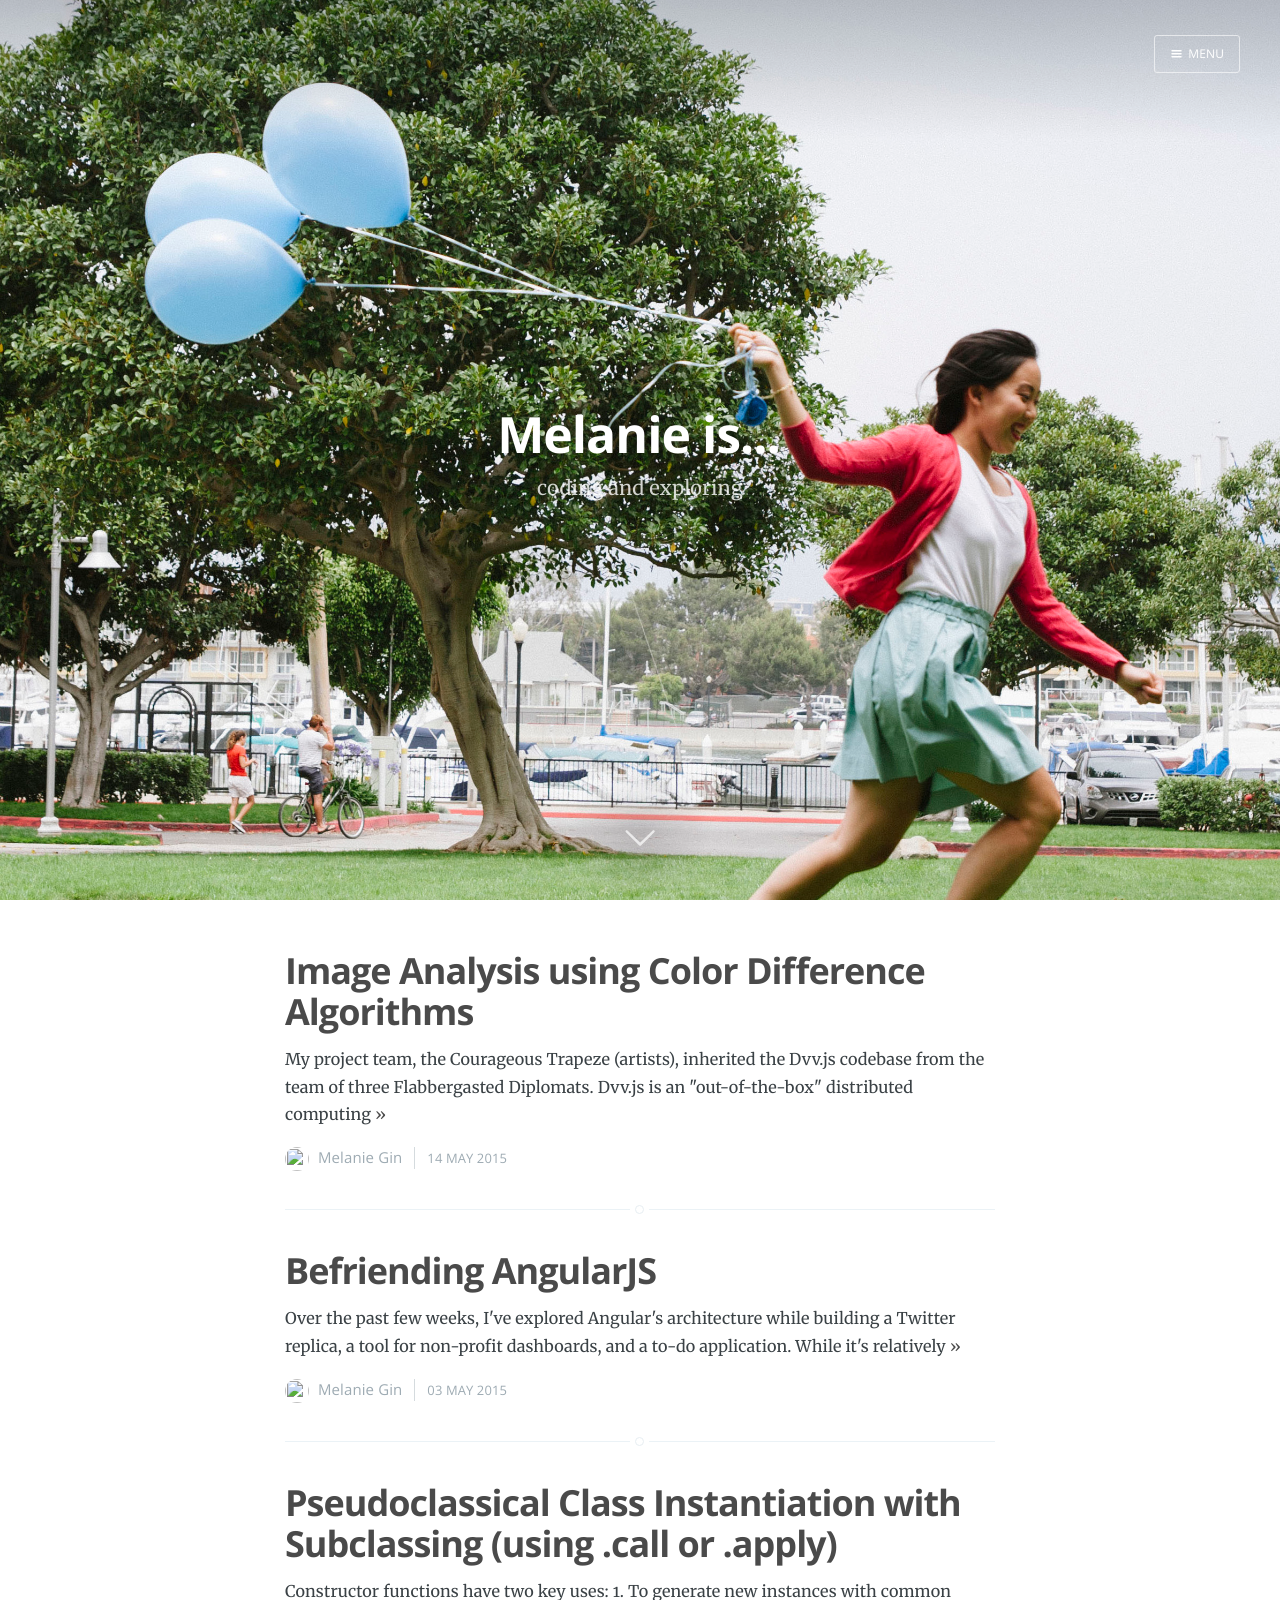
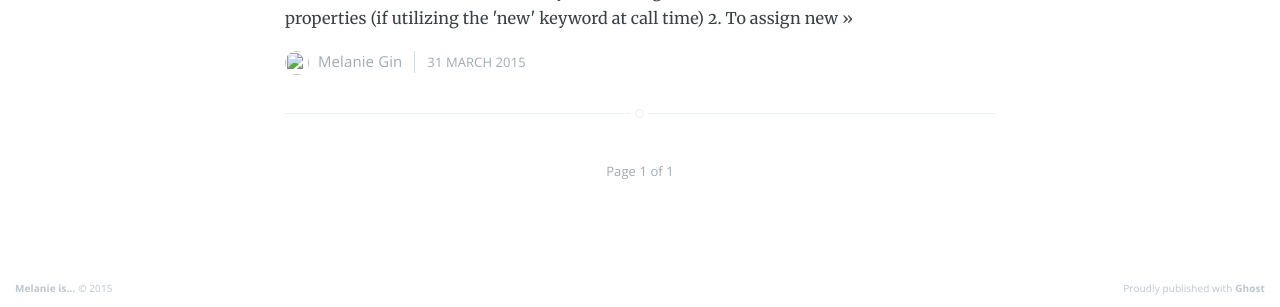
==== index.html @ 4deace0c "Blog update at 2015-06-15 00:15:31" ====
<head>
    <meta charset="utf-8">
    <meta http-equiv="X-UA-Compatible" content="IE=edge">

    <title>Melanie is...</title>
    <meta name="description" content="coding and exploring">

    <meta name="HandheldFriendly" content="True">
    <meta name="viewport" content="width=device-width, initial-scale=1.0">

    <link rel="shortcut icon" href="favicon.ico">

    <link rel="stylesheet" type="text/css" href="assets/css/screen.css?v=aef6b527f6">
    <link rel="stylesheet" type="text/css" href="http://fonts.googleapis.com/css?family=Merriweather:300,700,700italic,300italic%7COpen+Sans:700,400">

    <link rel="canonical" href="http://onelovelyname.github.io/">
    
    <meta property="og:site_name" content="Melanie is...">
    <meta property="og:type" content="website">
    <meta property="og:title" content="Melanie is...">
    <meta property="og:description" content="coding and exploring">
    <meta property="og:url" content="http://onelovelyname.github.io/">
    <meta property="og:image" content="http://onelovelyname.github.io/content/images/2015/06/Melanie-24b-2.jpg">
    
    <meta name="twitter:card" content="summary_large_image">
    <meta name="twitter:title" content="Melanie is...">
    <meta name="twitter:description" content="coding and exploring">
    <meta name="twitter:url" content="http://onelovelyname.github.io/">
    <meta name="twitter:image:src" content="http://onelovelyname.github.io/content/images/2015/06/Melanie-24b-2.jpg">
    
    <script type="application/ld+json">
{
    "@context": "http://schema.org",
    "@type": "Website",
    "publisher": "Melanie is...",
    "url": "http://onelovelyname.github.io/",
    "image": "http://onelovelyname.github.io/content/images/2015/06/Melanie-24b-2.jpg",
    "description": "coding and exploring"
}
    </script>

    <meta name="generator" content="Ghost 0.6">
    <link rel="alternate" type="application/rss+xml" title="Melanie is..." href="http://onelovelyname.github.io/rss/">
</head>
<body class="home-template nav-closed">

    <div class="nav">
    <h3 class="nav-title">Menu</h3>
    <a href="index.html#" class="nav-close">
        <span class="hidden">Close</span>
    </a>
    <ul>
            <li class="nav-home nav-current" role="presentation"><a href="http://onelovelyname.github.io/">Home</a></li>
    </ul>
    <a class="subscribe-button icon-feed" href="http://onelovelyname.github.io/rss/">Subscribe</a>
</div>
<span class="nav-cover"></span>


    <div class="site-wrapper">

        
<header class="main-header " style="background-image: url(content/images/2015/06/Melanie-24b-2.jpg)">
    <nav class="main-nav overlay clearfix">
        
            <a class="menu-button icon-menu" href="index.html#"><span class="word">Menu</span></a>
    </nav>
    <div class="vertical">
        <div class="main-header-content inner">
            <h1 class="page-title">Melanie is...</h1>
            <h2 class="page-description">coding and exploring</h2>
        </div>
    </div>
    <a class="scroll-down icon-arrow-left" href="index.html#content" data-offset="-45"><span class="hidden">Scroll Down</span></a>
</header>

<main id="content" class="content" role="main">

    <div class="extra-pagination inner">
    <nav class="pagination" role="navigation">
    <span class="page-number">Page 1 of 1</span>
</nav>
</div>

<article class="post">
    <header class="post-header">
        <h2 class="post-title"><a href="image-analysis-using-color-difference-algorithms/">Image Analysis using Color Difference Algorithms</a></h2>
    </header>
    <section class="post-excerpt">
        <p>My project team, the Courageous Trapeze (artists), inherited the Dvv.js codebase from the team of three Flabbergasted Diplomats. Dvv.js is an "out-of-the-box" distributed computing <a class="read-more" href="image-analysis-using-color-difference-algorithms/">»</a></p>
    </section>
    <footer class="post-meta">
        <img class="author-thumb" src="http://www.gravatar.com/avatar/c5a2af137be70dcd7b7b6ba5c1eca181?s=250&amp;d=mm&amp;r=x" alt="Melanie Gin" nopin="nopin">
        <a href="author/melanie/">Melanie Gin</a>
        
        <time class="post-date" datetime="2015-05-14">14 May 2015</time>
    </footer>
</article>
<article class="post">
    <header class="post-header">
        <h2 class="post-title"><a href="befriending-angularjs/">Befriending AngularJS</a></h2>
    </header>
    <section class="post-excerpt">
        <p>Over the past few weeks, I've explored Angular's architecture while building a Twitter replica, a tool for non-profit dashboards, and a to-do application. While it's relatively <a class="read-more" href="befriending-angularjs/">»</a></p>
    </section>
    <footer class="post-meta">
        <img class="author-thumb" src="http://www.gravatar.com/avatar/c5a2af137be70dcd7b7b6ba5c1eca181?s=250&amp;d=mm&amp;r=x" alt="Melanie Gin" nopin="nopin">
        <a href="author/melanie/">Melanie Gin</a>
        
        <time class="post-date" datetime="2015-05-03">03 May 2015</time>
    </footer>
</article>
<article class="post">
    <header class="post-header">
        <h2 class="post-title"><a href="pseudoclassical-class-instantiation-with-subclassing-using-call-or-apply/">Pseudoclassical Class Instantiation with Subclassing (using .call or .apply)</a></h2>
    </header>
    <section class="post-excerpt">
        <p>Constructor functions have two key uses:  1. To generate new instances with common properties (if utilizing the 'new' keyword at call time)  2. To assign new <a class="read-more" href="pseudoclassical-class-instantiation-with-subclassing-using-call-or-apply/">»</a></p>
    </section>
    <footer class="post-meta">
        <img class="author-thumb" src="http://www.gravatar.com/avatar/c5a2af137be70dcd7b7b6ba5c1eca181?s=250&amp;d=mm&amp;r=x" alt="Melanie Gin" nopin="nopin">
        <a href="author/melanie/">Melanie Gin</a>
        
        <time class="post-date" datetime="2015-03-31">31 March 2015</time>
    </footer>
</article>

<nav class="pagination" role="navigation">
    <span class="page-number">Page 1 of 1</span>
</nav>

</main>


        <footer class="site-footer clearfix">
            <section class="copyright"><a href="http://onelovelyname.github.io">Melanie is...</a> © 2015</section>
            <section class="poweredby">Proudly published with <a href="https://ghost.org">Ghost</a></section>
        </footer>

    </div>

    <script src="public/jquery.js?v=aef6b527f6"></script>

    <script type="text/javascript" src="assets/js/jquery.fitvids.js?v=aef6b527f6"></script>
    <script type="text/javascript" src="assets/js/index.js?v=aef6b527f6"></script>

</body>
---- assets/css/screen.css ----
/* ==========================================================================
   Table of Contents
   ========================================================================== */

/*

    0.  Normalize
    1.  Icons
    2.  General
    3.  Utilities
    4.  General
    5.  Single Post
    6.  Tag Archive
    7.  Read Next
    8.  Third Party Elements
    9.  Pagination
    10.  Footer
    11. Media Queries (Tablet)
    12. Media Queries (Mobile)
    13. Animations

*/

/* ==========================================================================
   0. Normalize.css v2.1.3 | MIT License | git.io/normalize | (minified)
   ========================================================================== */

article, aside, details,
figcaption, figure,
footer, header, hgroup,
main, nav, section,
summary { display: block; }
audio, canvas, video { display: inline-block; }
audio:not([controls]) { display: none; height: 0; }
[hidden], template { display: none; }
html {
   font-family: sans-serif;
   -ms-text-size-adjust: 100%;
   -webkit-text-size-adjust: 100%;
}
body { margin: 0; }
a { background: transparent; }
a:focus { outline: thin dotted; }
a:active, a:hover { outline: 0; }
h1 { font-size: 2em; margin: 0.67em 0; }
abbr[title] { border-bottom: 1px dotted; }
b, strong { font-weight: 700; }
dfn { font-style: italic; }
hr {
   -moz-box-sizing: content-box;
   box-sizing: content-box;
   height: 0;
}
mark { background: #FF0; color: #000; }
code, kbd, pre,
samp { font-family: monospace, serif; font-size: 1em; }
pre { white-space: pre-wrap; }
q { quotes: "\201C" "\201D" "\2018" "\2019"; }
small { font-size: 80%; }
sub, sup {
   font-size: 75%;
   line-height: 0;
   position: relative;
   vertical-align: baseline;
}
sup { top: -0.5em; }
sub { bottom: -0.25em; }
img { border: 0; }
svg:not(:root) { overflow: hidden; }
figure { margin: 0; }
fieldset {
   border: 1px solid #c0c0c0;
   margin: 0 2px;
   padding: 0.35em 0.625em 0.75em;
}
legend { border: 0; padding: 0; }
button, input, select,
textarea { font-family: inherit; font-size: 100%; margin: 0; }
button, input { line-height: normal; }
button, select { text-transform: none; }
button, html input[type="button"],
input[type="reset"], input[type="submit"] {
   -webkit-appearance: button;
   cursor: pointer;
}
button[disabled], html input[disabled] { cursor: default; }
input[type="checkbox"],
input[type="radio"] { box-sizing: border-box; padding: 0; }
input[type="search"] {
   -webkit-appearance: textfield;
   -moz-box-sizing: content-box;
   -webkit-box-sizing: content-box;
   box-sizing: content-box;
}
input[type="search"]::-webkit-search-cancel-button,
input[type="search"]::-webkit-search-decoration { -webkit-appearance: none; }
button::-moz-focus-inner,
input::-moz-focus-inner { border: 0; padding: 0; }
textarea { overflow: auto; vertical-align: top; }
table { border-collapse: collapse; border-spacing: 0; }


/* ==========================================================================
   1. Icons - Sets up the icon font and respective classes
   ========================================================================== */

/* Import the font file with the icons in it */
@font-face {
    font-family: "casper-icons";
    src:url("../fonts/casper-icons.eot?v=1");
    src:url("../fonts/casper-icons.eot?v=1") format("embedded-opentype"),
        url("../fonts/casper-icons.woff?v=1") format("woff"),
        url("../fonts/casper-icons.ttf?v=1") format("truetype"),
        url("../fonts/casper-icons.svg?v=1") format("svg");
    font-weight: normal;
    font-style: normal;
}

/* Apply these base styles to all icons */
[class^="icon-"]:before, [class*=" icon-"]:before {
    font-family: "casper-icons", "Open Sans", sans-serif;
    speak: none;
    font-style: normal;
    font-weight: normal;
    font-variant: normal;
    text-transform: none;
    line-height: 1;
    text-decoration: none !important;
    -webkit-font-smoothing: antialiased;
    -moz-osx-font-smoothing: grayscale;
}

/* Each icon is created by inserting the correct character into the
   content of the :before pseudo element. Like a boss. */
.icon-ghost:before {
    content: "\f600";
}
.icon-feed:before {
    content: "\f601";
}
.icon-twitter:before {
    content: "\f602";
    font-size: 1.1em;
}
.icon-google-plus:before {
    content: "\f603";
}
.icon-facebook:before {
    content: "\f604";
}
.icon-arrow-left:before {
    content: "\f605";
}
.icon-stats:before {
    content: "\f606";
}
.icon-location:before {
    content: "\f607";
    margin-left: -3px; /* Tracking fix */
}
.icon-link:before {
    content: "\f608";
}
.icon-menu:before {
    content: "\f609";
}
/*
    IMPORTANT: When making any changes to the icon font, be sure to increment
    the version number by 1 in the @font-face rule. `?v=1` becomes `?v=2`
    This forces browsers to download the new font file.
*/


/* ==========================================================================
   2. General - Setting up some base styles
   ========================================================================== */

html {
    height: 100%;
    max-height: 100%;
    font-size: 62.5%;
    -webkit-tap-highlight-color: rgba(0, 0, 0, 0);
}

body {
    height: 100%;
    max-height: 100%;
    font-family: "Merriweather", serif;
    letter-spacing: 0.01rem;
    font-size: 1.8rem;
    line-height: 1.75em;
    color: #3A4145;
    -webkit-font-feature-settings: 'kern' 1;
    -moz-font-feature-settings: 'kern' 1;
    -o-font-feature-settings: 'kern' 1;
    text-rendering: geometricPrecision;
}

::-moz-selection {
    background: #D6EDFF;
}

::selection {
    background: #D6EDFF;
}

h1, h2, h3,
h4, h5, h6 {
    -webkit-font-feature-settings: 'dlig' 1, 'liga' 1, 'lnum' 1, 'kern' 1;
    -moz-font-feature-settings: 'dlig' 1, 'liga' 1, 'lnum' 1, 'kern' 1;
    -o-font-feature-settings: 'dlig' 1, 'liga' 1, 'lnum' 1, 'kern' 1;
    color: #2E2E2E;
    line-height: 1.15em;
    margin: 0 0 0.4em 0;
    font-family: "Open Sans", sans-serif;
    text-rendering: geometricPrecision;
}

h1 {
    font-size: 5rem;
    letter-spacing: -2px;
    text-indent: -3px;
}

h2 {
    font-size: 3.6rem;
    letter-spacing: -1px;
}

h3 {
    font-size: 3rem;
}

h4 {
    font-size: 2.5rem;
}

h5 {
    font-size: 2rem;
}

h6 {
    font-size: 2rem;
}

a {
    color: #4A4A4A;
    transition: color 0.3s ease;
}

a:hover {
    color: #111;
}

p, ul, ol, dl {
    -webkit-font-feature-settings: 'liga' 1, 'onum' 1, 'kern' 1;
    -moz-font-feature-settings: 'liga' 1, 'onum' 1, 'kern' 1;
    -o-font-feature-settings: 'liga' 1, 'onum' 1, 'kern' 1;
    margin: 0 0 1.75em 0;
    text-rendering: geometricPrecision;
}

ol, ul {
    padding-left: 3rem;
}

ol ol, ul ul,
ul ol, ol ul {
    margin: 0 0 0.4em 0;
    padding-left: 2em;
}

dl dt {
    float: left;
    width: 180px;
    overflow: hidden;
    clear: left;
    text-align: right;
    text-overflow: ellipsis;
    white-space: nowrap;
    font-weight: 700;
    margin-bottom: 1em;
}

dl dd {
    margin-left: 200px;
    margin-bottom: 1em
}

li {
    margin: 0.4em 0;
}

li li {
    margin: 0;
}

hr {
    display: block;
    height: 1px;
    border: 0;
    border-top: #EFEFEF 1px solid;
    margin: 3.2em 0;
    padding: 0;
}

blockquote {
    -moz-box-sizing: border-box;
    box-sizing: border-box;
    margin: 1.75em 0 1.75em -2.2em;
    padding: 0 0 0 1.75em;
    border-left: #4A4A4A 0.4em solid;
}

blockquote p {
    margin: 0.8em 0;
    font-style: italic;
}

blockquote small {
    display: inline-block;
    margin: 0.8em 0 0.8em 1.5em;
    font-size: 0.9em;
    color: #CCC;
}

blockquote small:before { content: "\2014 \00A0"; }

blockquote cite {
    font-weight: 700;
}

blockquote cite a { font-weight: normal; }

mark {
    background-color: #fdffb6;
}

code, tt {
    padding: 1px 3px;
    font-family: Inconsolata, monospace, sans-serif;
    font-size: 0.85em;
    white-space: pre-wrap;
    border: #E3EDF3 1px solid;
    background: #F7FAFB;
    border-radius: 2px;
}

pre {
    -moz-box-sizing: border-box;
    box-sizing: border-box;
    margin: 0 0 1.75em 0;
    border: #E3EDF3 1px solid;
    width: 100%;
    padding: 10px;
    font-family: Inconsolata, monospace, sans-serif;
    font-size: 0.9em;
    white-space: pre;
    overflow: auto;
    background: #F7FAFB;
    border-radius: 3px;
}

pre code, pre tt {
    font-size: inherit;
    white-space: pre-wrap;
    background: transparent;
    border: none;
    padding: 0;
}

kbd {
    display: inline-block;
    margin-bottom: 0.4em;
    padding: 1px 8px;
    border: #CCC 1px solid;
    color: #666;
    text-shadow: #FFF 0 1px 0;
    font-size: 0.9em;
    font-weight: 700;
    background: #F4F4F4;
    border-radius: 4px;
    box-shadow:
        0 1px 0 rgba(0, 0, 0, 0.2),
        0 1px 0 0 #fff inset;
}

table {
    -moz-box-sizing: border-box;
    box-sizing: border-box;
    margin: 1.75em 0;
    width: 100%;
    max-width: 100%;
    background-color: transparent;
}

table th,
table td {
    padding: 8px;
    line-height: 20px;
    text-align: left;
    vertical-align: top;
    border-top: #EFEFEF 1px solid;
}

table th { color: #000; }

table caption + thead tr:first-child th,
table caption + thead tr:first-child td,
table colgroup + thead tr:first-child th,
table colgroup + thead tr:first-child td,
table thead:first-child tr:first-child th,
table thead:first-child tr:first-child td {
    border-top: 0;
}

table tbody + tbody { border-top: #EFEFEF 2px solid; }

table table table { background-color: #FFF; }

table tbody > tr:nth-child(odd) > td,
table tbody > tr:nth-child(odd) > th {
    background-color: #F6F6F6;
}

table.plain tbody > tr:nth-child(odd) > td,
table.plain tbody > tr:nth-child(odd) > th {
   background: transparent;
}

iframe, .fluid-width-video-wrapper {
    display: block;
    margin: 1.75em 0;
}

/* When a video is inside the fitvids wrapper, drop the
margin on the iframe, cause it breaks stuff. */
.fluid-width-video-wrapper iframe {
    margin: 0;
}


/* ==========================================================================
   3. Utilities - These things get used a lot
   ========================================================================== */

/* Clears shit */
.clearfix:before,
.clearfix:after {
    content: " ";
    display: table;
}
.clearfix:after { clear: both; }
.clearfix { zoom: 1; }

/* Hides shit */
.hidden {
    text-indent: -9999px;
    visibility: hidden;
    display: none;
}

/* Creates a responsive wrapper that makes our content scale nicely */
.inner {
    position: relative;
    width: 80%;
    max-width: 710px;
    margin: 0 auto;
}

/* Centres vertically yo. (IE8+) */
.vertical {
    display: table-cell;
    vertical-align: middle;
}

/* Wraps the main content & footer */
.site-wrapper {
    position: relative;
    z-index: 10;
    min-height: 100%;
    background: #fff;
    -webkit-transition: -webkit-transform 0.5s ease;
            transition: transform 0.5s ease;
}

body.nav-opened .site-wrapper {
    overflow-x: hidden;
    -webkit-transform: translate3D(-240px, 0, 0);
        -ms-transform: translate3D(-240px, 0, 0);
            transform: translate3D(-240px, 0, 0);
    -webkit-transition: -webkit-transform 0.3s ease;
            transition: transform 0.3s ease;
}


/* ==========================================================================
   4. General - The main styles for the the theme
   ========================================================================== */

/* Big cover image on the home page */
.main-header {
    position: relative;
    display: table;
    width: 100%;
    height: 100vh;
    margin-bottom: 5rem;
    text-align: center;
    background: #222 no-repeat center center;
    background-size: cover;
    overflow: hidden;
}

.main-header .inner {
    width: 80%;
}

.main-nav {
    position: relative;
    padding: 35px 40px;
    margin: 0 0 30px 0;
}

.main-nav a {
    text-decoration: none;
    font-family: 'Open Sans', sans-serif;
}

/* Navigation */
body.nav-opened .nav-cover {
    position: fixed;
    top: 0;
    left: 0;
    right: 240px;
    bottom: 0;
    z-index: 200;
}

.nav {
    position: fixed;
    top: 0;
    right: 0;
    bottom: 0;
    z-index: 5;
    width: 240px;
    opacity: 0;
    background: #111;
    margin-bottom: 0;
    text-align: left;
    overflow-y: auto;
    -webkit-transition: -webkit-transform 0.5s ease,
                        opacity 0.3s ease 0.7s;
            transition: transform 0.5s ease,
                        opacity 0.3s ease 0.7s;
}

body.nav-closed .nav {
    -webkit-transform: translate3D(97px, 0, 0);
        -ms-transform: translate3D(97px, 0, 0);
            transform: translate3D(97px, 0, 0);
}

body.nav-opened .nav {
    opacity: 1;
    -webkit-transition: -webkit-transform 0.3s ease,
                        opacity 0s ease 0s;
            transition: transform 0.3s ease,
                        opacity 0s ease 0s;
    -webkit-transform: translate3D(0, 0, 0);
        -ms-transform: translate3D(0, 0, 0);
            transform: translate3D(0, 0, 0);
}

.nav-title {
    position: absolute;
    top: 45px;
    left: 30px;
    font-size: 16px;
    font-weight: 100;
    text-transform: uppercase;
    color: #fff;
}

.nav-close {
    position: absolute;
    top: 38px;
    right: 25px;
    width: 20px;
    height: 20px;
    padding: 0;
    font-size: 10px;
}

.nav-close:focus {
    outline: 0;
}

.nav-close:before,
.nav-close:after {
    content: '';
    position: absolute;
    top: 0;
    width: 20px;
    height: 1px;
    background: rgb(150,150,150);
    top: 15px;
    -webkit-transition: background 0.15s ease;
            transition: background 0.15s ease;
}

.nav-close:before {
    -webkit-transform: rotate(45deg);
        -ms-transform: rotate(45deg);
            transform: rotate(45deg);
}

.nav-close:after {
    -webkit-transform: rotate(-45deg);
        -ms-transform: rotate(-45deg);
            transform: rotate(-45deg);
}

.nav-close:hover:before,
.nav-close:hover:after {
    background: rgb(255,255,255);
}

.nav ul {
    padding: 90px 9% 5%;
    list-style: none;
    counter-reset: item;
}

.nav li:before {
    display: block;
    float: right;
    padding-right: 4%;
    padding-left: 5px;
    text-align: right;
    font-size: 1.2rem;
    vertical-align: bottom;
    color: #B8B8B8;
    content: counter(item, lower-roman);
    counter-increment: item;
}
.nav li {
    margin: 0;
}
.nav li a {
    text-decoration: none;
    line-height: 1.4;
    font-size: 1.4rem;
    display: block;
    padding: 0.6rem 4%;
    overflow: hidden;
    white-space: nowrap;
    text-overflow: ellipsis;
}
.nav li a:after {
    display: inline-block;
    content: " .......................................................";
    color: rgba(255,255,255,0.2);
    margin-left: 5px;
}
.nav .nav-current:before {
    color: #fff;
}
.nav .nav-current a:after {
    content: " ";
    border-bottom: rgba(255,255,255,0.5) 1px solid;
    width: 100%;
    height: 1px;
}

.nav a:link,
.nav a:visited {
    color: #B8B8B8;
}

.nav li.nav-current a,
.nav a:hover,
.nav a:active,
.nav a:focus {
    color: #fff;
}

.subscribe-button {
    -webkit-box-sizing: border-box;
    -moz-box-sizing: border-box;
    box-sizing: border-box;
    display: block;
    position: absolute;
    bottom: 30px;
    left: 30px;
    right: 30px;
    height: 38px;
    padding: 0 20px;
    color: #111 !important; /* Overides `.nav a:link, .nav a:visited` colour */
    text-align: center;
    font-size: 12px;
    font-family: "Open Sans", sans-serif;
    text-transform: uppercase;
    text-decoration: none;
    line-height: 35px;
    border-radius: 3px;
    background: #fff;
    transition: all ease 0.3s;
}
.subscribe-button:before {
    font-size: 9px;
    margin-right: 6px;
}


/* Create a bouncing scroll-down arrow on homepage with cover image */
.scroll-down {
    display: block;
    position: absolute;
    z-index: 100;
    bottom: 45px;
    left: 50%;
    margin-left: -16px;
    width: 34px;
    height: 34px;
    font-size: 34px;
    text-align: center;
    text-decoration: none;
    color: rgba(255,255,255,0.7);
    -webkit-transform: rotate(-90deg);
    -ms-transform: rotate(-90deg);
    transform: rotate(-90deg);
    -webkit-animation: bounce 4s 2s infinite;
    animation: bounce 4s 2s infinite;
}

/* Stop it bouncing and increase contrast when hovered */
.scroll-down:hover {
    color: #fff;
    -webkit-animation: none;
    animation: none;
}

/* Put a semi-opaque radial gradient behind the icon to make it more visible
   on photos which happen to have a light background. */
.home-template .main-header:after {
    display: block;
    content: " ";
    width: 150px;
    height: 130px;
    border-radius: 100%;
    position: absolute;
    bottom: 0;
    left: 50%;
    margin-left: -75px;
    background: radial-gradient(ellipse at center,  rgba(0,0,0,0.15) 0%,rgba(0,0,0,0) 70%,rgba(0,0,0,0) 100%);
}

/* Hide when there's no cover image or on page2+ */
.no-cover .scroll-down,
.no-cover.main-header:after,
.archive-template .scroll-down,
.archive-template .main-header:after {
    display: none
}

/* Appears in the top left corner of your home page */
.blog-logo {
    display: block;
    float: left;
    background: none !important; /* Makes sure there is never a background */
    border: none !important; /* Makes sure there is never a border */
}

.blog-logo img {
    -webkit-box-sizing: border-box;
    -moz-box-sizing: border-box;
    box-sizing: border-box;
    display: block;
    height: 38px;
    padding: 1px 0 5px 0;
    width: auto;
}

.menu-button {
    -webkit-box-sizing: border-box;
    -moz-box-sizing: border-box;
    box-sizing: border-box;
    display: inline-block;
    float: right;
    height: 38px;
    padding: 0 15px;
    border-style: solid;
    border-width: 1px;
    opacity: 1;
    text-align: center;
    font-size: 12px;
    text-transform: uppercase;
    line-height: 35px;
    white-space: nowrap;
    border-radius: 3px;
    transition: all 0.5s ease;
}
.menu-button:before {
    font-size: 12px;
    font-weight: bold;
    margin-right: 6px;
    position: relative;
    top: 1px;
}
.menu-button:hover {
    background: #fff;
}
.menu-button:focus {
    outline: 0;
}

/* When the navigation is closed */
.nav-closed .menu-button {
    color: #fff;
    border-color: rgba(255, 255, 255, 0.6);
}
.nav-closed .menu-button:hover {
    color: #222;
}

/* When the navigation is closed and there is no cover image */
.nav-closed .no-cover .menu-button {
    border-color: #BFC8CD;
    color: #9EABB3;
}
.nav-closed .no-cover .menu-button:hover {
    border-color: #555;
    color: #555;
}

/* When the navigation is opened */
.nav-opened .menu-button {
    padding: 0 12px;
    background: #111;
    border-color: #111;
    color: #fff;
    -webkit-transform: translate3D(94px, 0, 0);
        -ms-transform: translate3D(94px, 0, 0);
            transform: translate3D(94px, 0, 0);
    transition: all 0.3s ease;
}

.nav-opened .menu-button .word {
    opacity: 0;
    transition: all 0.3s ease;
}

/* Special styles when overlaid on an image*/
.main-nav.overlay {
    position: absolute;
    top: 0;
    left: 0;
    right: 0;
    height: 70px;
    border: none;
    background: linear-gradient(to bottom, rgba(0,0,0,0.2) 0%,rgba(0,0,0,0) 100%);
}
.no-cover .main-nav.overlay {
    background: none;
}

/* The details of your blog. Defined in ghost/settings/ */
.page-title {
    margin: 10px 0 10px 0;
    font-size: 5rem;
    letter-spacing: -1px;
    font-weight: 700;
    font-family: "Open Sans", sans-serif;
    color: #fff;
}

.page-description {
    margin: 0;
    font-size: 2rem;
    line-height: 1.5em;
    font-weight: 400;
    font-family: "Merriweather", serif;
    letter-spacing: 0.01rem;
    color: rgba(255,255,255,0.8);
}

.no-cover.main-header {
    min-height: 160px;
    max-height: 40vh;
    background: #f5f8fa;
}

.no-cover .page-title {
    color: rgba(0,0,0,0.8);
}

.no-cover .page-description {
    color: rgba(0,0,0,0.5);
}

/* Add subtle load-in animation for content on the home page */
.home-template .page-title {
    -webkit-animation: fade-in-down 0.6s;
    animation: fade-in-down 0.6s;
    -webkit-animation-delay: 0.2s;
    animation-delay: 0.2s;
}
.home-template .page-description {
    -webkit-animation: fade-in-down 0.9s;
    animation: fade-in-down 0.9s;
    -webkit-animation-delay: 0.1s;
    animation-delay: 0.1s;
}

/* Every post, on every page, gets this style on its <article> tag */
.post {
    position: relative;
    width: 80%;
    max-width: 710px;
    margin: 4rem auto;
    padding-bottom: 4rem;
    border-bottom: #EBF2F6 1px solid;
    word-wrap: break-word;
}

/* Add a little circle in the middle of the border-bottom on our .post
   just for the lolz and stylepoints. */
.post:after {
    display: block;
    content: "";
    width: 7px;
    height: 7px;
    border: #E7EEF2 1px solid;
    position: absolute;
    bottom: -5px;
    left: 50%;
    margin-left: -5px;
    background: #FFF;
    border-radius: 100%;
    box-shadow: #FFF 0 0 0 5px;
}

body:not(.post-template) .post-title {
    font-size: 3.6rem;
}

.post-title a {
    text-decoration: none;
}

.post-excerpt p {
    margin: 0;
    font-size: 0.9em;
    line-height: 1.7em;
}

.read-more {
    text-decoration: none;
}

.post-meta {
    display: block;
    margin: 1.75rem 0 0 0;
    font-family: "Open Sans", sans-serif;
    font-size: 1.5rem;
    line-height: 2.2rem;
    color: #9EABB3;
}

.author-thumb {
    width: 24px;
    height: 24px;
    float: left;
    margin-right: 9px;
    border-radius: 100%;
}

.post-meta a {
    color: #9EABB3;
    text-decoration: none;
}

.post-meta a:hover {
    text-decoration: underline;
}

.user-meta {
    position: relative;
    padding: 0.3rem 40px 0 100px;
    min-height: 77px;
}

.post-date {
    display: inline-block;
    margin-left: 8px;
    padding-left: 12px;
    border-left: #d5dbde 1px solid;
    text-transform: uppercase;
    font-size: 1.3rem;
    white-space: nowrap;
}

.user-image {
    position: absolute;
    top: 0;
    left: 0;
}

.user-name {
    display: block;
    font-weight: 700;
}

.user-bio {
    display: block;
    max-width: 440px;
    font-size: 1.4rem;
    line-height: 1.5em;
}

.publish-meta {
    position: absolute;
    top: 0;
    right: 0;
    padding: 4.3rem 0 4rem 0;
    text-align: right;
}

.publish-heading {
    display: block;
    font-weight: 700;
}

.publish-date {
    display: block;
    font-size: 1.4rem;
    line-height: 1.5em;
}


/* ==========================================================================
   5. Single Post - When you click on an individual post
   ========================================================================== */

.post-template .post-header {
   margin-bottom: 3.4rem;
}

.post-template .post-title {
    margin-bottom: 0;
}

.post-template .post-meta {
    margin: 0;
}

.post-template .post-date {
    padding: 0;
    margin: 0;
    border: none;
}

/* Stop elements, such as img wider than the post content, from
   creating horizontal scroll - slight hack due to imperfections
   with browser width % calculations and rounding */
.post-template .content {
    overflow: hidden;
}

/* Tweak the .post wrapper style */
.post-template .post {
    margin-top: 0;
    border-bottom: none;
    padding-bottom: 0;
}

/* Kill that stylish little circle that was on the border, too */
.post-template .post:after {
    display: none;
}

/* Keep images centered, and allow images wider than the main
   text column to break out. */
.post-content img {
    display: block;
    max-width: 126%;
    height: auto;
    padding: 0.6em 0;
    /* Centers an image by (1) pushing its left edge to the
       center of its container and (2) shifting the entire image
       in the opposite direction by half its own width.
       Works for images that are larger than their containers. */
    position: relative;
    left: 50%;
    -webkit-transform: translateX(-50%); /* for Safari and iOS */
    -ms-transform: translateX(-50%); /* for IE9 */
    transform: translateX(-50%);
}

.footnotes {
    font-style: italic;
    font-size: 1.3rem;
    line-height: 1.6em;
}

.footnotes li {
    margin: 0.6rem 0;
}

.footnotes p {
    margin: 0;
}

.footnotes p a:last-child {
    text-decoration: none;
}


/* The author credit area after the post */
.post-footer {
    position: relative;
    margin: 6rem 0 0 0;
    padding: 6rem 0 0 0;
    border-top: #EBF2F6 1px solid;
}

.post-footer h4 {
    font-size: 1.8rem;
    margin: 0;
}

.post-footer p {
    margin: 1rem 0;
    font-size: 1.4rem;
    line-height: 1.75em;
}

/* list of author links - location / url */
.author-meta {
    padding: 0;
    margin: 0;
    list-style: none;
    font-size: 1.4rem;
    line-height: 1;
    font-style: italic;
    color: #9EABB3;
}

.author-meta a {
    color: #9EABB3;
}
.author-meta a:hover {
    color: #111;
}

/* Create some space to the right for the share links */
.post-footer .author {
    margin-right: 180px;
}

.post-footer h4 a {
    color: #2e2e2e;
    text-decoration: none;
}

.post-footer h4 a:hover {
    text-decoration: underline;
}

/* Drop the share links in the space to the right.
   Doing it like this means it's easier for the author bio
   to be flexible at smaller screen sizes while the share
   links remain at a fixed width the whole time */
.post-footer .share {
    position: absolute;
    top: 6rem;
    right: 0;
    width: 140px;
}

.post-footer .share a {
    font-size: 1.8rem;
    display: inline-block;
    margin: 1rem 1.6rem 1.6rem 0;
    color: #BBC7CC;
    text-decoration: none;
}

.post-footer .share .icon-twitter:hover {
    color: #55acee;
}
.post-footer .share .icon-facebook:hover {
    color: #3b5998;
}
.post-footer .share .icon-google-plus:hover {
    color: #dd4b39;
}


/* ==========================================================================
   6. Author profile
   ========================================================================== */

.post-head.main-header {
    height: 65vh;
    min-height: 180px;
}

.no-cover.post-head.main-header {
    height: 85px;
    min-height: 0;
    margin-bottom: 0;
    background: transparent;
}

.tag-head.main-header {
    height: 40vh;
    min-height: 180px;
}

.author-head.main-header {
    height: 40vh;
    min-height: 180px;
}

.no-cover.author-head.main-header {
    height: 10vh;
    min-height: 100px;
    background: transparent;
}

.author-profile {
    padding: 0 15px 5rem 15px;
    border-bottom: #EBF2F6 1px solid;
    text-align: center;
}

/* Add a little circle in the middle of the border-bottom */
.author-profile:after {
    display: block;
    content: "";
    width: 7px;
    height: 7px;
    border: #E7EEF2 1px solid;
    position: absolute;
    bottom: -5px;
    left: 50%;
    margin-left: -5px;
    background: #FFF;
    border-radius: 100%;
    box-shadow: #FFF 0 0 0 5px;
}

.author-image {
    -webkit-box-sizing: border-box;
    -moz-box-sizing: border-box;
    box-sizing: border-box;
    display: block;
    position: absolute;
    top: -40px;
    left: 50%;
    margin-left: -40px;
    width: 80px;
    height: 80px;
    border-radius: 100%;
    overflow: hidden;
    padding: 6px;
    background: #fff;
    z-index: 2;
    box-shadow: #E7EEF2 0 0 0 1px;
}

.author-image .img {
    position: relative;
    display: block;
    width: 100%;
    height: 100%;
    background-size: cover;
    background-position: center center;
    border-radius: 100%;
}

.author-profile .author-image {
    position: relative;
    left: auto;
    top: auto;
    width: 120px;
    height: 120px;
    padding: 3px;
    margin: -100px auto 0 auto;
    box-shadow: none;
}

.author-title {
    margin: 1.5rem 0 1rem;
}

.author-bio {
    font-size: 1.8rem;
    line-height: 1.5em;
    font-weight: 200;
    color: #50585D;
    letter-spacing: 0;
    text-indent: 0;
}

.author-meta {
    margin: 1.6rem 0;
}
/* Location, website, and link */
.author-profile .author-meta {
    margin: 2rem 0;
    font-family: "Merriweather", serif;
    letter-spacing: 0.01rem;
    font-size: 1.7rem;
}
.author-meta span {
    display: inline-block;
    margin: 0 2rem 1rem 0;
    word-wrap: break-word;
}
.author-meta a {
    text-decoration: none;
}

/* Turn off meta for page2+ to make room for extra
   pagination prev/next links */
.archive-template .author-profile .author-meta {
    display: none;
}


/* ==========================================================================
   7. Read More - Next/Prev Post Links
   ========================================================================== */

.read-next {
    display: -webkit-box;
    display: -webkit-flex;
    display: -ms-flexbox;
    display: flex;
    -webkit-box-align: stretch;
    -webkit-align-items: stretch;
    -ms-flex-align: stretch;
    align-items: stretch;
    margin-top: 10rem;
}

.read-next-story {
    display: -webkit-box;
    display: -webkit-flex;
    display: -ms-flexbox;
    display: flex;
    -webkit-box-flex: 1;
    -webkit-flex-grow: 1;
    -ms-flex-positive: 1;
    flex-grow: 1;
    min-width: 50%;
    text-decoration: none;
    position: relative;
    text-align: center;
    color: #fff;
    background: #222 no-repeat center center;
    background-size: cover;
    overflow: hidden;
}
.read-next-story:hover:before {
    background: rgba(0,0,0,0.8);
    transition: all 0.2s ease;
}
.read-next-story:hover .post:before {
    color: #222;
    background: #fff;
    transition: all 0.2s ease;
}

.read-next-story:before {
    content: "";
    display: block;
    position: absolute;
    top: 0;
    right: 0;
    bottom: 0;
    left: 0;
    background: rgba(0,0,0,0.7);
    transition: all 0.5s ease;
}

.read-next-story .post {
    padding-top: 6rem;
    padding-bottom: 6rem;
}

.read-next-story .post:before {
    content: "Read This Next";
    padding: 4px 10px 5px;
    text-transform: uppercase;
    font-size: 1.1rem;
    font-family: "Open Sans", sans-serif;
    color: rgba(255,255,255,0.8);
    border: rgba(255,255,255,0.5) 1px solid;
    border-radius: 4px;
    transition: all 0.5s ease;
}
.read-next-story.prev .post:before {
    content: "You Might Enjoy";
}

.read-next-story h2 {
    margin-top: 1rem;
    color: #fff;
}

.read-next-story p {
    margin: 0;
    color: rgba(255,255,255,0.8);
}

/* Special styles for posts with no cover images */
.read-next-story.no-cover {
    background: #f5f8fa;
}

.read-next-story.no-cover:before {
    display: none;
}

.read-next-story.no-cover .post:before {
    color: rgba(0,0,0,0.5);
    border-color: rgba(0,0,0,0.2);
}

.read-next-story.no-cover h2 {
    color: rgba(0,0,0,0.8);
}

.read-next-story.no-cover p {
    color: rgba(0,0,0,0.5);
}

/* if there are two posts without covers, put a border between them */
.read-next-story.no-cover + .read-next-story.no-cover {
    border-left: rgba(0,0,100,0.04) 1px solid;
}

/* Correctly position site-footer when next to the .read-next container */
.read-next + .site-footer {
    position: absolute;
    bottom: 0;
    left: 0;
    right: 0;
    margin: 0;
}

/* ==========================================================================
   8. Third Party Elements - Embeds from other services
   ========================================================================== */

/* Github */
.gist table {
    margin: 0;
    font-size: 1.4rem;
}
.gist td {
    line-height: 1.4;
}
.gist .line-number {
    min-width: 25px;
}

/* Pastebin */
.content .embedPastebin {
    margin-bottom: 1.75em;
}


/* ==========================================================================
   9. Pagination - Tools to let you flick between pages
   ========================================================================== */

/* The main wrapper for our pagination links */
.pagination {
    position: relative;
    width: 80%;
    max-width: 710px;
    margin: 4rem auto;
    font-family: "Open Sans", sans-serif;
    font-size: 1.3rem;
    color: #9EABB3;
    text-align: center;
}

.pagination a {
    color: #9EABB3;
    transition: all 0.2s ease;
}

/* Push the previous/next links out to the left/right */
.older-posts,
.newer-posts {
    position: absolute;
    display: inline-block;
    padding: 0 15px;
    border: #bfc8cd 1px solid;
    text-decoration: none;
    border-radius: 4px;
    transition: border 0.3s ease;
}

.older-posts {
    right: 0;
}

.page-number {
    display: inline-block;
    padding: 2px 0;
    min-width: 100px;
}

.newer-posts {
    left: 0;
}

.older-posts:hover,
.newer-posts:hover {
    color: #889093;
    border-color: #98a0a4;
}

.extra-pagination {
    display: none;
    border-bottom: #EBF2F6 1px solid;
}
.extra-pagination:after {
    display: block;
    content: "";
    width: 7px;
    height: 7px;
    border: #E7EEF2 1px solid;
    position: absolute;
    bottom: -5px;
    left: 50%;
    margin-left: -5px;
    background: #FFF;
    border-radius: 100%;
    box-shadow: #FFF 0 0 0 5px;
}
.extra-pagination .pagination {
    width: auto;
}

/* On page2+ make all the headers smaller */
.archive-template .main-header {
    max-height: 30vh;
}

/* On page2+ show extra pagination controls at the top of post list */
.archive-template .extra-pagination {
    display: block;
}


/* ==========================================================================
   10. Footer - The bottom of every page
   ========================================================================== */

.site-footer {
    position: relative;
    margin: 8rem 0 0 0;
    padding: 1rem 15px;
    font-family: "Open Sans", sans-serif;
    font-size: 1rem;
    line-height: 1.75em;
    color: #BBC7CC;
}

.site-footer a {
    color: #BBC7CC;
    text-decoration: none;
    font-weight: bold;
}

.site-footer a:hover {
    border-bottom: #bbc7cc 1px solid;
}

.poweredby {
    display: block;
    width: 45%;
    float: right;
    text-align: right;
}

.copyright {
    display: block;
    width: 45%;
    float: left;
}


/* ==========================================================================
   11. Media Queries - Smaller than 900px
   ========================================================================== */

@media only screen and (max-width: 900px) {

    blockquote {
        margin-left: 0;
    }

    .main-header {
        -webkit-box-sizing: border-box;
        -moz-box-sizing: border-box;
        box-sizing: border-box;
        height: auto;
        min-height: 240px;
        height: 60vh;
        padding: 15% 0;
    }

    .scroll-down,
    .home-template .main-header:after { display: none; }

    .archive-template .main-header {
        min-height: 180px;
        padding: 10% 0;
    }

    .blog-logo img {
        padding: 4px 0;
    }

    .page-title {
        font-size: 4rem;
        letter-spacing: -1px;
    }

    .page-description {
        font-size: 1.8rem;
        line-height: 1.5em;
    }

    .post {
        font-size: 0.95em
    }

    body:not(.post-template) .post-title {
        font-size: 3.2rem;
    }

    hr {
        margin: 2.4em 0;
    }

    ol, ul {
        padding-left: 2em;
    }

    h1 {
        font-size: 4.5rem;
        text-indent: -2px;
    }

    h2 {
        font-size: 3.6rem;
    }

    h3 {
        font-size: 3.1rem;
    }

    h4 {
        font-size: 2.5rem;
    }

    h5 {
        font-size: 2.2rem;
    }

    h6 {
        font-size: 1.8rem;
    }

    .author-profile {
        padding-bottom: 4rem;
    }

    .author-profile .author-bio {
        font-size: 1.6rem;
    }

    .author-meta span {
        display: block;
        margin: 1.5rem 0;
    }
    .author-profile .author-meta span {
        font-size: 1.6rem;
    }

    .post-head.main-header {
        height:45vh;
    }

    .tag-head.main-header,
    .author-head.main-header {
        height: 30vh;
    }

    .no-cover.post-head.main-header {
        height: 55px;
        padding: 0;
    }

    .no-cover.author-head.main-header {
        padding: 0;
    }

    .read-next {
        -webkit-box-orient: vertical;
        -webkit-box-direction: normal;
        -webkit-flex-direction: column;
        -ms-flex-direction: column;
        flex-direction: column;
        margin-top: 4rem;
    }

    .read-next p {
        display: none;
    }

    .read-next-story.no-cover + .read-next-story.no-cover {
        border-top: rgba(0,0,100,0.06) 1px solid;
        border-left: none;
    }

}


/* ==========================================================================
   12. Media Queries - Smaller than 500px
   ========================================================================== */

@media only screen and (max-width: 500px) {

    .main-header {
        margin-bottom: 15px;
        height: 40vh;
    }

    .no-cover.main-header {
        height: 30vh;
    }

    .archive-template .main-header {
        max-height: 20vh;
        min-height: 160px;
        padding: 10% 0;
    }

    .main-nav {
        padding: 5px;
        margin-bottom: 2rem;
    }

    .blog-logo {
        padding: 5px;
    }

    .blog-logo img {
        height: 30px;
    }

    .menu-button {
        padding: 0 5px;
        border-radius: 0;
        border-width: 0;
        color: #2e2e2e;
        background: transparent;
    }
    .menu-button:hover {
        color: #2e2e2e;
        border-color: transparent;
        background: none;
    }
    body.nav-opened .menu-button {
        background: none;
        border: transparent;
    }

    .main-nav.overlay a:hover {
        color: #fff;
        border-color: transparent;
        background: transparent;
    }

    .no-cover .main-nav.overlay {
        background: none;
    }
    .no-cover .main-nav.overlay .menu-button {
        border: none;
    }

    .main-nav.overlay .menu-button {
        border-color: transparent;
    }

    .nav-title {
        top: 25px;

    }

    .nav-close {
        position: absolute;
        top: 18px;
    }

    .nav ul {
        padding: 60px 9% 5%;
    }

    .inner,
    .pagination {
        width: auto;
        margin: 2rem auto;
    }

    .post {
        width: auto;
        margin-top: 2rem;
        margin-bottom: 2rem;
        margin-left: 16px;
        margin-right: 16px;
        padding-bottom: 2rem;
        line-height: 1.65em;
    }

    .post-date {
        display: none;
    }

    .post-template .post-header {
        margin-bottom: 2rem;
    }

    .post-template .post-date {
        display: inline-block;
    }

    hr {
        margin: 1.75em 0;
    }

    p, ul, ol, dl {
        font-size: 0.95em;
        margin: 0 0 2.5rem 0;
    }

    .page-title {
        font-size: 3rem;
    }

    .post-excerpt p {
        font-size: 0.85em;
    }

    .page-description {
        font-size: 1.6rem;
    }

    h1, h2, h3,
    h4, h5, h6 {
        margin: 0 0 0.3em 0;
    }

    h1 {
        font-size: 2.8rem;
        letter-spacing: -1px;
    }

    h2 {
        font-size: 2.4rem;
        letter-spacing: 0;
    }

    h3 {
        font-size: 2.1rem;
    }

    h4 {
        font-size: 1.9rem;
    }

    h5 {
        font-size: 1.8rem;
    }

    h6 {
        font-size: 1.8rem;
    }

    body:not(.post-template) .post-title {
        font-size: 2.5rem;
    }

    .post-template .site-footer {
        margin-top: 0;
    }

    .post-content img {
        padding: 0;
        width: calc(100% + 32px); /* expand with to image + margins */
        min-width: 0;
        max-width: 112%; /* fallback when calc doesn't work */
    }

    .post-meta {
        font-size: 1.3rem;
        margin-top: 1rem;
    }

    .post-footer {
        padding: 5rem 0 3rem 0;
        text-align: center;
    }

    .post-footer .author {
        margin: 0 0 2rem 0;
        padding: 0 0 1.6rem 0;
        border-bottom: #EBF2F6 1px dashed;
    }

    .post-footer .share {
        position: static;
        width: auto;
    }

    .post-footer .share a {
        margin: 1.4rem 0.8rem 0 0.8rem;
    }

    .author-meta li {
        float: none;
        margin: 0;
        line-height: 1.75em;
    }

    .author-meta li:before {
        display: none;
    }

    .older-posts,
    .newer-posts {
        position: static;
        margin: 10px 0;
    }

    .page-number {
        display: block;
    }

    .site-footer {
        margin-top: 3rem;
    }

    .author-profile {
        padding-bottom: 2rem;
    }

    .post-head.main-header {
        height: 30vh;
    }

    .tag-head.main-header,
    .author-head.main-header {
        height: 20vh;
    }

    .author-profile .author-image {
        margin-top: -70px;
    }

    .author-profile .author-meta span {
        font-size: 1.4rem;
    }

    .archive-template .main-header .page-description {
        display: none;
    }

    .read-next {
        margin-top: 2rem;
        margin-bottom: -37px;
    }

    .read-next .post {
        width: 100%;
    }

}


/* ==========================================================================
   13. Animations
   ========================================================================== */

/* Used to fade in title/desc on the home page */
@-webkit-keyframes fade-in-down {
    0% {
        opacity: 0;
        -webkit-transform: translateY(-10px);
        transform: translateY(-10px);
    }
    100% {
        opacity: 1;
        -webkit-transform: translateY(0);
        transform: translateY(0);
    }
}
@keyframes fade-in-down {
    0% {
        opacity: 0;
        -webkit-transform: translateY(-10px);
        transform: translateY(-10px);
    }
    100% {
        opacity: 1;
        -webkit-transform: translateY(0);
        transform: translateY(0);
    }
}

/* Used to bounce .scroll-down on home page */
@-webkit-keyframes bounce {
    0%, 10%, 25%, 40%, 50% {
        -webkit-transform: translateY(0) rotate(-90deg);
                transform: translateY(0) rotate(-90deg);
    }
    20% {
        -webkit-transform: translateY(-10px) rotate(-90deg);
                transform: translateY(-10px) rotate(-90deg);
    }
    30% {
        -webkit-transform: translateY(-5px) rotate(-90deg);
                transform: translateY(-5px) rotate(-90deg);
    }
}
@keyframes bounce {
    0%, 20%, 50%, 80%, 100% {
        -webkit-transform: translateY(0) rotate(-90deg);
                transform: translateY(0) rotate(-90deg);
    }
    40% {
        -webkit-transform: translateY(-10px) rotate(-90deg);
                transform: translateY(-10px) rotate(-90deg);
    }
    60% {
        -webkit-transform: translateY(-5px) rotate(-90deg);
                transform: translateY(-5px) rotate(-90deg);
    }
}


/* ==========================================================================
   End of file. Animations should be the last thing here. Do not add stuff
   below this point, or it will probably fuck everything up.
   ========================================================================== */
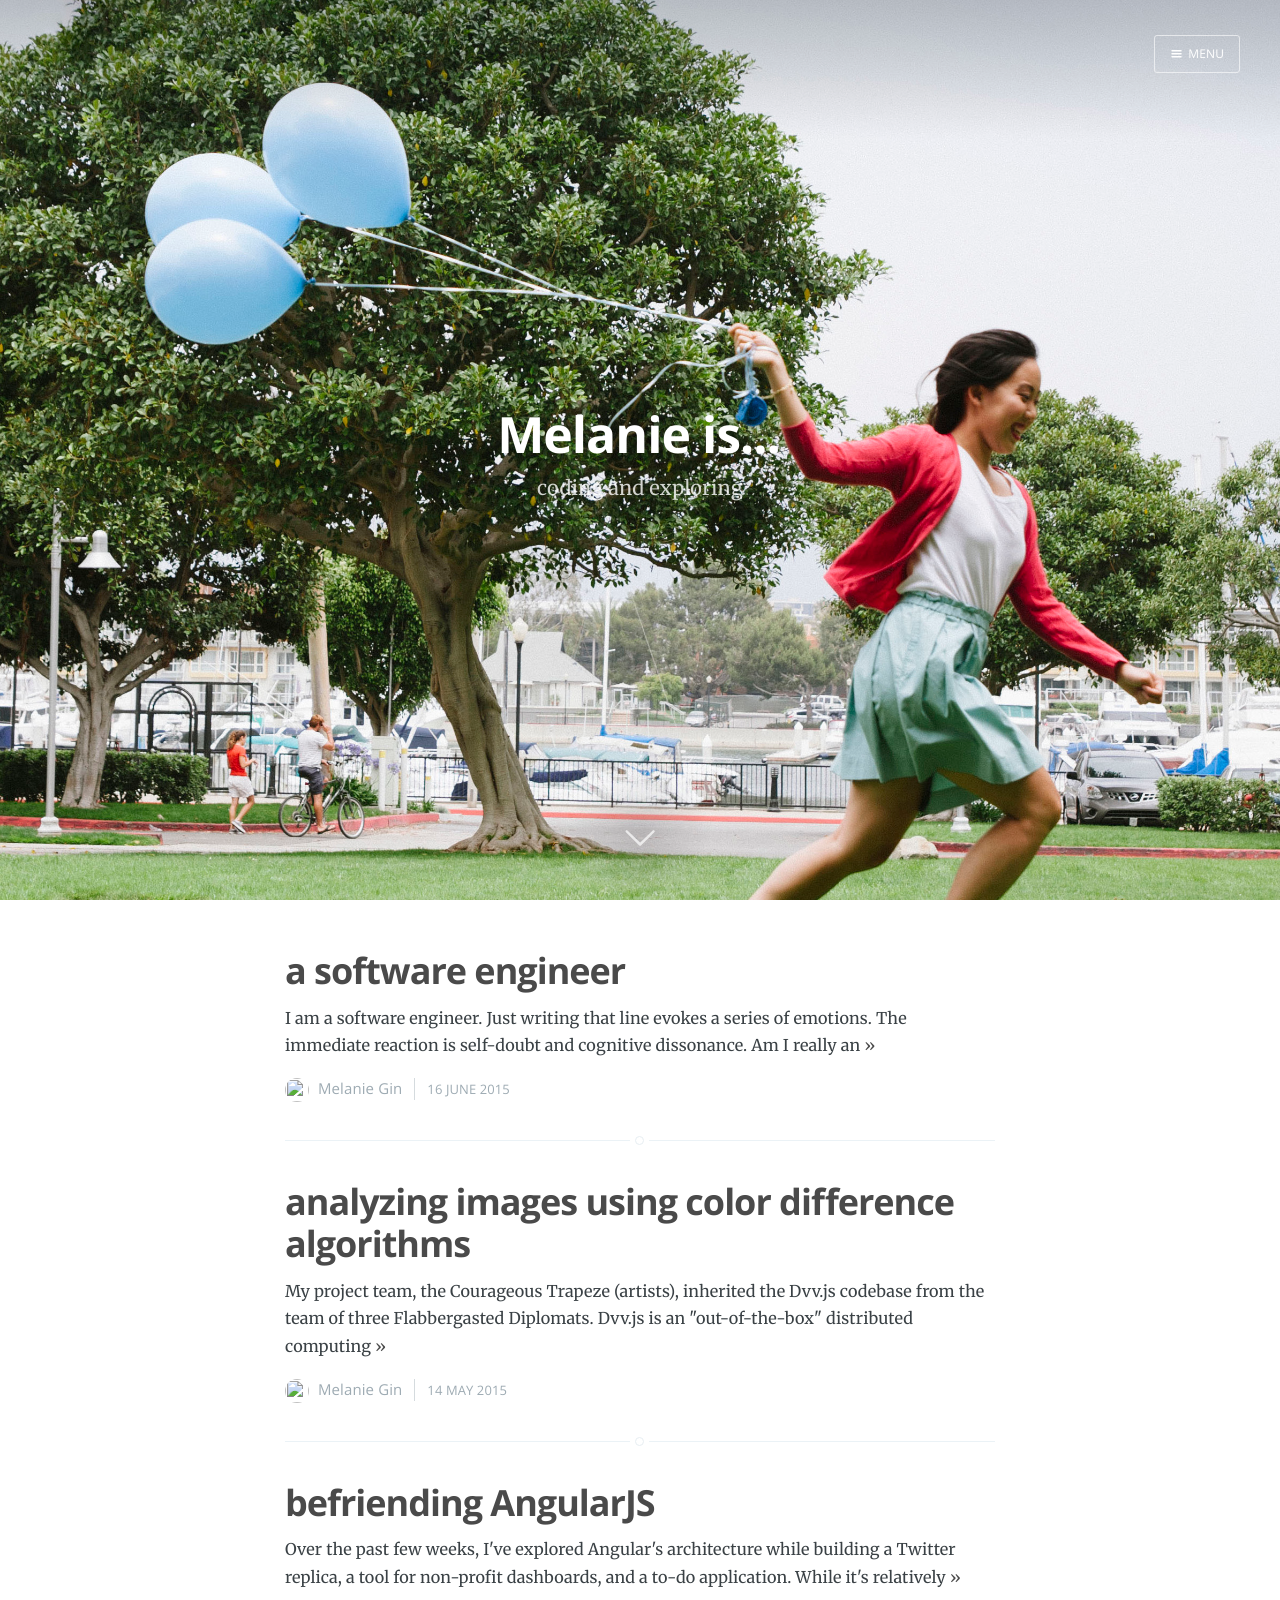
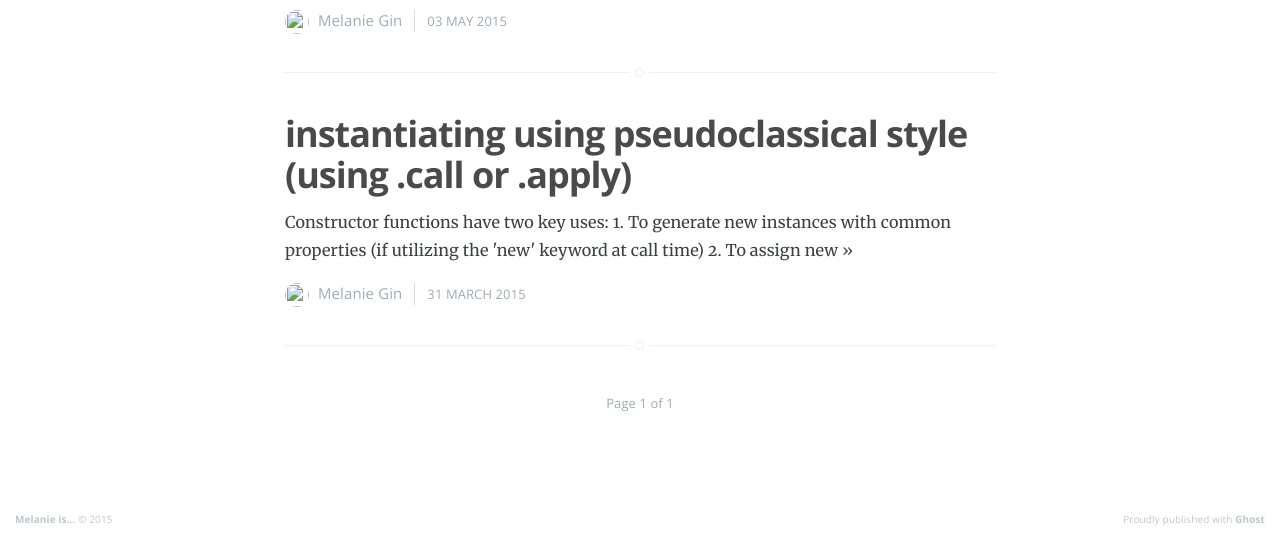
==== commit 14033300: "Blog update at 2015-06-17 07:02:56" ====
--- a/index.html
+++ b/index.html
@@ -11,7 +11,7 @@
 
     <link rel="shortcut icon" href="favicon.ico">
 
-    <link rel="stylesheet" type="text/css" href="assets/css/screen.css?v=aef6b527f6">
+    <link rel="stylesheet" type="text/css" href="assets/css/screen.css?v=daad687868">
     <link rel="stylesheet" type="text/css" href="http://fonts.googleapis.com/css?family=Merriweather:300,700,700italic,300italic%7COpen+Sans:700,400">
 
     <link rel="canonical" href="http://onelovelyname.github.io/">
@@ -85,10 +85,24 @@
 
 <article class="post">
     <header class="post-header">
-        <h2 class="post-title"><a href="image-analysis-using-color-difference-algorithms/">Image Analysis using Color Difference Algorithms</a></h2>
+        <h2 class="post-title"><a href="a-software-engineer/">a software engineer</a></h2>
     </header>
     <section class="post-excerpt">
-        <p>My project team, the Courageous Trapeze (artists), inherited the Dvv.js codebase from the team of three Flabbergasted Diplomats. Dvv.js is an "out-of-the-box" distributed computing <a class="read-more" href="image-analysis-using-color-difference-algorithms/">»</a></p>
+        <p>I am a software engineer. Just writing that line evokes a series of emotions. The immediate reaction is self-doubt and cognitive dissonance. Am I really an <a class="read-more" href="a-software-engineer/">»</a></p>
+    </section>
+    <footer class="post-meta">
+        <img class="author-thumb" src="http://www.gravatar.com/avatar/c5a2af137be70dcd7b7b6ba5c1eca181?s=250&amp;d=mm&amp;r=x" alt="Melanie Gin" nopin="nopin">
+        <a href="author/melanie/">Melanie Gin</a>
+        
+        <time class="post-date" datetime="2015-06-16">16 June 2015</time>
+    </footer>
+</article>
+<article class="post">
+    <header class="post-header">
+        <h2 class="post-title"><a href="analyzing-images/">analyzing images using color difference algorithms</a></h2>
+    </header>
+    <section class="post-excerpt">
+        <p>My project team, the Courageous Trapeze (artists), inherited the Dvv.js codebase from the team of three Flabbergasted Diplomats. Dvv.js is an "out-of-the-box" distributed computing <a class="read-more" href="analyzing-images/">»</a></p>
     </section>
     <footer class="post-meta">
         <img class="author-thumb" src="http://www.gravatar.com/avatar/c5a2af137be70dcd7b7b6ba5c1eca181?s=250&amp;d=mm&amp;r=x" alt="Melanie Gin" nopin="nopin">
@@ -99,7 +113,7 @@
 </article>
 <article class="post">
     <header class="post-header">
-        <h2 class="post-title"><a href="befriending-angularjs/">Befriending AngularJS</a></h2>
+        <h2 class="post-title"><a href="befriending-angularjs/">befriending AngularJS</a></h2>
     </header>
     <section class="post-excerpt">
         <p>Over the past few weeks, I've explored Angular's architecture while building a Twitter replica, a tool for non-profit dashboards, and a to-do application. While it's relatively <a class="read-more" href="befriending-angularjs/">»</a></p>
@@ -113,7 +127,7 @@
 </article>
 <article class="post">
     <header class="post-header">
-        <h2 class="post-title"><a href="pseudoclassical-class-instantiation-with-subclassing-using-call-or-apply/">Pseudoclassical Class Instantiation with Subclassing (using .call or .apply)</a></h2>
+        <h2 class="post-title"><a href="pseudoclassical-class-instantiation-with-subclassing-using-call-or-apply/">instantiating using pseudoclassical style (using .call or .apply)</a></h2>
     </header>
     <section class="post-excerpt">
         <p>Constructor functions have two key uses:  1. To generate new instances with common properties (if utilizing the 'new' keyword at call time)  2. To assign new <a class="read-more" href="pseudoclassical-class-instantiation-with-subclassing-using-call-or-apply/">»</a></p>
@@ -140,9 +154,9 @@
 
     </div>
 
-    <script src="public/jquery.js?v=aef6b527f6"></script>
+    <script src="public/jquery.js?v=daad687868"></script>
 
-    <script type="text/javascript" src="assets/js/jquery.fitvids.js?v=aef6b527f6"></script>
-    <script type="text/javascript" src="assets/js/index.js?v=aef6b527f6"></script>
+    <script type="text/javascript" src="assets/js/jquery.fitvids.js?v=daad687868"></script>
+    <script type="text/javascript" src="assets/js/index.js?v=daad687868"></script>
 
 </body>
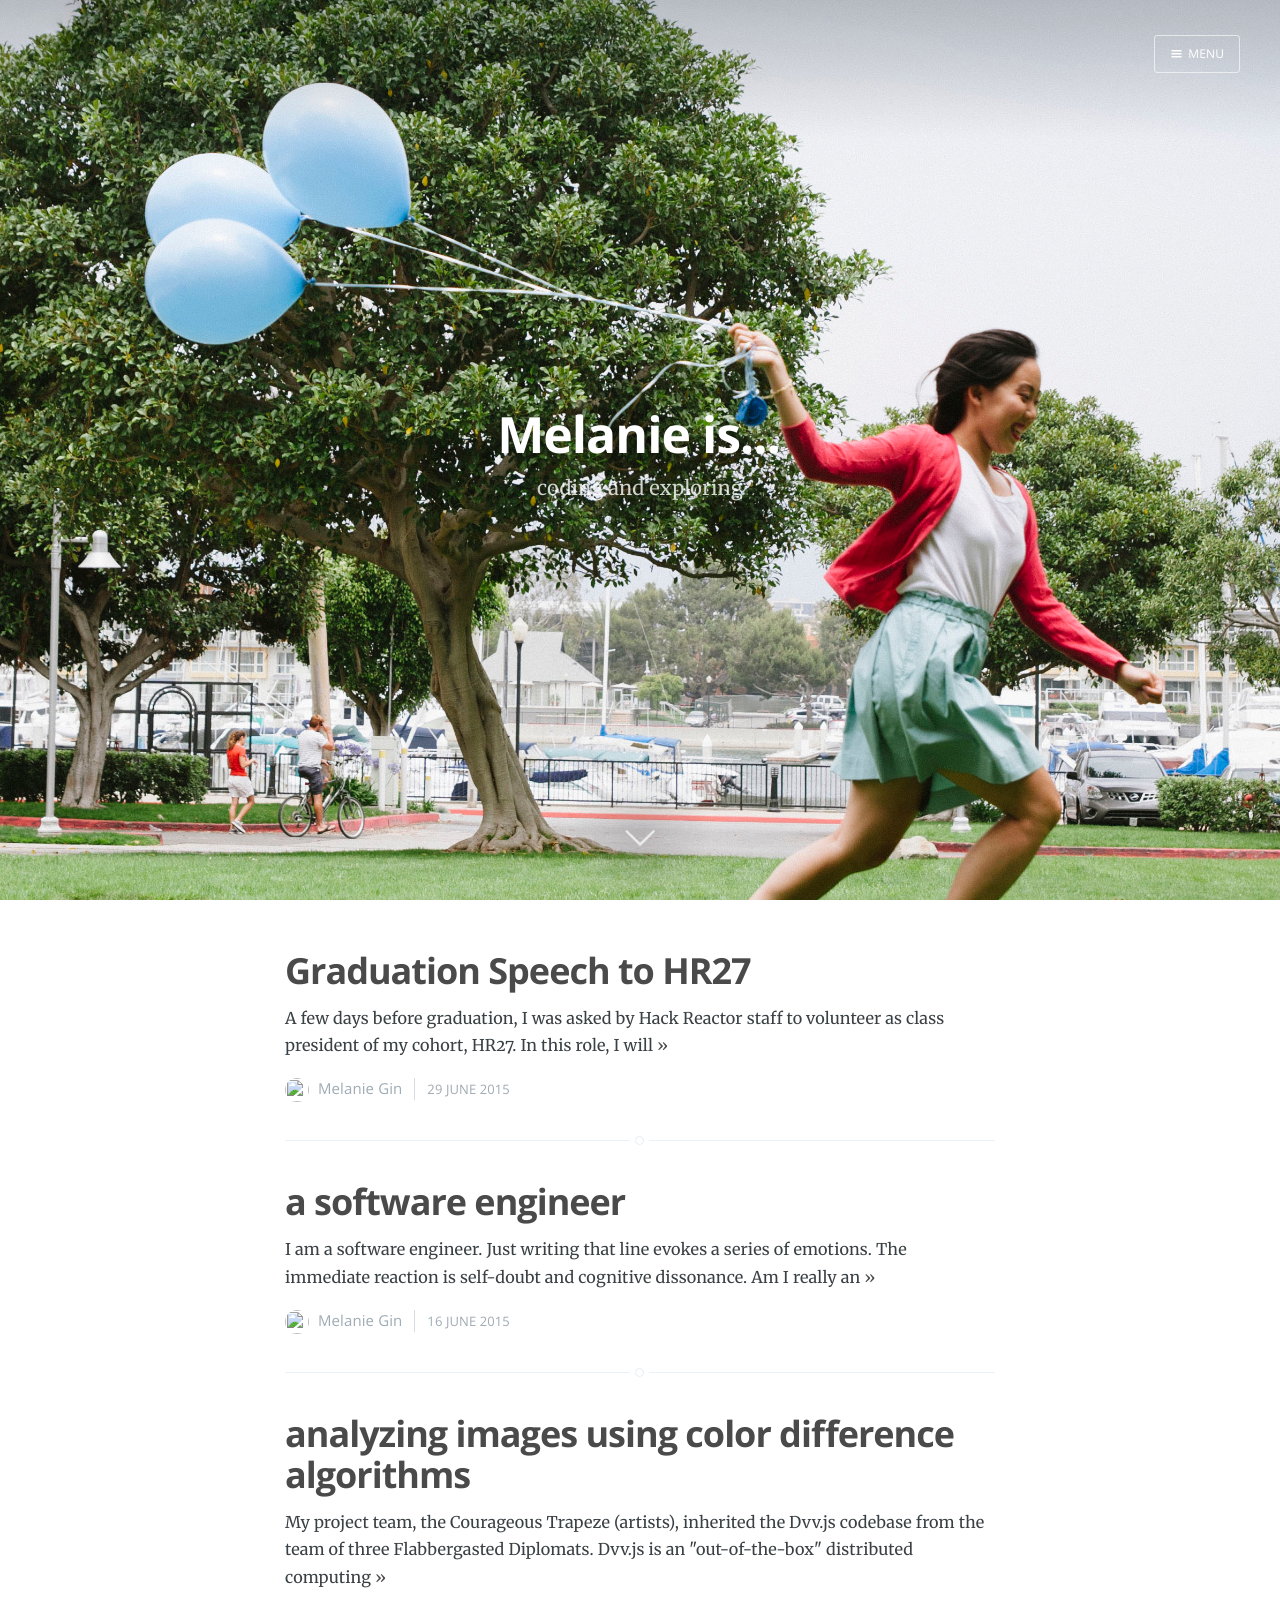
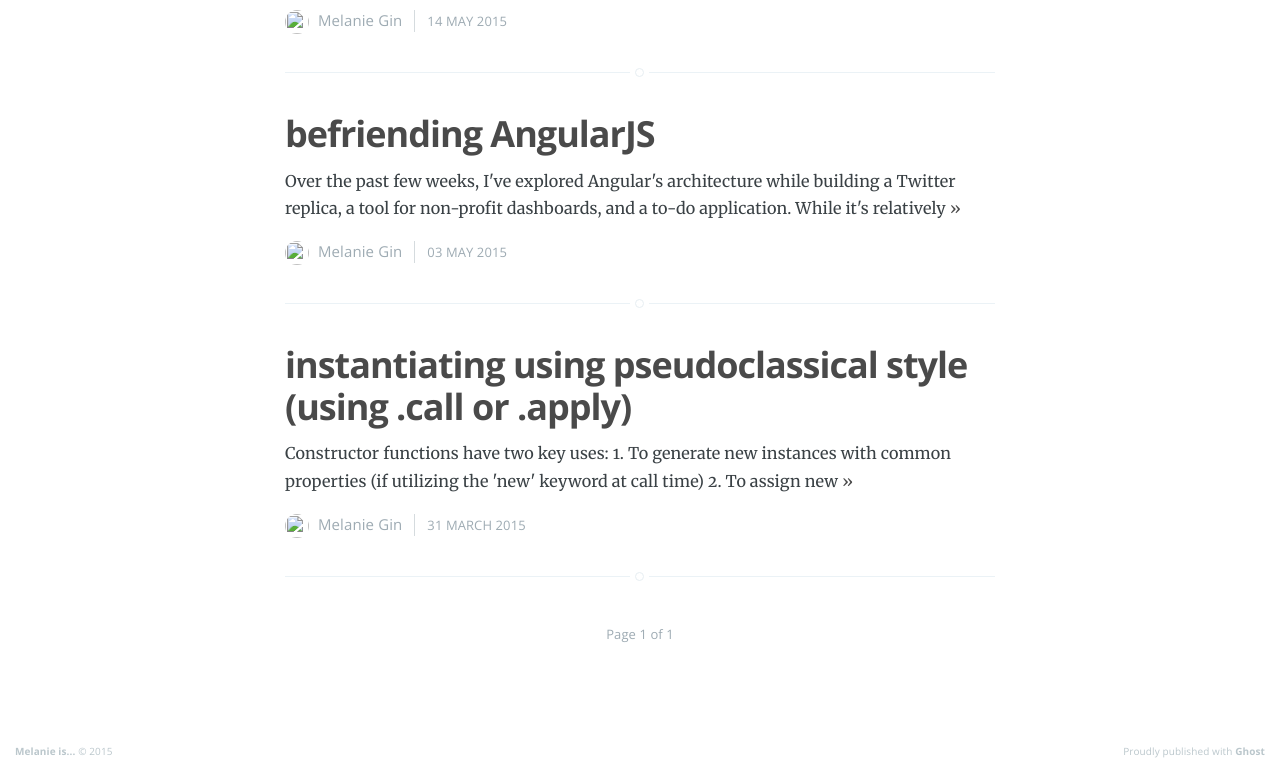
==== commit af2f5383: "Blog update at 2015-06-29 20:54:06" ====
--- a/index.html
+++ b/index.html
@@ -11,7 +11,7 @@
 
     <link rel="shortcut icon" href="favicon.ico">
 
-    <link rel="stylesheet" type="text/css" href="assets/css/screen.css?v=daad687868">
+    <link rel="stylesheet" type="text/css" href="assets/css/screen.css?v=f7a6480ad7">
     <link rel="stylesheet" type="text/css" href="http://fonts.googleapis.com/css?family=Merriweather:300,700,700italic,300italic%7COpen+Sans:700,400">
 
     <link rel="canonical" href="http://onelovelyname.github.io/">
@@ -85,6 +85,20 @@
 
 <article class="post">
     <header class="post-header">
+        <h2 class="post-title"><a href="graduation-speech-to-hr27/">Graduation Speech to HR27</a></h2>
+    </header>
+    <section class="post-excerpt">
+        <p>A few days before graduation, I was asked by Hack Reactor staff to volunteer as class president of my cohort, HR27. In this role, I will <a class="read-more" href="graduation-speech-to-hr27/">»</a></p>
+    </section>
+    <footer class="post-meta">
+        <img class="author-thumb" src="http://www.gravatar.com/avatar/c5a2af137be70dcd7b7b6ba5c1eca181?s=250&amp;d=mm&amp;r=x" alt="Melanie Gin" nopin="nopin">
+        <a href="author/melanie/">Melanie Gin</a>
+        
+        <time class="post-date" datetime="2015-06-29">29 June 2015</time>
+    </footer>
+</article>
+<article class="post">
+    <header class="post-header">
         <h2 class="post-title"><a href="a-software-engineer/">a software engineer</a></h2>
     </header>
     <section class="post-excerpt">
@@ -154,9 +168,9 @@
 
     </div>
 
-    <script src="public/jquery.js?v=daad687868"></script>
+    <script src="public/jquery.js?v=f7a6480ad7"></script>
 
-    <script type="text/javascript" src="assets/js/jquery.fitvids.js?v=daad687868"></script>
-    <script type="text/javascript" src="assets/js/index.js?v=daad687868"></script>
+    <script type="text/javascript" src="assets/js/jquery.fitvids.js?v=f7a6480ad7"></script>
+    <script type="text/javascript" src="assets/js/index.js?v=f7a6480ad7"></script>
 
 </body>
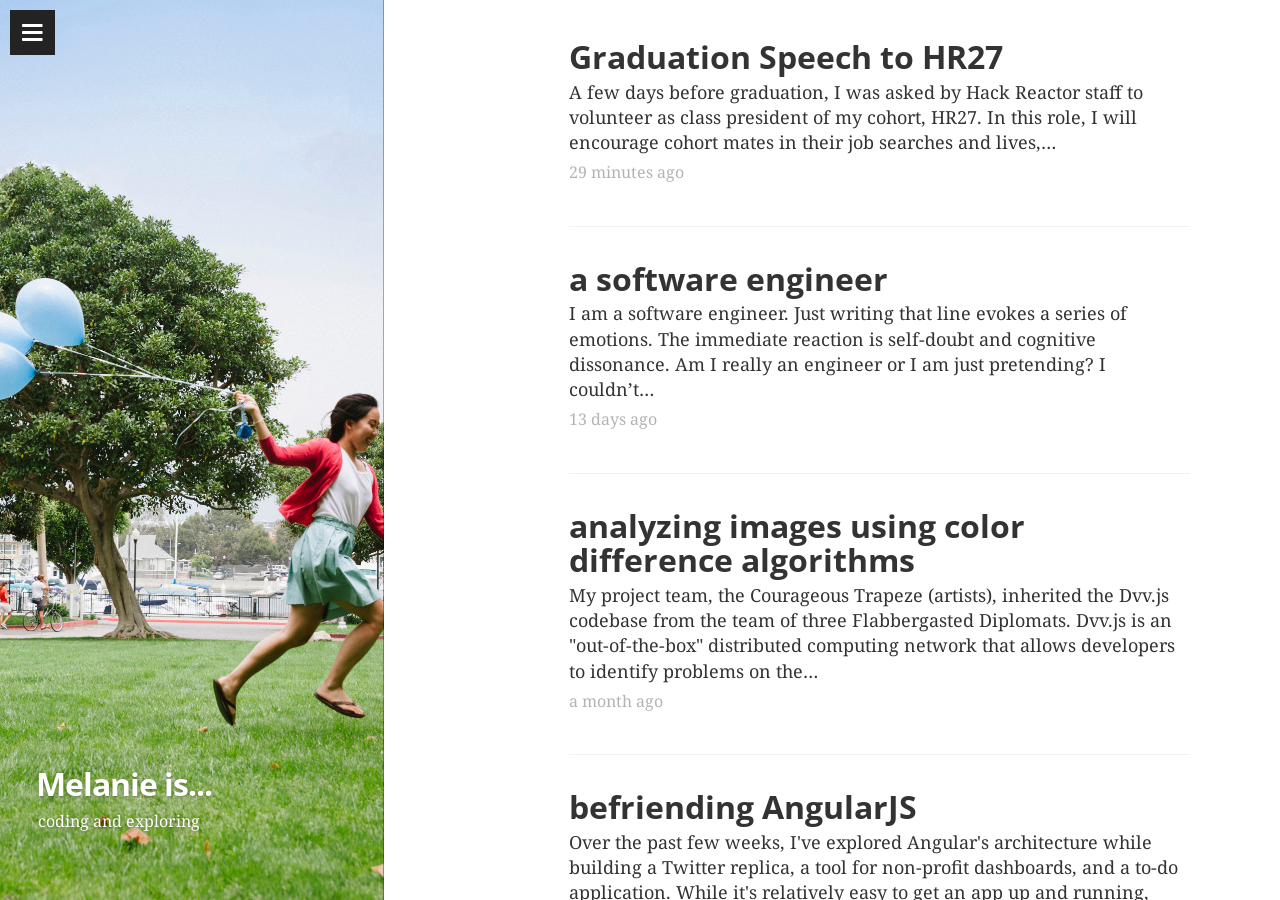
==== commit 189b9805: "Blog update at 2015-06-29 21:17:34" ====
--- a/index.html
+++ b/index.html
@@ -1,18 +1,69 @@
 
-<head>
+  <head>
     <meta charset="utf-8">
-    <meta http-equiv="X-UA-Compatible" content="IE=edge">
+    <meta http-equiv="Content-Type" content="text/html; charset=utf-8">
+    <meta http-equiv="X-UA-Compatible" content="IE=edge,chrome=1">
 
     <title>Melanie is...</title>
+
+    <meta name="HandheldFriendly" content="True">
+    <meta name="MobileOptimized" content="320">
+    <meta name="apple-mobile-web-app-capable" content="yes">
+    <meta name="apple-mobile-web-app-status-bar-style" content="black-translucent">
+    <meta name="viewport" content="width=device-width, initial-scale=1, maximum-scale=1">
+
     <meta name="description" content="coding and exploring">
 
-    <meta name="HandheldFriendly" content="True">
-    <meta name="viewport" content="width=device-width, initial-scale=1.0">
-
-    <link rel="shortcut icon" href="favicon.ico">
-
-    <link rel="stylesheet" type="text/css" href="assets/css/screen.css?v=f7a6480ad7">
-    <link rel="stylesheet" type="text/css" href="http://fonts.googleapis.com/css?family=Merriweather:300,700,700italic,300italic%7COpen+Sans:700,400">
+    <meta name="twitter:card" content="summary">
+    <meta name="twitter:title" content="Melanie is...">
+    <meta name="twitter:description" content="coding and exploring">
+
+    <meta property="og:type" content="article">
+    <meta property="og:title" content="Melanie is...">
+    <meta property="og:description" content="coding and exploring">
+
+    <meta name="twitter:site" content="@yourblogtwitter">
+
+<meta name="twitter:creator" content="@yourtwitter">
+
+<meta name="google-site-verification" content="">
+
+<meta property="fb:admins" content="">
+
+    <link href="favicon.ico" rel="shortcut icon" type="image/x-icon">
+    <link href="apple-touch-icon-precomposed.png" rel="apple-touch-icon">
+
+    <link href="http://fonts.googleapis.com/" rel="dns-prefetch">
+    <link href="http://fonts.googleapis.com/css?family=Droid+Serif:400,700,400italic%7COpen+Sans:700,400&amp;subset=latin,latin-ext" rel="stylesheet">
+
+    <link rel="stylesheet" href="assets/css/main.min.css?v=e5ff95d191">
+
+    <script type="text/javascript">
+      var ga_ua = 'UA-XXXXX-X';
+
+var disqus_shortname = 'example';
+
+var enable_pjax = true;
+
+      // Pace Options
+      // ==============
+      window.paceOptions = {
+        catchupTime: 100,
+        minTime: 100,
+        elements: false,
+        restartOnRequestAfter: 500,
+        startOnPageLoad: false
+      }
+
+      // Ghostium Globals
+      // ==============
+      window.GHOSTIUM = {};
+      GHOSTIUM.haveGA = typeof ga_ua !== 'undefined' && ga_ua !== 'UA-XXXXX-X';
+      GHOSTIUM.haveDisqus = typeof disqus_shortname !== 'undefined' && disqus_shortname !== 'example';
+      GHOSTIUM.enablePjax = typeof enable_pjax !== 'undefined' ? enable_pjax : true;
+    </script>
+
+    <script src="assets/js/head-scripts.min.js?v=e5ff95d191"></script>
 
     <link rel="canonical" href="http://onelovelyname.github.io/">
     
@@ -42,135 +93,222 @@
 
     <meta name="generator" content="Ghost 0.6">
     <link rel="alternate" type="application/rss+xml" title="Melanie is..." href="http://onelovelyname.github.io/rss/">
-</head>
-<body class="home-template nav-closed">
-
-    <div class="nav">
-    <h3 class="nav-title">Menu</h3>
-    <a href="index.html#" class="nav-close">
-        <span class="hidden">Close</span>
-    </a>
-    <ul>
-            <li class="nav-home nav-current" role="presentation"><a href="http://onelovelyname.github.io/">Home</a></li>
-    </ul>
-    <a class="subscribe-button icon-feed" href="http://onelovelyname.github.io/rss/">Subscribe</a>
-</div>
-<span class="nav-cover"></span>
-
-
-    <div class="site-wrapper">
-
-        
-<header class="main-header " style="background-image: url(content/images/2015/06/Melanie-24b-2.jpg)">
-    <nav class="main-nav overlay clearfix">
-        
-            <a class="menu-button icon-menu" href="index.html#"><span class="word">Menu</span></a>
-    </nav>
-    <div class="vertical">
-        <div class="main-header-content inner">
-            <h1 class="page-title">Melanie is...</h1>
-            <h2 class="page-description">coding and exploring</h2>
+  </head>
+  <body class="home-template">
+
+    <button data-action="open-drawer" id="drawer-button" class="drawer-button"><i class="fa fa-bars"></i></button>
+<nav tabindex="-1" class="drawer">
+  <div class="drawer-container">
+    <!--.drawer-search(role="search")-->
+    <ul role="navigation" class="drawer-list">
+      
+<li class="drawer-list-item">
+  <a href="index.html" data-pjax>
+    <i class="fa fa-home"></i>Home
+  </a>
+</li>
+<li class="drawer-list-item">
+  <a href="http://onelovelyname.github.io/rss/">
+    <i class="fa fa-rss"></i>Subscribe to Feed
+  </a>
+</li>
+<li class="drawer-list-divider">
+<li class="drawer-list-item drawer-list-title">
+  Follow me
+</li>
+<li class="drawer-list-item">
+  <a href="http://twitter.com" target="_blank">
+    <i class="fa fa-twitter"></i>Twitter
+  </a>
+</li>
+<li class="drawer-list-item">
+  <a href="http://github.com" target="_blank">
+    <i class="fa fa-github"></i>Github
+  </a>
+</li>
+    </ul>
+  </div>
+</nav>
+
+    <div class="drawer-overlay"></div>
+    <main id="container" role="main" class="container">
+      <div class="surface">
+        <div class="surface-container">
+          <div data-pjax-container class="content">
+            
+<aside role="banner" class="cover">
+  <div data-load-image="/content/images/2015/06/Melanie-24b-2.jpg" class="cover-image"></div>
+  <div class="cover-container">
+    <h1 class="cover-title">Melanie is...</h1>
+    <p class="cover-description">coding and exploring</p>
+  </div>
+</aside>
+<section class="wrapper" tabindex="0">
+  <div class="wrapper-container">
+    
+    <section class="post-list">
+        <article itemscope itemtype="http://schema.org/BlogPosting" role="article" class="post-item post">
+  <header class="post-item-header">
+    <h2 itemprop="name" class="post-item-title">
+      <a href="graduation-speech-to-hr27/" itemprop="url" data-pjax title="Graduation Speech to HR27">
+        Graduation Speech to HR27
+      </a>
+    </h2>
+  </header>
+  <section itemprop="description" class="post-item-excerpt">
+    <p>A few days before graduation, I was asked by Hack Reactor staff to volunteer as class president of my cohort, HR27. In this role, I will encourage cohort mates in their job searches and lives,…</p>
+  </section>
+  <footer class="post-item-footer">
+    <ul class="post-item-meta-list">
+      <li class="post-item-meta-item">
+        <time datetime="2015-06-29" itemprop="datePublished">
+          29 minutes ago
+        </time>
+      </li>
+      <li class="post-item-meta-item">
+        <a href="graduation-speech-to-hr27/index.html#disqus_thread" data-pjax data-disqus-identifier="6">Comments</a>
+      </li>
+    </ul>
+  </footer>
+</article>
+        <article itemscope itemtype="http://schema.org/BlogPosting" role="article" class="post-item post">
+  <header class="post-item-header">
+    <h2 itemprop="name" class="post-item-title">
+      <a href="a-software-engineer/" itemprop="url" data-pjax title="a software engineer">
+        a software engineer
+      </a>
+    </h2>
+  </header>
+  <section itemprop="description" class="post-item-excerpt">
+    <p>I am a software engineer. Just writing that line evokes a series of emotions. The immediate reaction is self-doubt and cognitive dissonance. Am I really an engineer or I am just pretending? I couldn’t…</p>
+  </section>
+  <footer class="post-item-footer">
+    <ul class="post-item-meta-list">
+      <li class="post-item-meta-item">
+        <time datetime="2015-06-16" itemprop="datePublished">
+          13 days ago
+        </time>
+      </li>
+      <li class="post-item-meta-item">
+        <a href="a-software-engineer/index.html#disqus_thread" data-pjax data-disqus-identifier="5">Comments</a>
+      </li>
+    </ul>
+  </footer>
+</article>
+        <article itemscope itemtype="http://schema.org/BlogPosting" role="article" class="post-item post">
+  <header class="post-item-header">
+    <h2 itemprop="name" class="post-item-title">
+      <a href="analyzing-images/" itemprop="url" data-pjax title="analyzing images using color difference algorithms">
+        analyzing images using color difference algorithms
+      </a>
+    </h2>
+  </header>
+  <section itemprop="description" class="post-item-excerpt">
+    <p>My project team, the Courageous Trapeze (artists), inherited the Dvv.js codebase from the team of three Flabbergasted Diplomats. Dvv.js is an "out-of-the-box" distributed computing network that allows developers to identify problems on the…</p>
+  </section>
+  <footer class="post-item-footer">
+    <ul class="post-item-meta-list">
+      <li class="post-item-meta-item">
+        <time datetime="2015-05-14" itemprop="datePublished">
+          a month ago
+        </time>
+      </li>
+      <li class="post-item-meta-item">
+        <a href="analyzing-images/index.html#disqus_thread" data-pjax data-disqus-identifier="4">Comments</a>
+      </li>
+    </ul>
+  </footer>
+</article>
+        <article itemscope itemtype="http://schema.org/BlogPosting" role="article" class="post-item post">
+  <header class="post-item-header">
+    <h2 itemprop="name" class="post-item-title">
+      <a href="befriending-angularjs/" itemprop="url" data-pjax title="befriending AngularJS">
+        befriending AngularJS
+      </a>
+    </h2>
+  </header>
+  <section itemprop="description" class="post-item-excerpt">
+    <p>Over the past few weeks, I've explored Angular's architecture while building a Twitter replica, a tool for non-profit dashboards, and a to-do application. While it's relatively easy to get an app up and running, it's…</p>
+  </section>
+  <footer class="post-item-footer">
+    <ul class="post-item-meta-list">
+      <li class="post-item-meta-item">
+        <time datetime="2015-05-03" itemprop="datePublished">
+          2 months ago
+        </time>
+      </li>
+      <li class="post-item-meta-item">
+        <a href="befriending-angularjs/index.html#disqus_thread" data-pjax data-disqus-identifier="2">Comments</a>
+      </li>
+    </ul>
+  </footer>
+</article>
+        <article itemscope itemtype="http://schema.org/BlogPosting" role="article" class="post-item post">
+  <header class="post-item-header">
+    <h2 itemprop="name" class="post-item-title">
+      <a href="pseudoclassical-class-instantiation-with-subclassing-using-call-or-apply/" itemprop="url" data-pjax title="instantiating using pseudoclassical style (using .call or .apply)">
+        instantiating using pseudoclassical style (using .call or .apply)
+      </a>
+    </h2>
+  </header>
+  <section itemprop="description" class="post-item-excerpt">
+    <p>Constructor functions have two key uses:  1. To generate new instances with common properties (if utilizing the 'new' keyword at call time)  2. To assign new properties to a focal object (without the 'new' keyword)…</p>
+  </section>
+  <footer class="post-item-footer">
+    <ul class="post-item-meta-list">
+      <li class="post-item-meta-item">
+        <time datetime="2015-03-31" itemprop="datePublished">
+          3 months ago
+        </time>
+      </li>
+      <li class="post-item-meta-item">
+        <a href="pseudoclassical-class-instantiation-with-subclassing-using-call-or-apply/index.html#disqus_thread" data-pjax data-disqus-identifier="3">Comments</a>
+      </li>
+    </ul>
+  </footer>
+</article>
+    </section>
+
+      <nav role="pagination" class="post-list-pagination">
+  <span class="post-list-pagination-item post-list-pagination-item-current">Page 1 of 1</span>
+</nav>
+
+
+    <footer role="contentinfo" class="footer">
+  <p><small>© 2015. All Rights Reserved.</small></p>
+  <p><small><a href="http://ghostium.oswaldoacauan.com/" target="_blank">Ghostium Theme</a> by <a href="http://twitter.com/oswaldoacauan" target="_blank">@oswaldoacauan</a></small></p>
+  <p><small>Proudly published with <a href="http://ghost.org" target="_blank">Ghost</a></small></p>
+</footer>
+  </div>
+</section>
+
+          </div>
         </div>
-    </div>
-    <a class="scroll-down icon-arrow-left" href="index.html#content" data-offset="-45"><span class="hidden">Scroll Down</span></a>
-</header>
-
-<main id="content" class="content" role="main">
-
-    <div class="extra-pagination inner">
-    <nav class="pagination" role="navigation">
-    <span class="page-number">Page 1 of 1</span>
-</nav>
-</div>
-
-<article class="post">
-    <header class="post-header">
-        <h2 class="post-title"><a href="graduation-speech-to-hr27/">Graduation Speech to HR27</a></h2>
-    </header>
-    <section class="post-excerpt">
-        <p>A few days before graduation, I was asked by Hack Reactor staff to volunteer as class president of my cohort, HR27. In this role, I will <a class="read-more" href="graduation-speech-to-hr27/">»</a></p>
-    </section>
-    <footer class="post-meta">
-        <img class="author-thumb" src="http://www.gravatar.com/avatar/c5a2af137be70dcd7b7b6ba5c1eca181?s=250&amp;d=mm&amp;r=x" alt="Melanie Gin" nopin="nopin">
-        <a href="author/melanie/">Melanie Gin</a>
-        
-        <time class="post-date" datetime="2015-06-29">29 June 2015</time>
-    </footer>
-</article>
-<article class="post">
-    <header class="post-header">
-        <h2 class="post-title"><a href="a-software-engineer/">a software engineer</a></h2>
-    </header>
-    <section class="post-excerpt">
-        <p>I am a software engineer. Just writing that line evokes a series of emotions. The immediate reaction is self-doubt and cognitive dissonance. Am I really an <a class="read-more" href="a-software-engineer/">»</a></p>
-    </section>
-    <footer class="post-meta">
-        <img class="author-thumb" src="http://www.gravatar.com/avatar/c5a2af137be70dcd7b7b6ba5c1eca181?s=250&amp;d=mm&amp;r=x" alt="Melanie Gin" nopin="nopin">
-        <a href="author/melanie/">Melanie Gin</a>
-        
-        <time class="post-date" datetime="2015-06-16">16 June 2015</time>
-    </footer>
-</article>
-<article class="post">
-    <header class="post-header">
-        <h2 class="post-title"><a href="analyzing-images/">analyzing images using color difference algorithms</a></h2>
-    </header>
-    <section class="post-excerpt">
-        <p>My project team, the Courageous Trapeze (artists), inherited the Dvv.js codebase from the team of three Flabbergasted Diplomats. Dvv.js is an "out-of-the-box" distributed computing <a class="read-more" href="analyzing-images/">»</a></p>
-    </section>
-    <footer class="post-meta">
-        <img class="author-thumb" src="http://www.gravatar.com/avatar/c5a2af137be70dcd7b7b6ba5c1eca181?s=250&amp;d=mm&amp;r=x" alt="Melanie Gin" nopin="nopin">
-        <a href="author/melanie/">Melanie Gin</a>
-        
-        <time class="post-date" datetime="2015-05-14">14 May 2015</time>
-    </footer>
-</article>
-<article class="post">
-    <header class="post-header">
-        <h2 class="post-title"><a href="befriending-angularjs/">befriending AngularJS</a></h2>
-    </header>
-    <section class="post-excerpt">
-        <p>Over the past few weeks, I've explored Angular's architecture while building a Twitter replica, a tool for non-profit dashboards, and a to-do application. While it's relatively <a class="read-more" href="befriending-angularjs/">»</a></p>
-    </section>
-    <footer class="post-meta">
-        <img class="author-thumb" src="http://www.gravatar.com/avatar/c5a2af137be70dcd7b7b6ba5c1eca181?s=250&amp;d=mm&amp;r=x" alt="Melanie Gin" nopin="nopin">
-        <a href="author/melanie/">Melanie Gin</a>
-        
-        <time class="post-date" datetime="2015-05-03">03 May 2015</time>
-    </footer>
-</article>
-<article class="post">
-    <header class="post-header">
-        <h2 class="post-title"><a href="pseudoclassical-class-instantiation-with-subclassing-using-call-or-apply/">instantiating using pseudoclassical style (using .call or .apply)</a></h2>
-    </header>
-    <section class="post-excerpt">
-        <p>Constructor functions have two key uses:  1. To generate new instances with common properties (if utilizing the 'new' keyword at call time)  2. To assign new <a class="read-more" href="pseudoclassical-class-instantiation-with-subclassing-using-call-or-apply/">»</a></p>
-    </section>
-    <footer class="post-meta">
-        <img class="author-thumb" src="http://www.gravatar.com/avatar/c5a2af137be70dcd7b7b6ba5c1eca181?s=250&amp;d=mm&amp;r=x" alt="Melanie Gin" nopin="nopin">
-        <a href="author/melanie/">Melanie Gin</a>
-        
-        <time class="post-date" datetime="2015-03-31">31 March 2015</time>
-    </footer>
-</article>
-
-<nav class="pagination" role="navigation">
-    <span class="page-number">Page 1 of 1</span>
-</nav>
-
-</main>
-
-
-        <footer class="site-footer clearfix">
-            <section class="copyright"><a href="http://onelovelyname.github.io">Melanie is...</a> © 2015</section>
-            <section class="poweredby">Proudly published with <a href="https://ghost.org">Ghost</a></section>
-        </footer>
-
-    </div>
-
-    <script src="public/jquery.js?v=f7a6480ad7"></script>
-
-    <script type="text/javascript" src="assets/js/jquery.fitvids.js?v=f7a6480ad7"></script>
-    <script type="text/javascript" src="assets/js/index.js?v=f7a6480ad7"></script>
-
-</body>
+      </div>
+    </main>
+
+    <script src="public/jquery.js?v=e5ff95d191"></script>
+
+    <script src="assets/js/foot-scripts.min.js?v=e5ff95d191"></script>
+
+    <script type="text/javascript">
+
+      if(GHOSTIUM.haveGA) {
+        (function(g,h,o,s,t,z){g.GoogleAnalyticsObject=s;g[s]||(g[s]=
+        function(){(g[s].q=g[s].q||[]).push(arguments)});g[s].s=+new Date;
+        t=h.createElement(o);z=h.getElementsByTagName(o)[0];
+        t.src='//www.google-analytics.com/analytics.js';
+        z.parentNode.insertBefore(t,z)}(window,document,'script','ga'));
+        ga('create',ga_ua);ga('send','pageview');
+      }
+
+      if(GHOSTIUM.haveDisqus) {
+        (function () {
+        var s = document.createElement('script'); s.async = true;
+        s.type = 'text/javascript';
+        s.src = '//' + disqus_shortname + '.disqus.com/count.js';
+        (document.getElementsByTagName('HEAD')[0] || document.getElementsByTagName('BODY')[0]).appendChild(s);
+        }());
+      }
+    </script>
+  </body>
--- a/assets/css/main.min.css
+++ b/assets/css/main.min.css
@@ -0,0 +1,9 @@
+/*!
+ * Ghostium
+ * A Ghost theme focused on content based on Medium design/ux
+ * http://ghostium.oswaldoacauan.com/
+ * @author Oswaldo Acauan http://oswaldoacauan.com
+ * @version 2.2.1
+ * Copyright 2013. MIT licensed.
+ */
+@charset "UTF-8";@font-face{font-family:FontAwesome;src:url(../fonts/fontawesome-webfont.eot?v=4.1.0);src:url(../fonts/fontawesome-webfont.eot?) format('embedded-opentype'),url(../fonts/fontawesome-webfont.woff?v=4.1.0) format('woff'),url(../fonts/fontawesome-webfont.ttf?v=4.1.0) format('truetype'),url(../fonts/fontawesome-webfont.svg?v=4.1.0) format('svg');font-weight:400;font-style:normal}.fa{display:inline-block;font-family:FontAwesome;font-style:normal;font-weight:400;line-height:1;-webkit-font-smoothing:antialiased;-moz-osx-font-smoothing:grayscale}.fa-lg{font-size:1.33333333em;line-height:.75em;vertical-align:-15%}.fa-2x{font-size:2em}.fa-3x{font-size:3em}.fa-4x{font-size:4em}.fa-5x{font-size:5em}.fa-fw{width:1.28571429em;text-align:center}.fa-ul{padding-left:0;margin-left:2.14285714em;list-style-type:none}.fa-ul>li{position:relative}.fa-li{position:absolute;left:-2.14285714em;width:2.14285714em;top:.14285714em;text-align:center}.fa-li.fa-lg{left:-1.85714286em}.fa-border{padding:.2em .25em .15em;border:solid .08em #eee;border-radius:.1em}.pull-right{float:right}.pull-left{float:left}.fa.pull-left{margin-right:.3em}.fa.pull-right{margin-left:.3em}.fa-spin{-webkit-animation:spin 2s infinite linear;animation:spin 2s infinite linear}@-webkit-keyframes spin{0%{-webkit-transform:rotate(0)}100%{-webkit-transform:rotate(359deg)}}@keyframes spin{0%{-webkit-transform:rotate(0);-ms-transform:rotate(0);transform:rotate(0)}100%{-webkit-transform:rotate(359deg);-ms-transform:rotate(359deg);transform:rotate(359deg)}}.fa-rotate-90{filter:progid:DXImageTransform.Microsoft.BasicImage(rotation=1);-webkit-transform:rotate(90deg);-ms-transform:rotate(90deg);transform:rotate(90deg)}.fa-rotate-180{filter:progid:DXImageTransform.Microsoft.BasicImage(rotation=2);-webkit-transform:rotate(180deg);-ms-transform:rotate(180deg);transform:rotate(180deg)}.fa-rotate-270{filter:progid:DXImageTransform.Microsoft.BasicImage(rotation=3);-webkit-transform:rotate(270deg);-ms-transform:rotate(270deg);transform:rotate(270deg)}.fa-flip-horizontal{filter:progid:DXImageTransform.Microsoft.BasicImage(rotation=0, mirror=1);-webkit-transform:scale(-1,1);-ms-transform:scale(-1,1);transform:scale(-1,1)}.fa-flip-vertical{filter:progid:DXImageTransform.Microsoft.BasicImage(rotation=2, mirror=1);-webkit-transform:scale(1,-1);-ms-transform:scale(1,-1);transform:scale(1,-1)}.fa-stack{position:relative;display:inline-block;width:2em;height:2em;line-height:2em;vertical-align:middle}.fa-stack-1x,.fa-stack-2x{position:absolute;left:0;width:100%;text-align:center}.fa-stack-1x{line-height:inherit}.fa-stack-2x{font-size:2em}.fa-inverse{color:#fff}.fa-glass:before{content:"\f000"}.fa-music:before{content:"\f001"}.fa-search:before{content:"\f002"}.fa-envelope-o:before{content:"\f003"}.fa-heart:before{content:"\f004"}.fa-star:before{content:"\f005"}.fa-star-o:before{content:"\f006"}.fa-user:before{content:"\f007"}.fa-film:before{content:"\f008"}.fa-th-large:before{content:"\f009"}.fa-th:before{content:"\f00a"}.fa-th-list:before{content:"\f00b"}.fa-check:before{content:"\f00c"}.fa-times:before{content:"\f00d"}.fa-search-plus:before{content:"\f00e"}.fa-search-minus:before{content:"\f010"}.fa-power-off:before{content:"\f011"}.fa-signal:before{content:"\f012"}.fa-gear:before,.fa-cog:before{content:"\f013"}.fa-trash-o:before{content:"\f014"}.fa-home:before{content:"\f015"}.fa-file-o:before{content:"\f016"}.fa-clock-o:before{content:"\f017"}.fa-road:before{content:"\f018"}.fa-download:before{content:"\f019"}.fa-arrow-circle-o-down:before{content:"\f01a"}.fa-arrow-circle-o-up:before{content:"\f01b"}.fa-inbox:before{content:"\f01c"}.fa-play-circle-o:before{content:"\f01d"}.fa-rotate-right:before,.fa-repeat:before{content:"\f01e"}.fa-refresh:before{content:"\f021"}.fa-list-alt:before{content:"\f022"}.fa-lock:before{content:"\f023"}.fa-flag:before{content:"\f024"}.fa-headphones:before{content:"\f025"}.fa-volume-off:before{content:"\f026"}.fa-volume-down:before{content:"\f027"}.fa-volume-up:before{content:"\f028"}.fa-qrcode:before{content:"\f029"}.fa-barcode:before{content:"\f02a"}.fa-tag:before{content:"\f02b"}.fa-tags:before{content:"\f02c"}.fa-book:before{content:"\f02d"}.fa-bookmark:before{content:"\f02e"}.fa-print:before{content:"\f02f"}.fa-camera:before{content:"\f030"}.fa-font:before{content:"\f031"}.fa-bold:before{content:"\f032"}.fa-italic:before{content:"\f033"}.fa-text-height:before{content:"\f034"}.fa-text-width:before{content:"\f035"}.fa-align-left:before{content:"\f036"}.fa-align-center:before{content:"\f037"}.fa-align-right:before{content:"\f038"}.fa-align-justify:before{content:"\f039"}.fa-list:before{content:"\f03a"}.fa-dedent:before,.fa-outdent:before{content:"\f03b"}.fa-indent:before{content:"\f03c"}.fa-video-camera:before{content:"\f03d"}.fa-photo:before,.fa-image:before,.fa-picture-o:before{content:"\f03e"}.fa-pencil:before{content:"\f040"}.fa-map-marker:before{content:"\f041"}.fa-adjust:before{content:"\f042"}.fa-tint:before{content:"\f043"}.fa-edit:before,.fa-pencil-square-o:before{content:"\f044"}.fa-share-square-o:before{content:"\f045"}.fa-check-square-o:before{content:"\f046"}.fa-arrows:before{content:"\f047"}.fa-step-backward:before{content:"\f048"}.fa-fast-backward:before{content:"\f049"}.fa-backward:before{content:"\f04a"}.fa-play:before{content:"\f04b"}.fa-pause:before{content:"\f04c"}.fa-stop:before{content:"\f04d"}.fa-forward:before{content:"\f04e"}.fa-fast-forward:before{content:"\f050"}.fa-step-forward:before{content:"\f051"}.fa-eject:before{content:"\f052"}.fa-chevron-left:before{content:"\f053"}.fa-chevron-right:before{content:"\f054"}.fa-plus-circle:before{content:"\f055"}.fa-minus-circle:before{content:"\f056"}.fa-times-circle:before{content:"\f057"}.fa-check-circle:before{content:"\f058"}.fa-question-circle:before{content:"\f059"}.fa-info-circle:before{content:"\f05a"}.fa-crosshairs:before{content:"\f05b"}.fa-times-circle-o:before{content:"\f05c"}.fa-check-circle-o:before{content:"\f05d"}.fa-ban:before{content:"\f05e"}.fa-arrow-left:before{content:"\f060"}.fa-arrow-right:before{content:"\f061"}.fa-arrow-up:before{content:"\f062"}.fa-arrow-down:before{content:"\f063"}.fa-mail-forward:before,.fa-share:before{content:"\f064"}.fa-expand:before{content:"\f065"}.fa-compress:before{content:"\f066"}.fa-plus:before{content:"\f067"}.fa-minus:before{content:"\f068"}.fa-asterisk:before{content:"\f069"}.fa-exclamation-circle:before{content:"\f06a"}.fa-gift:before{content:"\f06b"}.fa-leaf:before{content:"\f06c"}.fa-fire:before{content:"\f06d"}.fa-eye:before{content:"\f06e"}.fa-eye-slash:before{content:"\f070"}.fa-warning:before,.fa-exclamation-triangle:before{content:"\f071"}.fa-plane:before{content:"\f072"}.fa-calendar:before{content:"\f073"}.fa-random:before{content:"\f074"}.fa-comment:before{content:"\f075"}.fa-magnet:before{content:"\f076"}.fa-chevron-up:before{content:"\f077"}.fa-chevron-down:before{content:"\f078"}.fa-retweet:before{content:"\f079"}.fa-shopping-cart:before{content:"\f07a"}.fa-folder:before{content:"\f07b"}.fa-folder-open:before{content:"\f07c"}.fa-arrows-v:before{content:"\f07d"}.fa-arrows-h:before{content:"\f07e"}.fa-bar-chart-o:before{content:"\f080"}.fa-twitter-square:before{content:"\f081"}.fa-facebook-square:before{content:"\f082"}.fa-camera-retro:before{content:"\f083"}.fa-key:before{content:"\f084"}.fa-gears:before,.fa-cogs:before{content:"\f085"}.fa-comments:before{content:"\f086"}.fa-thumbs-o-up:before{content:"\f087"}.fa-thumbs-o-down:before{content:"\f088"}.fa-star-half:before{content:"\f089"}.fa-heart-o:before{content:"\f08a"}.fa-sign-out:before{content:"\f08b"}.fa-linkedin-square:before{content:"\f08c"}.fa-thumb-tack:before{content:"\f08d"}.fa-external-link:before{content:"\f08e"}.fa-sign-in:before{content:"\f090"}.fa-trophy:before{content:"\f091"}.fa-github-square:before{content:"\f092"}.fa-upload:before{content:"\f093"}.fa-lemon-o:before{content:"\f094"}.fa-phone:before{content:"\f095"}.fa-square-o:before{content:"\f096"}.fa-bookmark-o:before{content:"\f097"}.fa-phone-square:before{content:"\f098"}.fa-twitter:before{content:"\f099"}.fa-facebook:before{content:"\f09a"}.fa-github:before{content:"\f09b"}.fa-unlock:before{content:"\f09c"}.fa-credit-card:before{content:"\f09d"}.fa-rss:before{content:"\f09e"}.fa-hdd-o:before{content:"\f0a0"}.fa-bullhorn:before{content:"\f0a1"}.fa-bell:before{content:"\f0f3"}.fa-certificate:before{content:"\f0a3"}.fa-hand-o-right:before{content:"\f0a4"}.fa-hand-o-left:before{content:"\f0a5"}.fa-hand-o-up:before{content:"\f0a6"}.fa-hand-o-down:before{content:"\f0a7"}.fa-arrow-circle-left:before{content:"\f0a8"}.fa-arrow-circle-right:before{content:"\f0a9"}.fa-arrow-circle-up:before{content:"\f0aa"}.fa-arrow-circle-down:before{content:"\f0ab"}.fa-globe:before{content:"\f0ac"}.fa-wrench:before{content:"\f0ad"}.fa-tasks:before{content:"\f0ae"}.fa-filter:before{content:"\f0b0"}.fa-briefcase:before{content:"\f0b1"}.fa-arrows-alt:before{content:"\f0b2"}.fa-group:before,.fa-users:before{content:"\f0c0"}.fa-chain:before,.fa-link:before{content:"\f0c1"}.fa-cloud:before{content:"\f0c2"}.fa-flask:before{content:"\f0c3"}.fa-cut:before,.fa-scissors:before{content:"\f0c4"}.fa-copy:before,.fa-files-o:before{content:"\f0c5"}.fa-paperclip:before{content:"\f0c6"}.fa-save:before,.fa-floppy-o:before{content:"\f0c7"}.fa-square:before{content:"\f0c8"}.fa-navicon:before,.fa-reorder:before,.fa-bars:before{content:"\f0c9"}.fa-list-ul:before{content:"\f0ca"}.fa-list-ol:before{content:"\f0cb"}.fa-strikethrough:before{content:"\f0cc"}.fa-underline:before{content:"\f0cd"}.fa-table:before{content:"\f0ce"}.fa-magic:before{content:"\f0d0"}.fa-truck:before{content:"\f0d1"}.fa-pinterest:before{content:"\f0d2"}.fa-pinterest-square:before{content:"\f0d3"}.fa-google-plus-square:before{content:"\f0d4"}.fa-google-plus:before{content:"\f0d5"}.fa-money:before{content:"\f0d6"}.fa-caret-down:before{content:"\f0d7"}.fa-caret-up:before{content:"\f0d8"}.fa-caret-left:before{content:"\f0d9"}.fa-caret-right:before{content:"\f0da"}.fa-columns:before{content:"\f0db"}.fa-unsorted:before,.fa-sort:before{content:"\f0dc"}.fa-sort-down:before,.fa-sort-desc:before{content:"\f0dd"}.fa-sort-up:before,.fa-sort-asc:before{content:"\f0de"}.fa-envelope:before{content:"\f0e0"}.fa-linkedin:before{content:"\f0e1"}.fa-rotate-left:before,.fa-undo:before{content:"\f0e2"}.fa-legal:before,.fa-gavel:before{content:"\f0e3"}.fa-dashboard:before,.fa-tachometer:before{content:"\f0e4"}.fa-comment-o:before{content:"\f0e5"}.fa-comments-o:before{content:"\f0e6"}.fa-flash:before,.fa-bolt:before{content:"\f0e7"}.fa-sitemap:before{content:"\f0e8"}.fa-umbrella:before{content:"\f0e9"}.fa-paste:before,.fa-clipboard:before{content:"\f0ea"}.fa-lightbulb-o:before{content:"\f0eb"}.fa-exchange:before{content:"\f0ec"}.fa-cloud-download:before{content:"\f0ed"}.fa-cloud-upload:before{content:"\f0ee"}.fa-user-md:before{content:"\f0f0"}.fa-stethoscope:before{content:"\f0f1"}.fa-suitcase:before{content:"\f0f2"}.fa-bell-o:before{content:"\f0a2"}.fa-coffee:before{content:"\f0f4"}.fa-cutlery:before{content:"\f0f5"}.fa-file-text-o:before{content:"\f0f6"}.fa-building-o:before{content:"\f0f7"}.fa-hospital-o:before{content:"\f0f8"}.fa-ambulance:before{content:"\f0f9"}.fa-medkit:before{content:"\f0fa"}.fa-fighter-jet:before{content:"\f0fb"}.fa-beer:before{content:"\f0fc"}.fa-h-square:before{content:"\f0fd"}.fa-plus-square:before{content:"\f0fe"}.fa-angle-double-left:before{content:"\f100"}.fa-angle-double-right:before{content:"\f101"}.fa-angle-double-up:before{content:"\f102"}.fa-angle-double-down:before{content:"\f103"}.fa-angle-left:before{content:"\f104"}.fa-angle-right:before{content:"\f105"}.fa-angle-up:before{content:"\f106"}.fa-angle-down:before{content:"\f107"}.fa-desktop:before{content:"\f108"}.fa-laptop:before{content:"\f109"}.fa-tablet:before{content:"\f10a"}.fa-mobile-phone:before,.fa-mobile:before{content:"\f10b"}.fa-circle-o:before{content:"\f10c"}.fa-quote-left:before{content:"\f10d"}.fa-quote-right:before{content:"\f10e"}.fa-spinner:before{content:"\f110"}.fa-circle:before{content:"\f111"}.fa-mail-reply:before,.fa-reply:before{content:"\f112"}.fa-github-alt:before{content:"\f113"}.fa-folder-o:before{content:"\f114"}.fa-folder-open-o:before{content:"\f115"}.fa-smile-o:before{content:"\f118"}.fa-frown-o:before{content:"\f119"}.fa-meh-o:before{content:"\f11a"}.fa-gamepad:before{content:"\f11b"}.fa-keyboard-o:before{content:"\f11c"}.fa-flag-o:before{content:"\f11d"}.fa-flag-checkered:before{content:"\f11e"}.fa-terminal:before{content:"\f120"}.fa-code:before{content:"\f121"}.fa-mail-reply-all:before,.fa-reply-all:before{content:"\f122"}.fa-star-half-empty:before,.fa-star-half-full:before,.fa-star-half-o:before{content:"\f123"}.fa-location-arrow:before{content:"\f124"}.fa-crop:before{content:"\f125"}.fa-code-fork:before{content:"\f126"}.fa-unlink:before,.fa-chain-broken:before{content:"\f127"}.fa-question:before{content:"\f128"}.fa-info:before{content:"\f129"}.fa-exclamation:before{content:"\f12a"}.fa-superscript:before{content:"\f12b"}.fa-subscript:before{content:"\f12c"}.fa-eraser:before{content:"\f12d"}.fa-puzzle-piece:before{content:"\f12e"}.fa-microphone:before{content:"\f130"}.fa-microphone-slash:before{content:"\f131"}.fa-shield:before{content:"\f132"}.fa-calendar-o:before{content:"\f133"}.fa-fire-extinguisher:before{content:"\f134"}.fa-rocket:before{content:"\f135"}.fa-maxcdn:before{content:"\f136"}.fa-chevron-circle-left:before{content:"\f137"}.fa-chevron-circle-right:before{content:"\f138"}.fa-chevron-circle-up:before{content:"\f139"}.fa-chevron-circle-down:before{content:"\f13a"}.fa-html5:before{content:"\f13b"}.fa-css3:before{content:"\f13c"}.fa-anchor:before{content:"\f13d"}.fa-unlock-alt:before{content:"\f13e"}.fa-bullseye:before{content:"\f140"}.fa-ellipsis-h:before{content:"\f141"}.fa-ellipsis-v:before{content:"\f142"}.fa-rss-square:before{content:"\f143"}.fa-play-circle:before{content:"\f144"}.fa-ticket:before{content:"\f145"}.fa-minus-square:before{content:"\f146"}.fa-minus-square-o:before{content:"\f147"}.fa-level-up:before{content:"\f148"}.fa-level-down:before{content:"\f149"}.fa-check-square:before{content:"\f14a"}.fa-pencil-square:before{content:"\f14b"}.fa-external-link-square:before{content:"\f14c"}.fa-share-square:before{content:"\f14d"}.fa-compass:before{content:"\f14e"}.fa-toggle-down:before,.fa-caret-square-o-down:before{content:"\f150"}.fa-toggle-up:before,.fa-caret-square-o-up:before{content:"\f151"}.fa-toggle-right:before,.fa-caret-square-o-right:before{content:"\f152"}.fa-euro:before,.fa-eur:before{content:"\f153"}.fa-gbp:before{content:"\f154"}.fa-dollar:before,.fa-usd:before{content:"\f155"}.fa-rupee:before,.fa-inr:before{content:"\f156"}.fa-cny:before,.fa-rmb:before,.fa-yen:before,.fa-jpy:before{content:"\f157"}.fa-ruble:before,.fa-rouble:before,.fa-rub:before{content:"\f158"}.fa-won:before,.fa-krw:before{content:"\f159"}.fa-bitcoin:before,.fa-btc:before{content:"\f15a"}.fa-file:before{content:"\f15b"}.fa-file-text:before{content:"\f15c"}.fa-sort-alpha-asc:before{content:"\f15d"}.fa-sort-alpha-desc:before{content:"\f15e"}.fa-sort-amount-asc:before{content:"\f160"}.fa-sort-amount-desc:before{content:"\f161"}.fa-sort-numeric-asc:before{content:"\f162"}.fa-sort-numeric-desc:before{content:"\f163"}.fa-thumbs-up:before{content:"\f164"}.fa-thumbs-down:before{content:"\f165"}.fa-youtube-square:before{content:"\f166"}.fa-youtube:before{content:"\f167"}.fa-xing:before{content:"\f168"}.fa-xing-square:before{content:"\f169"}.fa-youtube-play:before{content:"\f16a"}.fa-dropbox:before{content:"\f16b"}.fa-stack-overflow:before{content:"\f16c"}.fa-instagram:before{content:"\f16d"}.fa-flickr:before{content:"\f16e"}.fa-adn:before{content:"\f170"}.fa-bitbucket:before{content:"\f171"}.fa-bitbucket-square:before{content:"\f172"}.fa-tumblr:before{content:"\f173"}.fa-tumblr-square:before{content:"\f174"}.fa-long-arrow-down:before{content:"\f175"}.fa-long-arrow-up:before{content:"\f176"}.fa-long-arrow-left:before{content:"\f177"}.fa-long-arrow-right:before{content:"\f178"}.fa-apple:before{content:"\f179"}.fa-windows:before{content:"\f17a"}.fa-android:before{content:"\f17b"}.fa-linux:before{content:"\f17c"}.fa-dribbble:before{content:"\f17d"}.fa-skype:before{content:"\f17e"}.fa-foursquare:before{content:"\f180"}.fa-trello:before{content:"\f181"}.fa-female:before{content:"\f182"}.fa-male:before{content:"\f183"}.fa-gittip:before{content:"\f184"}.fa-sun-o:before{content:"\f185"}.fa-moon-o:before{content:"\f186"}.fa-archive:before{content:"\f187"}.fa-bug:before{content:"\f188"}.fa-vk:before{content:"\f189"}.fa-weibo:before{content:"\f18a"}.fa-renren:before{content:"\f18b"}.fa-pagelines:before{content:"\f18c"}.fa-stack-exchange:before{content:"\f18d"}.fa-arrow-circle-o-right:before{content:"\f18e"}.fa-arrow-circle-o-left:before{content:"\f190"}.fa-toggle-left:before,.fa-caret-square-o-left:before{content:"\f191"}.fa-dot-circle-o:before{content:"\f192"}.fa-wheelchair:before{content:"\f193"}.fa-vimeo-square:before{content:"\f194"}.fa-turkish-lira:before,.fa-try:before{content:"\f195"}.fa-plus-square-o:before{content:"\f196"}.fa-space-shuttle:before{content:"\f197"}.fa-slack:before{content:"\f198"}.fa-envelope-square:before{content:"\f199"}.fa-wordpress:before{content:"\f19a"}.fa-openid:before{content:"\f19b"}.fa-institution:before,.fa-bank:before,.fa-university:before{content:"\f19c"}.fa-mortar-board:before,.fa-graduation-cap:before{content:"\f19d"}.fa-yahoo:before{content:"\f19e"}.fa-google:before{content:"\f1a0"}.fa-reddit:before{content:"\f1a1"}.fa-reddit-square:before{content:"\f1a2"}.fa-stumbleupon-circle:before{content:"\f1a3"}.fa-stumbleupon:before{content:"\f1a4"}.fa-delicious:before{content:"\f1a5"}.fa-digg:before{content:"\f1a6"}.fa-pied-piper-square:before,.fa-pied-piper:before{content:"\f1a7"}.fa-pied-piper-alt:before{content:"\f1a8"}.fa-drupal:before{content:"\f1a9"}.fa-joomla:before{content:"\f1aa"}.fa-language:before{content:"\f1ab"}.fa-fax:before{content:"\f1ac"}.fa-building:before{content:"\f1ad"}.fa-child:before{content:"\f1ae"}.fa-paw:before{content:"\f1b0"}.fa-spoon:before{content:"\f1b1"}.fa-cube:before{content:"\f1b2"}.fa-cubes:before{content:"\f1b3"}.fa-behance:before{content:"\f1b4"}.fa-behance-square:before{content:"\f1b5"}.fa-steam:before{content:"\f1b6"}.fa-steam-square:before{content:"\f1b7"}.fa-recycle:before{content:"\f1b8"}.fa-automobile:before,.fa-car:before{content:"\f1b9"}.fa-cab:before,.fa-taxi:before{content:"\f1ba"}.fa-tree:before{content:"\f1bb"}.fa-spotify:before{content:"\f1bc"}.fa-deviantart:before{content:"\f1bd"}.fa-soundcloud:before{content:"\f1be"}.fa-database:before{content:"\f1c0"}.fa-file-pdf-o:before{content:"\f1c1"}.fa-file-word-o:before{content:"\f1c2"}.fa-file-excel-o:before{content:"\f1c3"}.fa-file-powerpoint-o:before{content:"\f1c4"}.fa-file-photo-o:before,.fa-file-picture-o:before,.fa-file-image-o:before{content:"\f1c5"}.fa-file-zip-o:before,.fa-file-archive-o:before{content:"\f1c6"}.fa-file-sound-o:before,.fa-file-audio-o:before{content:"\f1c7"}.fa-file-movie-o:before,.fa-file-video-o:before{content:"\f1c8"}.fa-file-code-o:before{content:"\f1c9"}.fa-vine:before{content:"\f1ca"}.fa-codepen:before{content:"\f1cb"}.fa-jsfiddle:before{content:"\f1cc"}.fa-life-bouy:before,.fa-life-saver:before,.fa-support:before,.fa-life-ring:before{content:"\f1cd"}.fa-circle-o-notch:before{content:"\f1ce"}.fa-ra:before,.fa-rebel:before{content:"\f1d0"}.fa-ge:before,.fa-empire:before{content:"\f1d1"}.fa-git-square:before{content:"\f1d2"}.fa-git:before{content:"\f1d3"}.fa-hacker-news:before{content:"\f1d4"}.fa-tencent-weibo:before{content:"\f1d5"}.fa-qq:before{content:"\f1d6"}.fa-wechat:before,.fa-weixin:before{content:"\f1d7"}.fa-send:before,.fa-paper-plane:before{content:"\f1d8"}.fa-send-o:before,.fa-paper-plane-o:before{content:"\f1d9"}.fa-history:before{content:"\f1da"}.fa-circle-thin:before{content:"\f1db"}.fa-header:before{content:"\f1dc"}.fa-paragraph:before{content:"\f1dd"}.fa-sliders:before{content:"\f1de"}.fa-share-alt:before{content:"\f1e0"}.fa-share-alt-square:before{content:"\f1e1"}.fa-bomb:before{content:"\f1e2"}code[class*=language-],pre[class*=language-]{color:#000;text-shadow:0 1px #fff;font-family:Consolas,Monaco,'Andale Mono',monospace;direction:ltr;text-align:left;white-space:pre;word-spacing:normal;word-break:normal;-moz-tab-size:4;-o-tab-size:4;tab-size:4;-webkit-hyphens:none;-moz-hyphens:none;-ms-hyphens:none;hyphens:none}pre[class*=language-]::-moz-selection,pre[class*=language-] ::-moz-selection,code[class*=language-]::-moz-selection,code[class*=language-] ::-moz-selection{text-shadow:none;background:#b3d4fc}pre[class*=language-]::selection,pre[class*=language-] ::selection,code[class*=language-]::selection,code[class*=language-] ::selection{text-shadow:none;background:#b3d4fc}@media print{code[class*=language-],pre[class*=language-]{text-shadow:none}}pre[class*=language-]{padding:1em;margin:.5em 0;overflow:auto}:not(pre)>code[class*=language-],pre[class*=language-]{background:#f5f2f0}:not(pre)>code[class*=language-]{padding:.1em;border-radius:.3em}.token.comment,.token.prolog,.token.doctype,.token.cdata{color:#708090}.token.punctuation{color:#999}.namespace{opacity:.7}.token.property,.token.tag,.token.boolean,.token.number,.token.constant,.token.symbol{color:#905}.token.selector,.token.attr-name,.token.string,.token.builtin{color:#690}.token.operator,.token.entity,.token.url,.language-css .token.string,.style .token.string,.token.variable{color:#a67f59;background:hsla(0,0%,100%,.5)}.token.atrule,.token.attr-value,.token.keyword{color:#07a}.token.regex,.token.important{color:#e90}.token.important{font-weight:700}.token.entity{cursor:help}.token a{color:inherit}.pace .pace-progress{background:#29d;position:fixed;z-index:2000;top:0;left:0;height:2px;-webkit-transition:width 1s;transition:width 1s}.pace-inactive{display:none}article,aside,details,figcaption,figure,footer,header,hgroup,main,nav,section,summary{display:block}audio,canvas,video{display:inline-block}audio:not([controls]){display:none;height:0}[hidden],template{display:none}html{font-family:sans-serif;-ms-text-size-adjust:100%;-webkit-text-size-adjust:100%}body{margin:0}a{background:0 0}a:focus{outline:thin dotted}a:active,a:hover{outline:0}h1{font-size:2em;margin:.67em 0}abbr[title]{border-bottom:1px dotted}b,strong{font-weight:700}dfn{font-style:italic}hr{-moz-box-sizing:content-box;-webkit-box-sizing:content-box;box-sizing:content-box;height:0}mark{background:#ff0;color:#000}code,kbd,pre,samp{font-family:monospace,serif;font-size:1em}pre{white-space:pre-wrap}q{quotes:"\201C" "\201D" "\2018" "\2019"}small{font-size:80%}sub,sup{font-size:75%;line-height:0;position:relative;vertical-align:baseline}sup{top:-.5em}sub{bottom:-.25em}img{border:0}svg:not(:root){overflow:hidden}figure{margin:0}fieldset{border:1px solid silver;margin:0 2px;padding:.35em .625em .75em}legend{border:0;padding:0}button,input,select,textarea{font-family:inherit;font-size:100%;margin:0}button,input{line-height:normal}button,select{text-transform:none}button,html input[type=button],input[type=reset],input[type=submit]{-webkit-appearance:button;cursor:pointer}button[disabled],html input[disabled]{cursor:default}input[type=checkbox],input[type=radio]{-webkit-box-sizing:border-box;-moz-box-sizing:border-box;box-sizing:border-box;padding:0}input[type=search]{-webkit-appearance:textfield;-moz-box-sizing:content-box;-webkit-box-sizing:content-box;box-sizing:content-box}input[type=search]::-webkit-search-cancel-button,input[type=search]::-webkit-search-decoration{-webkit-appearance:none}button::-moz-focus-inner,input::-moz-focus-inner{border:0;padding:0}textarea{overflow:auto;vertical-align:top}table{border-collapse:collapse;border-spacing:0}*{font-smoothing:antialiased;text-rendering:optimizeLegibility;-webkit-box-sizing:border-box;-moz-box-sizing:border-box;box-sizing:border-box}html{font-size:100%}body{font:400 20px/1.6 "Droid Serif",Georgia,Cambria,"Times New Roman",Times,serif;background:#fff;color:#333}@media only screen and (max-width:767px){body{font-size:18px;line-height:1.4}}.btn,button[type=submit],button[type=reset],input[type=submit],input[type=reset]{display:inline-block;position:relative;height:40px;padding:0 20px;border:0;color:#333;background-color:#f2f2f2;font-size:14px;line-height:39px;text-align:center;text-decoration:none;font-style:normal;cursor:pointer;border-bottom:1px solid rgba(0,0,0,.1);vertical-align:bottom;touch-callout:none;-webkit-user-select:none;-moz-user-select:none;-ms-user-select:none;user-select:none;font-family:"Open Sans","Myriad Pro","Lucida Grande","Lucida Sans Unicode","Lucida Sans",Geneva,Verdana,sans-serif;font-weight:400;border-radius:3px;-webkit-transition:all .1s ease;transition:all .1s ease}.btn:hover,button[type=submit]:hover,button[type=reset]:hover,input[type=submit]:hover,input[type=reset]:hover,.btn:focus,button[type=submit]:focus,button[type=reset]:focus,input[type=submit]:focus,input[type=reset]:focus{color:#333;background-image:-webkit-gradient(linear,left top,left bottom,from(rgba(0,0,0,.05)),to(rgba(0,0,0,.05)));background-image:-webkit-linear-gradient(top,rgba(0,0,0,.05),rgba(0,0,0,.05));background-image:linear-gradient(to bottom,rgba(0,0,0,.05),rgba(0,0,0,.05));background-repeat:repeat-x;border-bottom:1px solid rgba(0,0,0,.2)}.btn:active,button[type=submit]:active,button[type=reset]:active,input[type=submit]:active,input[type=reset]:active{background-image:-webkit-gradient(linear,left top,left bottom,from(rgba(0,0,0,.1)),to(rgba(0,0,0,.1)));background-image:-webkit-linear-gradient(top,rgba(0,0,0,.1),rgba(0,0,0,.1));background-image:linear-gradient(to bottom,rgba(0,0,0,.1),rgba(0,0,0,.1));background-repeat:repeat-x;border-top:1px solid rgba(0,0,0,.2);border-bottom-width:0}.btn.btn-small,button.btn-small[type=submit],button.btn-small[type=reset],input.btn-small[type=submit],input.btn-small[type=reset]{height:34px;line-height:35px}.btn.btn-big,button.btn-big[type=submit],button.btn-big[type=reset],input.btn-big[type=submit],input.btn-big[type=reset]{height:45px;line-height:44px}.btn.btn-primary,button[type=submit],button.btn-primary[type=reset],input[type=submit],input.btn-primary[type=reset]{background-color:#57a3e8;color:#fff}.btn.btn-primary:hover,button[type=submit]:hover,button.btn-primary[type=reset]:hover,input[type=submit]:hover,input.btn-primary[type=reset]:hover,.btn.btn-primary:focus,button[type=submit]:focus,button.btn-primary[type=reset]:focus,input[type=submit]:focus,input.btn-primary[type=reset]:focus{color:#fff}@-webkit-keyframes load-spinner{0%{-webkit-transform:rotate(0);transform:rotate(0);transform:rotate(0)}100%{-webkit-transform:rotate(360deg);transform:rotate(360deg);transform:rotate(360deg)}}@keyframes load-spinner{0%{-webkit-transform:rotate(0);-ms-transform:rotate(0);transform:rotate(0);transform:rotate(0)}100%{-webkit-transform:rotate(360deg);-ms-transform:rotate(360deg);transform:rotate(360deg);transform:rotate(360deg)}}[data-load-image]{position:relative;background-position:center;-webkit-background-size:cover;background-size:cover;background-color:#333;background-image:url([data-uri]);-webkit-transition:background-image .5s ease-in-out;transition:background-image .5s ease-in-out}[data-load-image]:before{content:"";display:block;position:absolute;top:50%;left:50%;width:14px;height:14px;margin-top:-7px;margin-left:-7px;border:solid 2px transparent;border-top-color:#fff;border-left-color:#fff;border-radius:10px;-webkit-animation:load-spinner 400ms linear infinite;animation:load-spinner 400ms linear infinite;-webkit-transition:opacity .2s;transition:opacity .2s}[data-load-image].image-loaded:before{opacity:0}img{max-width:100%;margin:0 auto}figure{position:relative;margin-bottom:30px;clear:both;outline:0;width:100%}figure figcaption{position:absolute;left:-170px;width:150px;top:0;color:#b3b3b3;font-style:italic;font-size:12px;line-height:1.3;color:#666665;outline:0;text-align:right}figure figcaption:before{width:25%;margin-left:75%;border:1px solid #f2f2f2;display:block;content:"";margin-bottom:10px}@media only screen and (max-width:1023px){figure figcaption:before{display:none}}@media only screen and (max-width:1023px){figure figcaption{position:relative;width:100%;text-align:center;left:0;margin-top:10px}}label,input[type=text],input[type=password],input[type=email],input[type=url],input[type=date],input[type=month],input[type=time],input[type=datetime],input[type=datetime-local],input[type=week],input[type=number],input[type=search],input[type=tel],input[type=color],select,textarea{font-family:"Open Sans","Myriad Pro","Lucida Grande","Lucida Sans Unicode","Lucida Sans",Geneva,Verdana,sans-serif;font-size:1rem}fieldset{border:0;margin-bottom:30px}input[type=text],input[type=password],input[type=email],input[type=url],input[type=date],input[type=month],input[type=time],input[type=datetime],input[type=datetime-local],input[type=week],input[type=number],input[type=search],input[type=tel],input[type=color],select,textarea{display:inline-block;background-color:#f2f2f2;color:#333;padding:.2rem .3rem;margin-bottom:5px;line-height:normal;border:0;-webkit-transition:all .3s linear;transition:all .3s linear}input[type=text]:focus,input[type=password]:focus,input[type=email]:focus,input[type=url]:focus,input[type=date]:focus,input[type=month]:focus,input[type=time]:focus,input[type=datetime]:focus,input[type=datetime-local]:focus,input[type=week]:focus,input[type=number]:focus,input[type=search]:focus,input[type=tel]:focus,input[type=color]:focus,select:focus,textarea:focus{outline:0;background-color:#e5e5e5}input[type=text]::-webkit-input-placeholder,input[type=text]:-moz-placeholder,input[type=text]::-moz-placeholder,input[type=text]:-ms-input-placeholder,input[type=password]::-webkit-input-placeholder,input[type=password]:-moz-placeholder,input[type=password]::-moz-placeholder,input[type=password]:-ms-input-placeholder,input[type=email]::-webkit-input-placeholder,input[type=email]:-moz-placeholder,input[type=email]::-moz-placeholder,input[type=email]:-ms-input-placeholder,input[type=url]::-webkit-input-placeholder,input[type=url]:-moz-placeholder,input[type=url]::-moz-placeholder,input[type=url]:-ms-input-placeholder,input[type=date]::-webkit-input-placeholder,input[type=date]:-moz-placeholder,input[type=date]::-moz-placeholder,input[type=date]:-ms-input-placeholder,input[type=month]::-webkit-input-placeholder,input[type=month]:-moz-placeholder,input[type=month]::-moz-placeholder,input[type=month]:-ms-input-placeholder,input[type=time]::-webkit-input-placeholder,input[type=time]:-moz-placeholder,input[type=time]::-moz-placeholder,input[type=time]:-ms-input-placeholder,input[type=datetime]::-webkit-input-placeholder,input[type=datetime]:-moz-placeholder,input[type=datetime]::-moz-placeholder,input[type=datetime]:-ms-input-placeholder,input[type=datetime-local]::-webkit-input-placeholder,input[type=datetime-local]:-moz-placeholder,input[type=datetime-local]::-moz-placeholder,input[type=datetime-local]:-ms-input-placeholder,input[type=week]::-webkit-input-placeholder,input[type=week]:-moz-placeholder,input[type=week]::-moz-placeholder,input[type=week]:-ms-input-placeholder,input[type=number]::-webkit-input-placeholder,input[type=number]:-moz-placeholder,input[type=number]::-moz-placeholder,input[type=number]:-ms-input-placeholder,input[type=search]::-webkit-input-placeholder,input[type=search]:-moz-placeholder,input[type=search]::-moz-placeholder,input[type=search]:-ms-input-placeholder,input[type=tel]::-webkit-input-placeholder,input[type=tel]:-moz-placeholder,input[type=tel]::-moz-placeholder,input[type=tel]:-ms-input-placeholder,input[type=color]::-webkit-input-placeholder,input[type=color]:-moz-placeholder,input[type=color]::-moz-placeholder,input[type=color]:-ms-input-placeholder,select::-webkit-input-placeholder,select:-moz-placeholder,select::-moz-placeholder,select:-ms-input-placeholder,textarea::-webkit-input-placeholder,textarea:-moz-placeholder,textarea::-moz-placeholder,textarea:-ms-input-placeholder{color:#b3b3b3;font-style:italic}input[type=text][disabled],input[type=text][readonly],input[type=password][disabled],input[type=password][readonly],input[type=email][disabled],input[type=email][readonly],input[type=url][disabled],input[type=url][readonly],input[type=date][disabled],input[type=date][readonly],input[type=month][disabled],input[type=month][readonly],input[type=time][disabled],input[type=time][readonly],input[type=datetime][disabled],input[type=datetime][readonly],input[type=datetime-local][disabled],input[type=datetime-local][readonly],input[type=week][disabled],input[type=week][readonly],input[type=number][disabled],input[type=number][readonly],input[type=search][disabled],input[type=search][readonly],input[type=tel][disabled],input[type=tel][readonly],input[type=color][disabled],input[type=color][readonly],select[disabled],select[readonly],textarea[disabled],textarea[readonly]{font-style:italic;color:#ccc}input[type=text][disabled],input[type=password][disabled],input[type=email][disabled],input[type=url][disabled],input[type=date][disabled],input[type=month][disabled],input[type=time][disabled],input[type=datetime][disabled],input[type=datetime-local][disabled],input[type=week][disabled],input[type=number][disabled],input[type=search][disabled],input[type=tel][disabled],input[type=color][disabled],select[disabled],textarea[disabled]{cursor:not-allowed}input[type=text][disabled]:focus,input[type=password][disabled]:focus,input[type=email][disabled]:focus,input[type=url][disabled]:focus,input[type=date][disabled]:focus,input[type=month][disabled]:focus,input[type=time][disabled]:focus,input[type=datetime][disabled]:focus,input[type=datetime-local][disabled]:focus,input[type=week][disabled]:focus,input[type=number][disabled]:focus,input[type=search][disabled]:focus,input[type=tel][disabled]:focus,input[type=color][disabled]:focus,select[disabled]:focus,textarea[disabled]:focus{background-color:#f2f2f2}ul,ol{padding:0;margin:0 0 30px 25px}ul ul,ul ol,ol ol,ol ul{margin-bottom:0}blockquote{font-style:italic;border-left:5px solid #57a3e8;padding-left:20px;padding-bottom:3px;margin:0 0 30px -25px}blockquote p{margin:0}blockquote.pullquote{padding:0;line-height:1.4;text-align:center;font-size:28px;margin:48px -90px;border-left:0}@media only screen and (max-width:767px){blockquote.pullquote{margin:30px 0;font-size:22px}}@media only screen and (max-width:767px){blockquote{border-left:0;margin:30px 0;font-size:22px}}table{min-width:100%;text-align:left;margin-bottom:30px}td,th{padding:.3rem 1rem}tbody>tr:nth-child(odd){background-color:#f2f2f2;border-top:1px solid #b3b3b3;border-bottom:1px solid #b3b3b3}a{color:#333;-webkit-transition:color .3s;transition:color .3s}a:focus,a:hover,a:active{outline:0}a:focus,a:hover{color:#57a3e8}p,pre{margin:0 0 30px}hr{width:20%;border:1px solid #f2f2f2;margin-top:0;margin-bottom:30px}dl dt{font-weight:700}h1,.h1,h2,.h2,h3,.h3,h4,.h4,h5,.h5,h6,.h6{margin:0}h1,.h1,h2,.h2,h3,.h3,h4,.h4{font-family:"Open Sans","Myriad Pro","Lucida Grande","Lucida Sans Unicode","Lucida Sans",Geneva,Verdana,sans-serif;font-weight:700;word-wrap:break-word}h1,.h1{font-size:48.5px;text-indent:-2px;letter-spacing:-1px;line-height:1.2}@media only screen and (max-width:767px){h1,.h1{font-size:30.5px}}h2,.h2{font-size:31.5px;line-height:1.2}@media only screen and (max-width:767px){h2,.h2{font-size:24px}}h3,.h3{font-size:26.5px;line-height:1.2}@media only screen and (max-width:767px){h3,.h3{font-size:20px}}h4,.h4{font-size:22.5px}@media only screen and (max-width:767px){h4,.h4{font-size:17.5px}}h5,.h5{font-size:17.5px}h6,.h6{font-size:14.5px}::-moz-selection{background:#57a3e8;color:#fff;text-shadow:none}::selection{background:#57a3e8;color:#fff;text-shadow:none}html,body,#container{height:100%}body.drawer-transition{overflow-x:hidden}#container{position:relative;-webkit-transition:-webkit-transform cubic-bezier(.2,.3,.25,.9).2s,opacity .3s;transition:transform cubic-bezier(.2,.3,.25,.9).2s,opacity .3s;-webkit-backface-visibility:hidden;-ms-backface-visibility:hidden;backface-visibility:hidden;opacity:1}.pace-running #container{-webkit-transition-delay:.1s;transition-delay:.1s}.drawer-open #container{-webkit-transform:translate3d(280px,0,0);-ms-transform:translate3d(280px,0,0);transform:translate3d(280px,0,0)}.surface{position:relative;top:0;bottom:0;width:100%;height:100%}.surface-container{position:relative;height:100%}.content{position:relative;height:100%}.wrapper{position:absolute;left:30%;right:0;top:0;bottom:0;outline:0;background-color:#fff;overflow:auto}@media only screen and (max-width:1023px){.wrapper{position:relative;left:0}}.wrapper.wrapper-post{left:0;position:relative}.wrapper-container{position:relative;padding:40px 10% 40px 185px;max-width:910px}@media only screen and (max-width:1023px){.wrapper-container{padding:40px 10%;max-width:100%}}.wrapper-post .wrapper-container{max-width:700px;padding-left:0;padding-right:0}@media only screen and (max-width:1023px){.wrapper-post .wrapper-container{width:75%}}@media only screen and (max-width:767px){.wrapper-post .wrapper-container{width:100%}}@media only screen and (max-width:767px){.wrapper-container,.wrapper-post .wrapper-container{padding:25px 15px}}.drawer{position:fixed;top:0;left:0;bottom:0;outline:0;background-color:#232323}.drawer-overlay{display:none;position:fixed;left:0;top:0;right:0;bottom:0;z-index:-1}.drawer-open .drawer-overlay{display:block;left:280px;z-index:1000}.drawer-button{position:fixed;top:10px;left:10px;width:45px;height:45px;z-index:1000;font-size:24px;padding:0;outline:0;border:0;text-align:center;vertical-align:middle;background-color:#232323;color:#fff;-webkit-transition:opacity .3s linear;transition:opacity .3s linear}.drawer-button:hover,.drawer-button:focus{outline:0}.drawer-transition .drawer-button{opacity:0;pointer-events:none}@media only screen and (max-width:767px){.drawer-button.drawer-button-hidden{opacity:0;pointer-events:none}}.drawer-open .drawer-button{display:none}.drawer-container{display:none;height:100%;overflow:auto;overflow-scrolling:touch;-webkit-box-shadow:inset -1px 0 3px rgba(0,0,0,.3);box-shadow:inset -1px 0 3px rgba(0,0,0,.3);padding:15px 0}.drawer-container::scrollbar{display:none}.drawer-transition .drawer-container{display:block;width:280px}.drawer-list{margin:0;padding:0;list-style:none}.drawer-list-divider{display:block;margin:10px 20px;border-top:1px solid #0a0a0a;-webkit-box-shadow:inset 0 1px 0 rgba(255,255,255,.04);box-shadow:inset 0 1px 0 rgba(255,255,255,.04);height:8px}.drawer-list-item{font-family:"Open Sans","Myriad Pro","Lucida Grande","Lucida Sans Unicode","Lucida Sans",Geneva,Verdana,sans-serif;font-weight:700;font-size:11px;color:#909090;line-height:1}.drawer-list-item.drawer-list-title{text-transform:uppercase;margin:0 20px 10px;opacity:.7}.drawer-list-item a{position:relative;display:block;padding:5px 20px;font-family:inherit;color:inherit;text-decoration:none;-webkit-transition:color .3s;transition:color .3s;-webkit-backface-visibility:hidden}.drawer-list-item a:before{content:'';display:block;position:absolute;width:0;height:100%;left:0;top:0;background-color:#57a3e8;-webkit-transition:width .3s;transition:width .3s}.drawer-list-item a:focus,.drawer-list-item a:hover{color:#ddd;background-color:rgba(0,0,0,.2)}.drawer-list-item a:focus:before,.drawer-list-item a:hover:before{width:4px}.drawer-list-item a .fa{color:#909090;vertical-align:sub;text-align:left;font-size:22px;width:1.2857142857142858em}.cover{position:relative;top:0;left:0;width:30%;height:100%;z-index:100}@media only screen and (max-width:1023px){.cover{width:100%;height:30%;min-height:300px}}.cover-image{position:absolute;width:100%;height:100%;top:0;left:0;-webkit-box-shadow:inset -1px 0 0 rgba(0,0,0,.3);box-shadow:inset -1px 0 0 rgba(0,0,0,.3);background-color:#232323}.cover-container{position:absolute;bottom:0;padding:50px 10% 10%;width:100%;color:#fff;text-shadow:0 1px 3px rgba(0,0,0,.3)}@media only screen and (max-width:1023px){.cover-container{text-align:center;padding:0 15px}}.cover-logo img{border:3px solid #fff;border-radius:50%;border-radius:50%;max-height:100px;-webkit-transition:opacity .3s ease-in-out;transition:opacity .3s ease-in-out;-webkit-box-shadow:0 0 3px 3px rgba(0,0,0,.3),inset 0 0 40px 2px rgba(0,0,0,.3);box-shadow:0 0 3px 3px rgba(0,0,0,.3),inset 0 0 40px 2px rgba(0,0,0,.3);-webkit-backface-visibility:hidden;-ms-backface-visibility:hidden;backface-visibility:hidden}.cover-logo:hover img,.cover-logo:focus img{opacity:.85}.cover-title{font-size:32px;line-height:1;margin-bottom:12px}.cover-description{font-size:16px;line-height:1.2}.post-item-header,.post-item-footer,.post-item-excerpt{padding-bottom:5px}.post-item{position:relative;padding:35px 0;border-bottom:1px solid #f2f2f2;word-wrap:break-word}.post-item:first-child{padding-top:0}.post-item:last-child{border-bottom:0}.post-item-title{line-height:1.1}.post-item-title a{text-decoration:none}.post-item-excerpt{font-size:18px;line-height:1.4}.post-item-excerpt p{margin:0}.post-item-meta-list,.post-meta-list{margin:0;padding:0;list-style:none}.post-item-meta-item,.post-meta-item{display:inline-block;font-size:16px;color:#b3b3b3}.post-item-meta-item:before,.post-meta-item:before{content:' · '}.post-item-meta-item:first-child:before,.post-meta-item:first-child:before{content:'';display:none}.post-item-meta-item a,.post-meta-item a{color:#b3b3b3;text-decoration:none;-webkit-transition:text-decoration .2s;transition:text-decoration .2s}.post-item-meta-item a:focus,.post-meta-item a:focus,.post-item-meta-item a:hover,.post-meta-item a:hover{color:#b3b3b3;text-decoration:underline}.post-item-meta-item time,.post-meta-item time,.post-item-meta-item span,.post-meta-item span{display:inline-block}@media only screen and (max-width:479px){.post-item-meta-item:before,.post-meta-item:before{display:none}}.post-list-pagination{text-align:center;font-size:14px;font-family:"Open Sans","Myriad Pro","Lucida Grande","Lucida Sans Unicode","Lucida Sans",Geneva,Verdana,sans-serif;padding:25px 0;overflow:hidden;border-top:1px solid #f2f2f2}.post-list-pagination-item{color:#b3b3b3}@media only screen and (max-width:319px){.post-list-pagination-item.post-list-pagination-item-current{display:none}}.post-list-pagination-item.post-list-pagination-item-prev,.post-list-pagination-item.post-list-pagination-item-next{text-decoration:none;-webkit-transition:all .3s;transition:all .3s}.post-list-pagination-item.post-list-pagination-item-prev:hover,.post-list-pagination-item.post-list-pagination-item-prev:focus,.post-list-pagination-item.post-list-pagination-item-next:hover,.post-list-pagination-item.post-list-pagination-item-next:focus{color:#57a3e8}.post-list-pagination-item.post-list-pagination-item-prev{float:left}.post-list-pagination-item.post-list-pagination-item-next{float:right}@media only screen and (max-width:767px){.post{padding-top:30px}}.post-container{position:relative}.post-meta-list{line-height:1;margin-bottom:15px;font-family:"Open Sans","Myriad Pro","Lucida Grande","Lucida Sans Unicode","Lucida Sans",Geneva,Verdana,sans-serif}.post-meta-item{font-size:13.5px}.post-title{line-height:1;padding-bottom:15px}.post-title a{text-decoration:none}.post-title a:hover{color:inherit}.post-subtitle{font-style:italic;font-family:"Droid Serif",Georgia,Cambria,"Times New Roman",Times,serif;font-weight:400;line-height:1.2;padding-bottom:15px}.post-footer .post-author{padding-right:20px}.post-author-avatar{width:80px;height:80px;display:block;margin-bottom:10px}.post-author-avatar img{border-radius:100%;width:100%}.post-side .post-author-avatar{float:right}.post-footer .post-author-avatar{float:left;margin-bottom:0;margin-right:10px}@media only screen and (max-width:479px){.post-footer .post-author-avatar{display:none}}.post-side .post-author-info{clear:right}.post-footer .post-author-info{overflow:hidden}.post-author-info p{font-size:12px;font-style:italic;color:#b3b3b3;margin-bottom:0}.post-author-info p a{color:#b3b3b3}.post-author-name,.post-info-title{display:block;line-height:1;margin-bottom:5px;text-decoration:none;font-family:"Open Sans","Myriad Pro","Lucida Grande","Lucida Sans Unicode","Lucida Sans",Geneva,Verdana,sans-serif;font-size:15px;font-weight:700}.post-info{margin-top:10px}.post-info-title{letter-spacing:-.5px;font-style:normal;color:#333;font-size:13px;margin-bottom:0}.post-side{position:absolute;top:0;left:-230px;width:160px;padding:0 5px;text-align:right;z-index:300}@media only screen and (max-width:1139px){.post-side{display:none}}.post-body h1,.post-body .h1,.post-body h2,.post-body .h2{padding-top:30px;margin-bottom:4px}.post-body h1~hr,.post-body .h1~hr,.post-body h2~hr,.post-body .h2~hr{margin-bottom:0}.post-footer{overflow:hidden;border-top:2px solid #f2f2f2;padding:40px 0}.post-footer>.post-social,.post-footer>.post-author{width:50%;float:left}.post-footer-heading{display:block;margin-bottom:5px;font-size:10px;color:#b3b3b3;text-transform:uppercase;letter-spacing:1px}.post-social{text-align:right}.post-footer .post-social{padding-left:20px}.post-comments{border-top:2px solid #f2f2f2;padding:40px 0}.footer{font-family:"Open Sans","Myriad Pro","Lucida Grande","Lucida Sans Unicode","Lucida Sans",Geneva,Verdana,sans-serif;padding:20px 0;border-top:2px solid #f2f2f2;color:#b3b3b3}.footer a{color:#b3b3b3}.footer a:hover,.footer a:focus{color:#57a3e8}.footer p{margin-bottom:0;line-height:1}.footer small{font-size:11px}@media print{*{background:transparent!important;color:#000!important;-webkit-box-shadow:none!important;box-shadow:none!important;text-shadow:none!important}a,a:visited{text-decoration:underline}a[href]:after{content:" (" attr(href)")"}abbr[title]:after{content:" (" attr(title)")"}.ir a:after,a[href^="javascript:"]:after,a[href^="#"]:after{content:""}pre,blockquote{border:1px solid #999;page-break-inside:avoid}thead{display:table-header-group}tr,img{page-break-inside:avoid}img{max-width:100%!important}@page{margin:.5cm}p,h2,h3{orphans:3;widows:3}h2,h3{page-break-after:avoid}}.clearfix:before,.clearfix:after{content:' ';display:table}.clearfix{*zoom:1}.clearfix:after{clearfix:both}.center-block,figure img,.wrapper-post .wrapper-container{display:block;margin-right:auto;margin-left:auto}.pull-right{float:right!important}.pull-left{float:left!important}.hide{display:none!important}.show{display:block!important}.invisible{visibility:hidden}.text-hide{font:0/0 a;color:transparent;text-shadow:none;background-color:transparent;border:0}.hidden{display:none!important;visibility:hidden!important}.text-left{text-align:left}.text-right{text-align:right}.text-center{text-align:center}.text-justify{text-align:justify}.pace .pace-progress{background:#57a3e8}code[class*=language-],pre[class*=language-]{font-size:80%;max-width:100%;word-wrap:break-word;word-break:break-word;white-space:pre-wrap}pre[class*=language-] code[class*=language-]{font-size:inherit;word-wrap:normal;word-break:normal;white-space:pre}pre[class*=language-]{margin-bottom:30px}.gist{font-size:14px}
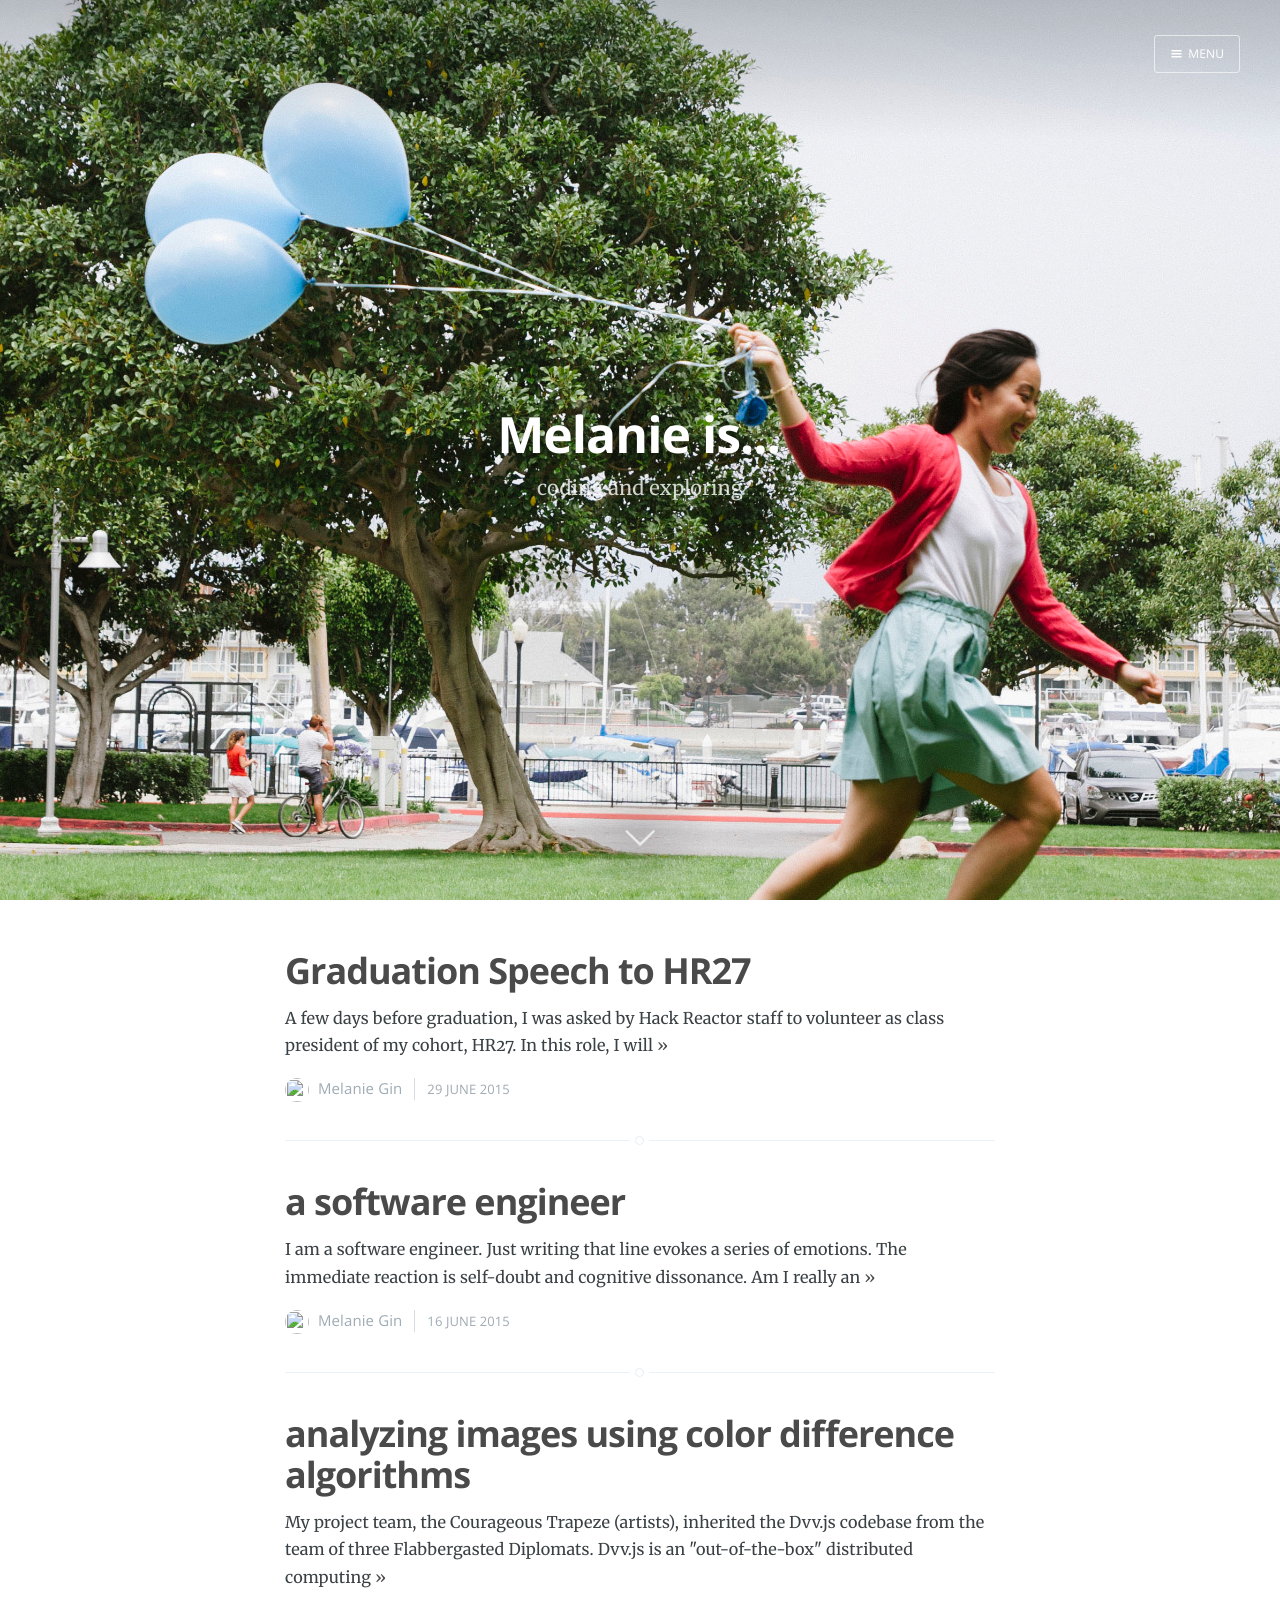
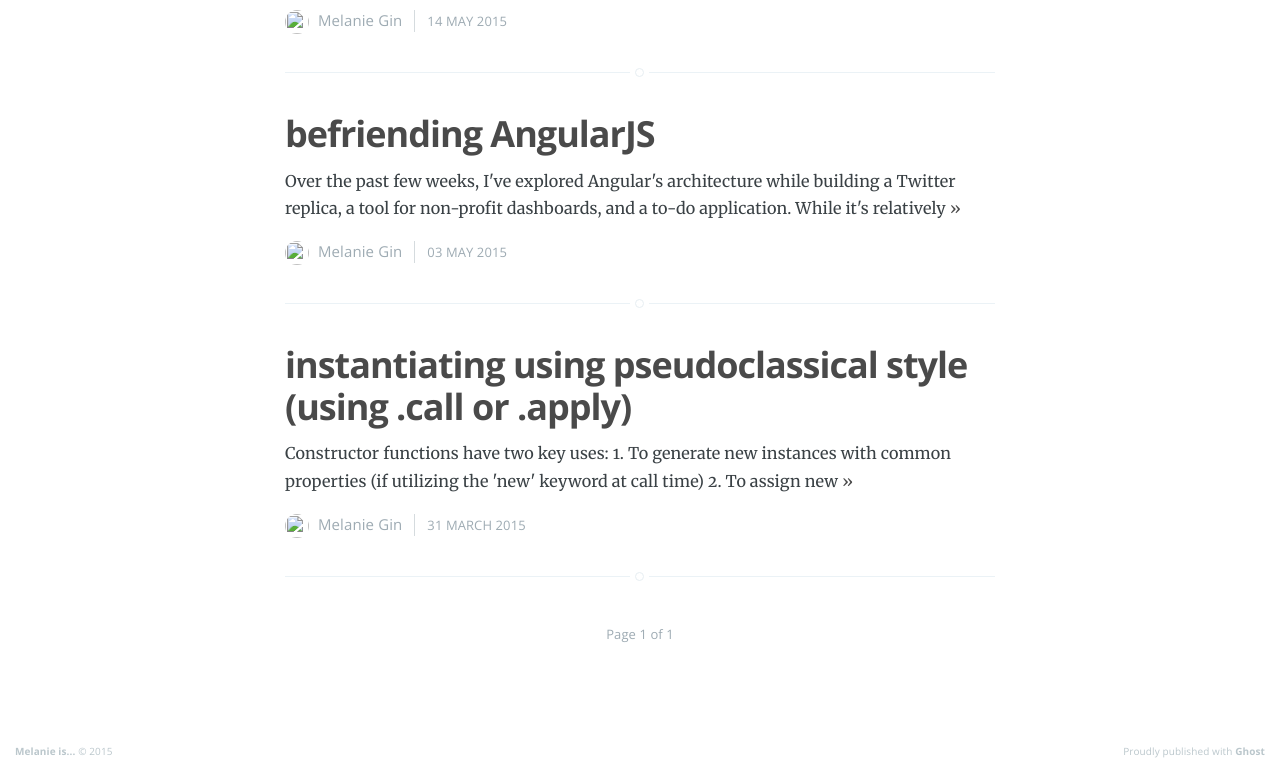
==== commit cb8bedff: "Blog update at 2015-06-29 21:21:07" ====
--- a/index.html
+++ b/index.html
@@ -1,69 +1,18 @@
 
-  <head>
+<head>
     <meta charset="utf-8">
-    <meta http-equiv="Content-Type" content="text/html; charset=utf-8">
-    <meta http-equiv="X-UA-Compatible" content="IE=edge,chrome=1">
+    <meta http-equiv="X-UA-Compatible" content="IE=edge">
 
     <title>Melanie is...</title>
+    <meta name="description" content="coding and exploring">
 
     <meta name="HandheldFriendly" content="True">
-    <meta name="MobileOptimized" content="320">
-    <meta name="apple-mobile-web-app-capable" content="yes">
-    <meta name="apple-mobile-web-app-status-bar-style" content="black-translucent">
-    <meta name="viewport" content="width=device-width, initial-scale=1, maximum-scale=1">
+    <meta name="viewport" content="width=device-width, initial-scale=1.0">
 
-    <meta name="description" content="coding and exploring">
+    <link rel="shortcut icon" href="favicon.ico">
 
-    <meta name="twitter:card" content="summary">
-    <meta name="twitter:title" content="Melanie is...">
-    <meta name="twitter:description" content="coding and exploring">
-
-    <meta property="og:type" content="article">
-    <meta property="og:title" content="Melanie is...">
-    <meta property="og:description" content="coding and exploring">
-
-    <meta name="twitter:site" content="@yourblogtwitter">
-
-<meta name="twitter:creator" content="@yourtwitter">
-
-<meta name="google-site-verification" content="">
-
-<meta property="fb:admins" content="">
-
-    <link href="favicon.ico" rel="shortcut icon" type="image/x-icon">
-    <link href="apple-touch-icon-precomposed.png" rel="apple-touch-icon">
-
-    <link href="http://fonts.googleapis.com/" rel="dns-prefetch">
-    <link href="http://fonts.googleapis.com/css?family=Droid+Serif:400,700,400italic%7COpen+Sans:700,400&amp;subset=latin,latin-ext" rel="stylesheet">
-
-    <link rel="stylesheet" href="assets/css/main.min.css?v=e5ff95d191">
-
-    <script type="text/javascript">
-      var ga_ua = 'UA-XXXXX-X';
-
-var disqus_shortname = 'example';
-
-var enable_pjax = true;
-
-      // Pace Options
-      // ==============
-      window.paceOptions = {
-        catchupTime: 100,
-        minTime: 100,
-        elements: false,
-        restartOnRequestAfter: 500,
-        startOnPageLoad: false
-      }
-
-      // Ghostium Globals
-      // ==============
-      window.GHOSTIUM = {};
-      GHOSTIUM.haveGA = typeof ga_ua !== 'undefined' && ga_ua !== 'UA-XXXXX-X';
-      GHOSTIUM.haveDisqus = typeof disqus_shortname !== 'undefined' && disqus_shortname !== 'example';
-      GHOSTIUM.enablePjax = typeof enable_pjax !== 'undefined' ? enable_pjax : true;
-    </script>
-
-    <script src="assets/js/head-scripts.min.js?v=e5ff95d191"></script>
+    <link rel="stylesheet" type="text/css" href="assets/css/screen.css?v=e5ff95d191">
+    <link rel="stylesheet" type="text/css" href="http://fonts.googleapis.com/css?family=Merriweather:300,700,700italic,300italic%7COpen+Sans:700,400">
 
     <link rel="canonical" href="http://onelovelyname.github.io/">
     
@@ -93,222 +42,135 @@
 
     <meta name="generator" content="Ghost 0.6">
     <link rel="alternate" type="application/rss+xml" title="Melanie is..." href="http://onelovelyname.github.io/rss/">
-  </head>
-  <body class="home-template">
+</head>
+<body class="home-template nav-closed">
 
-    <button data-action="open-drawer" id="drawer-button" class="drawer-button"><i class="fa fa-bars"></i></button>
-<nav tabindex="-1" class="drawer">
-  <div class="drawer-container">
-    <!--.drawer-search(role="search")-->
-    <ul role="navigation" class="drawer-list">
-      
-<li class="drawer-list-item">
-  <a href="index.html" data-pjax>
-    <i class="fa fa-home"></i>Home
-  </a>
-</li>
-<li class="drawer-list-item">
-  <a href="http://onelovelyname.github.io/rss/">
-    <i class="fa fa-rss"></i>Subscribe to Feed
-  </a>
-</li>
-<li class="drawer-list-divider">
-<li class="drawer-list-item drawer-list-title">
-  Follow me
-</li>
-<li class="drawer-list-item">
-  <a href="http://twitter.com" target="_blank">
-    <i class="fa fa-twitter"></i>Twitter
-  </a>
-</li>
-<li class="drawer-list-item">
-  <a href="http://github.com" target="_blank">
-    <i class="fa fa-github"></i>Github
-  </a>
-</li>
+    <div class="nav">
+    <h3 class="nav-title">Menu</h3>
+    <a href="index.html#" class="nav-close">
+        <span class="hidden">Close</span>
+    </a>
+    <ul>
+            <li class="nav-home nav-current" role="presentation"><a href="http://onelovelyname.github.io/">Home</a></li>
     </ul>
-  </div>
+    <a class="subscribe-button icon-feed" href="http://onelovelyname.github.io/rss/">Subscribe</a>
+</div>
+<span class="nav-cover"></span>
+
+
+    <div class="site-wrapper">
+
+        
+<header class="main-header " style="background-image: url(content/images/2015/06/Melanie-24b-2.jpg)">
+    <nav class="main-nav overlay clearfix">
+        
+            <a class="menu-button icon-menu" href="index.html#"><span class="word">Menu</span></a>
+    </nav>
+    <div class="vertical">
+        <div class="main-header-content inner">
+            <h1 class="page-title">Melanie is...</h1>
+            <h2 class="page-description">coding and exploring</h2>
+        </div>
+    </div>
+    <a class="scroll-down icon-arrow-left" href="index.html#content" data-offset="-45"><span class="hidden">Scroll Down</span></a>
+</header>
+
+<main id="content" class="content" role="main">
+
+    <div class="extra-pagination inner">
+    <nav class="pagination" role="navigation">
+    <span class="page-number">Page 1 of 1</span>
+</nav>
+</div>
+
+<article class="post">
+    <header class="post-header">
+        <h2 class="post-title"><a href="graduation-speech-to-hr27/">Graduation Speech to HR27</a></h2>
+    </header>
+    <section class="post-excerpt">
+        <p>A few days before graduation, I was asked by Hack Reactor staff to volunteer as class president of my cohort, HR27. In this role, I will <a class="read-more" href="graduation-speech-to-hr27/">»</a></p>
+    </section>
+    <footer class="post-meta">
+        <img class="author-thumb" src="http://www.gravatar.com/avatar/c5a2af137be70dcd7b7b6ba5c1eca181?s=250&amp;d=mm&amp;r=x" alt="Melanie Gin" nopin="nopin">
+        <a href="author/melanie/">Melanie Gin</a>
+        
+        <time class="post-date" datetime="2015-06-29">29 June 2015</time>
+    </footer>
+</article>
+<article class="post">
+    <header class="post-header">
+        <h2 class="post-title"><a href="a-software-engineer/">a software engineer</a></h2>
+    </header>
+    <section class="post-excerpt">
+        <p>I am a software engineer. Just writing that line evokes a series of emotions. The immediate reaction is self-doubt and cognitive dissonance. Am I really an <a class="read-more" href="a-software-engineer/">»</a></p>
+    </section>
+    <footer class="post-meta">
+        <img class="author-thumb" src="http://www.gravatar.com/avatar/c5a2af137be70dcd7b7b6ba5c1eca181?s=250&amp;d=mm&amp;r=x" alt="Melanie Gin" nopin="nopin">
+        <a href="author/melanie/">Melanie Gin</a>
+        
+        <time class="post-date" datetime="2015-06-16">16 June 2015</time>
+    </footer>
+</article>
+<article class="post">
+    <header class="post-header">
+        <h2 class="post-title"><a href="analyzing-images/">analyzing images using color difference algorithms</a></h2>
+    </header>
+    <section class="post-excerpt">
+        <p>My project team, the Courageous Trapeze (artists), inherited the Dvv.js codebase from the team of three Flabbergasted Diplomats. Dvv.js is an "out-of-the-box" distributed computing <a class="read-more" href="analyzing-images/">»</a></p>
+    </section>
+    <footer class="post-meta">
+        <img class="author-thumb" src="http://www.gravatar.com/avatar/c5a2af137be70dcd7b7b6ba5c1eca181?s=250&amp;d=mm&amp;r=x" alt="Melanie Gin" nopin="nopin">
+        <a href="author/melanie/">Melanie Gin</a>
+        
+        <time class="post-date" datetime="2015-05-14">14 May 2015</time>
+    </footer>
+</article>
+<article class="post">
+    <header class="post-header">
+        <h2 class="post-title"><a href="befriending-angularjs/">befriending AngularJS</a></h2>
+    </header>
+    <section class="post-excerpt">
+        <p>Over the past few weeks, I've explored Angular's architecture while building a Twitter replica, a tool for non-profit dashboards, and a to-do application. While it's relatively <a class="read-more" href="befriending-angularjs/">»</a></p>
+    </section>
+    <footer class="post-meta">
+        <img class="author-thumb" src="http://www.gravatar.com/avatar/c5a2af137be70dcd7b7b6ba5c1eca181?s=250&amp;d=mm&amp;r=x" alt="Melanie Gin" nopin="nopin">
+        <a href="author/melanie/">Melanie Gin</a>
+        
+        <time class="post-date" datetime="2015-05-03">03 May 2015</time>
+    </footer>
+</article>
+<article class="post">
+    <header class="post-header">
+        <h2 class="post-title"><a href="pseudoclassical-class-instantiation-with-subclassing-using-call-or-apply/">instantiating using pseudoclassical style (using .call or .apply)</a></h2>
+    </header>
+    <section class="post-excerpt">
+        <p>Constructor functions have two key uses:  1. To generate new instances with common properties (if utilizing the 'new' keyword at call time)  2. To assign new <a class="read-more" href="pseudoclassical-class-instantiation-with-subclassing-using-call-or-apply/">»</a></p>
+    </section>
+    <footer class="post-meta">
+        <img class="author-thumb" src="http://www.gravatar.com/avatar/c5a2af137be70dcd7b7b6ba5c1eca181?s=250&amp;d=mm&amp;r=x" alt="Melanie Gin" nopin="nopin">
+        <a href="author/melanie/">Melanie Gin</a>
+        
+        <time class="post-date" datetime="2015-03-31">31 March 2015</time>
+    </footer>
+</article>
+
+<nav class="pagination" role="navigation">
+    <span class="page-number">Page 1 of 1</span>
 </nav>
 
-    <div class="drawer-overlay"></div>
-    <main id="container" role="main" class="container">
-      <div class="surface">
-        <div class="surface-container">
-          <div data-pjax-container class="content">
-            
-<aside role="banner" class="cover">
-  <div data-load-image="/content/images/2015/06/Melanie-24b-2.jpg" class="cover-image"></div>
-  <div class="cover-container">
-    <h1 class="cover-title">Melanie is...</h1>
-    <p class="cover-description">coding and exploring</p>
-  </div>
-</aside>
-<section class="wrapper" tabindex="0">
-  <div class="wrapper-container">
-    
-    <section class="post-list">
-        <article itemscope itemtype="http://schema.org/BlogPosting" role="article" class="post-item post">
-  <header class="post-item-header">
-    <h2 itemprop="name" class="post-item-title">
-      <a href="graduation-speech-to-hr27/" itemprop="url" data-pjax title="Graduation Speech to HR27">
-        Graduation Speech to HR27
-      </a>
-    </h2>
-  </header>
-  <section itemprop="description" class="post-item-excerpt">
-    <p>A few days before graduation, I was asked by Hack Reactor staff to volunteer as class president of my cohort, HR27. In this role, I will encourage cohort mates in their job searches and lives,…</p>
-  </section>
-  <footer class="post-item-footer">
-    <ul class="post-item-meta-list">
-      <li class="post-item-meta-item">
-        <time datetime="2015-06-29" itemprop="datePublished">
-          29 minutes ago
-        </time>
-      </li>
-      <li class="post-item-meta-item">
-        <a href="graduation-speech-to-hr27/index.html#disqus_thread" data-pjax data-disqus-identifier="6">Comments</a>
-      </li>
-    </ul>
-  </footer>
-</article>
-        <article itemscope itemtype="http://schema.org/BlogPosting" role="article" class="post-item post">
-  <header class="post-item-header">
-    <h2 itemprop="name" class="post-item-title">
-      <a href="a-software-engineer/" itemprop="url" data-pjax title="a software engineer">
-        a software engineer
-      </a>
-    </h2>
-  </header>
-  <section itemprop="description" class="post-item-excerpt">
-    <p>I am a software engineer. Just writing that line evokes a series of emotions. The immediate reaction is self-doubt and cognitive dissonance. Am I really an engineer or I am just pretending? I couldn’t…</p>
-  </section>
-  <footer class="post-item-footer">
-    <ul class="post-item-meta-list">
-      <li class="post-item-meta-item">
-        <time datetime="2015-06-16" itemprop="datePublished">
-          13 days ago
-        </time>
-      </li>
-      <li class="post-item-meta-item">
-        <a href="a-software-engineer/index.html#disqus_thread" data-pjax data-disqus-identifier="5">Comments</a>
-      </li>
-    </ul>
-  </footer>
-</article>
-        <article itemscope itemtype="http://schema.org/BlogPosting" role="article" class="post-item post">
-  <header class="post-item-header">
-    <h2 itemprop="name" class="post-item-title">
-      <a href="analyzing-images/" itemprop="url" data-pjax title="analyzing images using color difference algorithms">
-        analyzing images using color difference algorithms
-      </a>
-    </h2>
-  </header>
-  <section itemprop="description" class="post-item-excerpt">
-    <p>My project team, the Courageous Trapeze (artists), inherited the Dvv.js codebase from the team of three Flabbergasted Diplomats. Dvv.js is an "out-of-the-box" distributed computing network that allows developers to identify problems on the…</p>
-  </section>
-  <footer class="post-item-footer">
-    <ul class="post-item-meta-list">
-      <li class="post-item-meta-item">
-        <time datetime="2015-05-14" itemprop="datePublished">
-          a month ago
-        </time>
-      </li>
-      <li class="post-item-meta-item">
-        <a href="analyzing-images/index.html#disqus_thread" data-pjax data-disqus-identifier="4">Comments</a>
-      </li>
-    </ul>
-  </footer>
-</article>
-        <article itemscope itemtype="http://schema.org/BlogPosting" role="article" class="post-item post">
-  <header class="post-item-header">
-    <h2 itemprop="name" class="post-item-title">
-      <a href="befriending-angularjs/" itemprop="url" data-pjax title="befriending AngularJS">
-        befriending AngularJS
-      </a>
-    </h2>
-  </header>
-  <section itemprop="description" class="post-item-excerpt">
-    <p>Over the past few weeks, I've explored Angular's architecture while building a Twitter replica, a tool for non-profit dashboards, and a to-do application. While it's relatively easy to get an app up and running, it's…</p>
-  </section>
-  <footer class="post-item-footer">
-    <ul class="post-item-meta-list">
-      <li class="post-item-meta-item">
-        <time datetime="2015-05-03" itemprop="datePublished">
-          2 months ago
-        </time>
-      </li>
-      <li class="post-item-meta-item">
-        <a href="befriending-angularjs/index.html#disqus_thread" data-pjax data-disqus-identifier="2">Comments</a>
-      </li>
-    </ul>
-  </footer>
-</article>
-        <article itemscope itemtype="http://schema.org/BlogPosting" role="article" class="post-item post">
-  <header class="post-item-header">
-    <h2 itemprop="name" class="post-item-title">
-      <a href="pseudoclassical-class-instantiation-with-subclassing-using-call-or-apply/" itemprop="url" data-pjax title="instantiating using pseudoclassical style (using .call or .apply)">
-        instantiating using pseudoclassical style (using .call or .apply)
-      </a>
-    </h2>
-  </header>
-  <section itemprop="description" class="post-item-excerpt">
-    <p>Constructor functions have two key uses:  1. To generate new instances with common properties (if utilizing the 'new' keyword at call time)  2. To assign new properties to a focal object (without the 'new' keyword)…</p>
-  </section>
-  <footer class="post-item-footer">
-    <ul class="post-item-meta-list">
-      <li class="post-item-meta-item">
-        <time datetime="2015-03-31" itemprop="datePublished">
-          3 months ago
-        </time>
-      </li>
-      <li class="post-item-meta-item">
-        <a href="pseudoclassical-class-instantiation-with-subclassing-using-call-or-apply/index.html#disqus_thread" data-pjax data-disqus-identifier="3">Comments</a>
-      </li>
-    </ul>
-  </footer>
-</article>
-    </section>
-
-      <nav role="pagination" class="post-list-pagination">
-  <span class="post-list-pagination-item post-list-pagination-item-current">Page 1 of 1</span>
-</nav>
+</main>
 
 
-    <footer role="contentinfo" class="footer">
-  <p><small>© 2015. All Rights Reserved.</small></p>
-  <p><small><a href="http://ghostium.oswaldoacauan.com/" target="_blank">Ghostium Theme</a> by <a href="http://twitter.com/oswaldoacauan" target="_blank">@oswaldoacauan</a></small></p>
-  <p><small>Proudly published with <a href="http://ghost.org" target="_blank">Ghost</a></small></p>
-</footer>
-  </div>
-</section>
+        <footer class="site-footer clearfix">
+            <section class="copyright"><a href="http://onelovelyname.github.io">Melanie is...</a> © 2015</section>
+            <section class="poweredby">Proudly published with <a href="https://ghost.org">Ghost</a></section>
+        </footer>
 
-          </div>
-        </div>
-      </div>
-    </main>
+    </div>
 
     <script src="public/jquery.js?v=e5ff95d191"></script>
 
-    <script src="assets/js/foot-scripts.min.js?v=e5ff95d191"></script>
+    <script type="text/javascript" src="assets/js/jquery.fitvids.js?v=e5ff95d191"></script>
+    <script type="text/javascript" src="assets/js/index.js?v=e5ff95d191"></script>
 
-    <script type="text/javascript">
-
-      if(GHOSTIUM.haveGA) {
-        (function(g,h,o,s,t,z){g.GoogleAnalyticsObject=s;g[s]||(g[s]=
-        function(){(g[s].q=g[s].q||[]).push(arguments)});g[s].s=+new Date;
-        t=h.createElement(o);z=h.getElementsByTagName(o)[0];
-        t.src='//www.google-analytics.com/analytics.js';
-        z.parentNode.insertBefore(t,z)}(window,document,'script','ga'));
-        ga('create',ga_ua);ga('send','pageview');
-      }
-
-      if(GHOSTIUM.haveDisqus) {
-        (function () {
-        var s = document.createElement('script'); s.async = true;
-        s.type = 'text/javascript';
-        s.src = '//' + disqus_shortname + '.disqus.com/count.js';
-        (document.getElementsByTagName('HEAD')[0] || document.getElementsByTagName('BODY')[0]).appendChild(s);
-        }());
-      }
-    </script>
-  </body>
+</body>
--- a/assets/css/screen.css
+++ b/assets/css/screen.css
@@ -0,0 +1,2066 @@
+/* ==========================================================================
+   Table of Contents
+   ========================================================================== */
+
+/*
+
+    0.  Normalize
+    1.  Icons
+    2.  General
+    3.  Utilities
+    4.  General
+    5.  Single Post
+    6.  Tag Archive
+    7.  Read Next
+    8.  Third Party Elements
+    9.  Pagination
+    10.  Footer
+    11. Media Queries (Tablet)
+    12. Media Queries (Mobile)
+    13. Animations
+
+*/
+
+/* ==========================================================================
+   0. Normalize.css v2.1.3 | MIT License | git.io/normalize | (minified)
+   ========================================================================== */
+
+article, aside, details,
+figcaption, figure,
+footer, header, hgroup,
+main, nav, section,
+summary { display: block; }
+audio, canvas, video { display: inline-block; }
+audio:not([controls]) { display: none; height: 0; }
+[hidden], template { display: none; }
+html {
+   font-family: sans-serif;
+   -ms-text-size-adjust: 100%;
+   -webkit-text-size-adjust: 100%;
+}
+body { margin: 0; }
+a { background: transparent; }
+a:focus { outline: thin dotted; }
+a:active, a:hover { outline: 0; }
+h1 { font-size: 2em; margin: 0.67em 0; }
+abbr[title] { border-bottom: 1px dotted; }
+b, strong { font-weight: 700; }
+dfn { font-style: italic; }
+hr {
+   -moz-box-sizing: content-box;
+   box-sizing: content-box;
+   height: 0;
+}
+mark { background: #FF0; color: #000; }
+code, kbd, pre,
+samp { font-family: monospace, serif; font-size: 1em; }
+pre { white-space: pre-wrap; }
+q { quotes: "\201C" "\201D" "\2018" "\2019"; }
+small { font-size: 80%; }
+sub, sup {
+   font-size: 75%;
+   line-height: 0;
+   position: relative;
+   vertical-align: baseline;
+}
+sup { top: -0.5em; }
+sub { bottom: -0.25em; }
+img { border: 0; }
+svg:not(:root) { overflow: hidden; }
+figure { margin: 0; }
+fieldset {
+   border: 1px solid #c0c0c0;
+   margin: 0 2px;
+   padding: 0.35em 0.625em 0.75em;
+}
+legend { border: 0; padding: 0; }
+button, input, select,
+textarea { font-family: inherit; font-size: 100%; margin: 0; }
+button, input { line-height: normal; }
+button, select { text-transform: none; }
+button, html input[type="button"],
+input[type="reset"], input[type="submit"] {
+   -webkit-appearance: button;
+   cursor: pointer;
+}
+button[disabled], html input[disabled] { cursor: default; }
+input[type="checkbox"],
+input[type="radio"] { box-sizing: border-box; padding: 0; }
+input[type="search"] {
+   -webkit-appearance: textfield;
+   -moz-box-sizing: content-box;
+   -webkit-box-sizing: content-box;
+   box-sizing: content-box;
+}
+input[type="search"]::-webkit-search-cancel-button,
+input[type="search"]::-webkit-search-decoration { -webkit-appearance: none; }
+button::-moz-focus-inner,
+input::-moz-focus-inner { border: 0; padding: 0; }
+textarea { overflow: auto; vertical-align: top; }
+table { border-collapse: collapse; border-spacing: 0; }
+
+
+/* ==========================================================================
+   1. Icons - Sets up the icon font and respective classes
+   ========================================================================== */
+
+/* Import the font file with the icons in it */
+@font-face {
+    font-family: "casper-icons";
+    src:url("../fonts/casper-icons.eot?v=1");
+    src:url("../fonts/casper-icons.eot?v=1") format("embedded-opentype"),
+        url("../fonts/casper-icons.woff?v=1") format("woff"),
+        url("../fonts/casper-icons.ttf?v=1") format("truetype"),
+        url("../fonts/casper-icons.svg?v=1") format("svg");
+    font-weight: normal;
+    font-style: normal;
+}
+
+/* Apply these base styles to all icons */
+[class^="icon-"]:before, [class*=" icon-"]:before {
+    font-family: "casper-icons", "Open Sans", sans-serif;
+    speak: none;
+    font-style: normal;
+    font-weight: normal;
+    font-variant: normal;
+    text-transform: none;
+    line-height: 1;
+    text-decoration: none !important;
+    -webkit-font-smoothing: antialiased;
+    -moz-osx-font-smoothing: grayscale;
+}
+
+/* Each icon is created by inserting the correct character into the
+   content of the :before pseudo element. Like a boss. */
+.icon-ghost:before {
+    content: "\f600";
+}
+.icon-feed:before {
+    content: "\f601";
+}
+.icon-twitter:before {
+    content: "\f602";
+    font-size: 1.1em;
+}
+.icon-google-plus:before {
+    content: "\f603";
+}
+.icon-facebook:before {
+    content: "\f604";
+}
+.icon-arrow-left:before {
+    content: "\f605";
+}
+.icon-stats:before {
+    content: "\f606";
+}
+.icon-location:before {
+    content: "\f607";
+    margin-left: -3px; /* Tracking fix */
+}
+.icon-link:before {
+    content: "\f608";
+}
+.icon-menu:before {
+    content: "\f609";
+}
+/*
+    IMPORTANT: When making any changes to the icon font, be sure to increment
+    the version number by 1 in the @font-face rule. `?v=1` becomes `?v=2`
+    This forces browsers to download the new font file.
+*/
+
+
+/* ==========================================================================
+   2. General - Setting up some base styles
+   ========================================================================== */
+
+html {
+    height: 100%;
+    max-height: 100%;
+    font-size: 62.5%;
+    -webkit-tap-highlight-color: rgba(0, 0, 0, 0);
+}
+
+body {
+    height: 100%;
+    max-height: 100%;
+    font-family: "Merriweather", serif;
+    letter-spacing: 0.01rem;
+    font-size: 1.8rem;
+    line-height: 1.75em;
+    color: #3A4145;
+    -webkit-font-feature-settings: 'kern' 1;
+    -moz-font-feature-settings: 'kern' 1;
+    -o-font-feature-settings: 'kern' 1;
+    text-rendering: geometricPrecision;
+}
+
+::-moz-selection {
+    background: #D6EDFF;
+}
+
+::selection {
+    background: #D6EDFF;
+}
+
+h1, h2, h3,
+h4, h5, h6 {
+    -webkit-font-feature-settings: 'dlig' 1, 'liga' 1, 'lnum' 1, 'kern' 1;
+    -moz-font-feature-settings: 'dlig' 1, 'liga' 1, 'lnum' 1, 'kern' 1;
+    -o-font-feature-settings: 'dlig' 1, 'liga' 1, 'lnum' 1, 'kern' 1;
+    color: #2E2E2E;
+    line-height: 1.15em;
+    margin: 0 0 0.4em 0;
+    font-family: "Open Sans", sans-serif;
+    text-rendering: geometricPrecision;
+}
+
+h1 {
+    font-size: 5rem;
+    letter-spacing: -2px;
+    text-indent: -3px;
+}
+
+h2 {
+    font-size: 3.6rem;
+    letter-spacing: -1px;
+}
+
+h3 {
+    font-size: 3rem;
+}
+
+h4 {
+    font-size: 2.5rem;
+}
+
+h5 {
+    font-size: 2rem;
+}
+
+h6 {
+    font-size: 2rem;
+}
+
+a {
+    color: #4A4A4A;
+    transition: color 0.3s ease;
+}
+
+a:hover {
+    color: #111;
+}
+
+p, ul, ol, dl {
+    -webkit-font-feature-settings: 'liga' 1, 'onum' 1, 'kern' 1;
+    -moz-font-feature-settings: 'liga' 1, 'onum' 1, 'kern' 1;
+    -o-font-feature-settings: 'liga' 1, 'onum' 1, 'kern' 1;
+    margin: 0 0 1.75em 0;
+    text-rendering: geometricPrecision;
+}
+
+ol, ul {
+    padding-left: 3rem;
+}
+
+ol ol, ul ul,
+ul ol, ol ul {
+    margin: 0 0 0.4em 0;
+    padding-left: 2em;
+}
+
+dl dt {
+    float: left;
+    width: 180px;
+    overflow: hidden;
+    clear: left;
+    text-align: right;
+    text-overflow: ellipsis;
+    white-space: nowrap;
+    font-weight: 700;
+    margin-bottom: 1em;
+}
+
+dl dd {
+    margin-left: 200px;
+    margin-bottom: 1em
+}
+
+li {
+    margin: 0.4em 0;
+}
+
+li li {
+    margin: 0;
+}
+
+hr {
+    display: block;
+    height: 1px;
+    border: 0;
+    border-top: #EFEFEF 1px solid;
+    margin: 3.2em 0;
+    padding: 0;
+}
+
+blockquote {
+    -moz-box-sizing: border-box;
+    box-sizing: border-box;
+    margin: 1.75em 0 1.75em -2.2em;
+    padding: 0 0 0 1.75em;
+    border-left: #4A4A4A 0.4em solid;
+}
+
+blockquote p {
+    margin: 0.8em 0;
+    font-style: italic;
+}
+
+blockquote small {
+    display: inline-block;
+    margin: 0.8em 0 0.8em 1.5em;
+    font-size: 0.9em;
+    color: #CCC;
+}
+
+blockquote small:before { content: "\2014 \00A0"; }
+
+blockquote cite {
+    font-weight: 700;
+}
+
+blockquote cite a { font-weight: normal; }
+
+mark {
+    background-color: #fdffb6;
+}
+
+code, tt {
+    padding: 1px 3px;
+    font-family: Inconsolata, monospace, sans-serif;
+    font-size: 0.85em;
+    white-space: pre-wrap;
+    border: #E3EDF3 1px solid;
+    background: #F7FAFB;
+    border-radius: 2px;
+}
+
+pre {
+    -moz-box-sizing: border-box;
+    box-sizing: border-box;
+    margin: 0 0 1.75em 0;
+    border: #E3EDF3 1px solid;
+    width: 100%;
+    padding: 10px;
+    font-family: Inconsolata, monospace, sans-serif;
+    font-size: 0.9em;
+    white-space: pre;
+    overflow: auto;
+    background: #F7FAFB;
+    border-radius: 3px;
+}
+
+pre code, pre tt {
+    font-size: inherit;
+    white-space: pre-wrap;
+    background: transparent;
+    border: none;
+    padding: 0;
+}
+
+kbd {
+    display: inline-block;
+    margin-bottom: 0.4em;
+    padding: 1px 8px;
+    border: #CCC 1px solid;
+    color: #666;
+    text-shadow: #FFF 0 1px 0;
+    font-size: 0.9em;
+    font-weight: 700;
+    background: #F4F4F4;
+    border-radius: 4px;
+    box-shadow:
+        0 1px 0 rgba(0, 0, 0, 0.2),
+        0 1px 0 0 #fff inset;
+}
+
+table {
+    -moz-box-sizing: border-box;
+    box-sizing: border-box;
+    margin: 1.75em 0;
+    width: 100%;
+    max-width: 100%;
+    background-color: transparent;
+}
+
+table th,
+table td {
+    padding: 8px;
+    line-height: 20px;
+    text-align: left;
+    vertical-align: top;
+    border-top: #EFEFEF 1px solid;
+}
+
+table th { color: #000; }
+
+table caption + thead tr:first-child th,
+table caption + thead tr:first-child td,
+table colgroup + thead tr:first-child th,
+table colgroup + thead tr:first-child td,
+table thead:first-child tr:first-child th,
+table thead:first-child tr:first-child td {
+    border-top: 0;
+}
+
+table tbody + tbody { border-top: #EFEFEF 2px solid; }
+
+table table table { background-color: #FFF; }
+
+table tbody > tr:nth-child(odd) > td,
+table tbody > tr:nth-child(odd) > th {
+    background-color: #F6F6F6;
+}
+
+table.plain tbody > tr:nth-child(odd) > td,
+table.plain tbody > tr:nth-child(odd) > th {
+   background: transparent;
+}
+
+iframe, .fluid-width-video-wrapper {
+    display: block;
+    margin: 1.75em 0;
+}
+
+/* When a video is inside the fitvids wrapper, drop the
+margin on the iframe, cause it breaks stuff. */
+.fluid-width-video-wrapper iframe {
+    margin: 0;
+}
+
+
+/* ==========================================================================
+   3. Utilities - These things get used a lot
+   ========================================================================== */
+
+/* Clears shit */
+.clearfix:before,
+.clearfix:after {
+    content: " ";
+    display: table;
+}
+.clearfix:after { clear: both; }
+.clearfix { zoom: 1; }
+
+/* Hides shit */
+.hidden {
+    text-indent: -9999px;
+    visibility: hidden;
+    display: none;
+}
+
+/* Creates a responsive wrapper that makes our content scale nicely */
+.inner {
+    position: relative;
+    width: 80%;
+    max-width: 710px;
+    margin: 0 auto;
+}
+
+/* Centres vertically yo. (IE8+) */
+.vertical {
+    display: table-cell;
+    vertical-align: middle;
+}
+
+/* Wraps the main content & footer */
+.site-wrapper {
+    position: relative;
+    z-index: 10;
+    min-height: 100%;
+    background: #fff;
+    -webkit-transition: -webkit-transform 0.5s ease;
+            transition: transform 0.5s ease;
+}
+
+body.nav-opened .site-wrapper {
+    overflow-x: hidden;
+    -webkit-transform: translate3D(-240px, 0, 0);
+        -ms-transform: translate3D(-240px, 0, 0);
+            transform: translate3D(-240px, 0, 0);
+    -webkit-transition: -webkit-transform 0.3s ease;
+            transition: transform 0.3s ease;
+}
+
+
+/* ==========================================================================
+   4. General - The main styles for the the theme
+   ========================================================================== */
+
+/* Big cover image on the home page */
+.main-header {
+    position: relative;
+    display: table;
+    width: 100%;
+    height: 100vh;
+    margin-bottom: 5rem;
+    text-align: center;
+    background: #222 no-repeat center center;
+    background-size: cover;
+    overflow: hidden;
+}
+
+.main-header .inner {
+    width: 80%;
+}
+
+.main-nav {
+    position: relative;
+    padding: 35px 40px;
+    margin: 0 0 30px 0;
+}
+
+.main-nav a {
+    text-decoration: none;
+    font-family: 'Open Sans', sans-serif;
+}
+
+/* Navigation */
+body.nav-opened .nav-cover {
+    position: fixed;
+    top: 0;
+    left: 0;
+    right: 240px;
+    bottom: 0;
+    z-index: 200;
+}
+
+.nav {
+    position: fixed;
+    top: 0;
+    right: 0;
+    bottom: 0;
+    z-index: 5;
+    width: 240px;
+    opacity: 0;
+    background: #111;
+    margin-bottom: 0;
+    text-align: left;
+    overflow-y: auto;
+    -webkit-transition: -webkit-transform 0.5s ease,
+                        opacity 0.3s ease 0.7s;
+            transition: transform 0.5s ease,
+                        opacity 0.3s ease 0.7s;
+}
+
+body.nav-closed .nav {
+    -webkit-transform: translate3D(97px, 0, 0);
+        -ms-transform: translate3D(97px, 0, 0);
+            transform: translate3D(97px, 0, 0);
+}
+
+body.nav-opened .nav {
+    opacity: 1;
+    -webkit-transition: -webkit-transform 0.3s ease,
+                        opacity 0s ease 0s;
+            transition: transform 0.3s ease,
+                        opacity 0s ease 0s;
+    -webkit-transform: translate3D(0, 0, 0);
+        -ms-transform: translate3D(0, 0, 0);
+            transform: translate3D(0, 0, 0);
+}
+
+.nav-title {
+    position: absolute;
+    top: 45px;
+    left: 30px;
+    font-size: 16px;
+    font-weight: 100;
+    text-transform: uppercase;
+    color: #fff;
+}
+
+.nav-close {
+    position: absolute;
+    top: 38px;
+    right: 25px;
+    width: 20px;
+    height: 20px;
+    padding: 0;
+    font-size: 10px;
+}
+
+.nav-close:focus {
+    outline: 0;
+}
+
+.nav-close:before,
+.nav-close:after {
+    content: '';
+    position: absolute;
+    top: 0;
+    width: 20px;
+    height: 1px;
+    background: rgb(150,150,150);
+    top: 15px;
+    -webkit-transition: background 0.15s ease;
+            transition: background 0.15s ease;
+}
+
+.nav-close:before {
+    -webkit-transform: rotate(45deg);
+        -ms-transform: rotate(45deg);
+            transform: rotate(45deg);
+}
+
+.nav-close:after {
+    -webkit-transform: rotate(-45deg);
+        -ms-transform: rotate(-45deg);
+            transform: rotate(-45deg);
+}
+
+.nav-close:hover:before,
+.nav-close:hover:after {
+    background: rgb(255,255,255);
+}
+
+.nav ul {
+    padding: 90px 9% 5%;
+    list-style: none;
+    counter-reset: item;
+}
+
+.nav li:before {
+    display: block;
+    float: right;
+    padding-right: 4%;
+    padding-left: 5px;
+    text-align: right;
+    font-size: 1.2rem;
+    vertical-align: bottom;
+    color: #B8B8B8;
+    content: counter(item, lower-roman);
+    counter-increment: item;
+}
+.nav li {
+    margin: 0;
+}
+.nav li a {
+    text-decoration: none;
+    line-height: 1.4;
+    font-size: 1.4rem;
+    display: block;
+    padding: 0.6rem 4%;
+    overflow: hidden;
+    white-space: nowrap;
+    text-overflow: ellipsis;
+}
+.nav li a:after {
+    display: inline-block;
+    content: " .......................................................";
+    color: rgba(255,255,255,0.2);
+    margin-left: 5px;
+}
+.nav .nav-current:before {
+    color: #fff;
+}
+.nav .nav-current a:after {
+    content: " ";
+    border-bottom: rgba(255,255,255,0.5) 1px solid;
+    width: 100%;
+    height: 1px;
+}
+
+.nav a:link,
+.nav a:visited {
+    color: #B8B8B8;
+}
+
+.nav li.nav-current a,
+.nav a:hover,
+.nav a:active,
+.nav a:focus {
+    color: #fff;
+}
+
+.subscribe-button {
+    -webkit-box-sizing: border-box;
+    -moz-box-sizing: border-box;
+    box-sizing: border-box;
+    display: block;
+    position: absolute;
+    bottom: 30px;
+    left: 30px;
+    right: 30px;
+    height: 38px;
+    padding: 0 20px;
+    color: #111 !important; /* Overides `.nav a:link, .nav a:visited` colour */
+    text-align: center;
+    font-size: 12px;
+    font-family: "Open Sans", sans-serif;
+    text-transform: uppercase;
+    text-decoration: none;
+    line-height: 35px;
+    border-radius: 3px;
+    background: #fff;
+    transition: all ease 0.3s;
+}
+.subscribe-button:before {
+    font-size: 9px;
+    margin-right: 6px;
+}
+
+
+/* Create a bouncing scroll-down arrow on homepage with cover image */
+.scroll-down {
+    display: block;
+    position: absolute;
+    z-index: 100;
+    bottom: 45px;
+    left: 50%;
+    margin-left: -16px;
+    width: 34px;
+    height: 34px;
+    font-size: 34px;
+    text-align: center;
+    text-decoration: none;
+    color: rgba(255,255,255,0.7);
+    -webkit-transform: rotate(-90deg);
+    -ms-transform: rotate(-90deg);
+    transform: rotate(-90deg);
+    -webkit-animation: bounce 4s 2s infinite;
+    animation: bounce 4s 2s infinite;
+}
+
+/* Stop it bouncing and increase contrast when hovered */
+.scroll-down:hover {
+    color: #fff;
+    -webkit-animation: none;
+    animation: none;
+}
+
+/* Put a semi-opaque radial gradient behind the icon to make it more visible
+   on photos which happen to have a light background. */
+.home-template .main-header:after {
+    display: block;
+    content: " ";
+    width: 150px;
+    height: 130px;
+    border-radius: 100%;
+    position: absolute;
+    bottom: 0;
+    left: 50%;
+    margin-left: -75px;
+    background: radial-gradient(ellipse at center,  rgba(0,0,0,0.15) 0%,rgba(0,0,0,0) 70%,rgba(0,0,0,0) 100%);
+}
+
+/* Hide when there's no cover image or on page2+ */
+.no-cover .scroll-down,
+.no-cover.main-header:after,
+.archive-template .scroll-down,
+.archive-template .main-header:after {
+    display: none
+}
+
+/* Appears in the top left corner of your home page */
+.blog-logo {
+    display: block;
+    float: left;
+    background: none !important; /* Makes sure there is never a background */
+    border: none !important; /* Makes sure there is never a border */
+}
+
+.blog-logo img {
+    -webkit-box-sizing: border-box;
+    -moz-box-sizing: border-box;
+    box-sizing: border-box;
+    display: block;
+    height: 38px;
+    padding: 1px 0 5px 0;
+    width: auto;
+}
+
+.menu-button {
+    -webkit-box-sizing: border-box;
+    -moz-box-sizing: border-box;
+    box-sizing: border-box;
+    display: inline-block;
+    float: right;
+    height: 38px;
+    padding: 0 15px;
+    border-style: solid;
+    border-width: 1px;
+    opacity: 1;
+    text-align: center;
+    font-size: 12px;
+    text-transform: uppercase;
+    line-height: 35px;
+    white-space: nowrap;
+    border-radius: 3px;
+    transition: all 0.5s ease;
+}
+.menu-button:before {
+    font-size: 12px;
+    font-weight: bold;
+    margin-right: 6px;
+    position: relative;
+    top: 1px;
+}
+.menu-button:hover {
+    background: #fff;
+}
+.menu-button:focus {
+    outline: 0;
+}
+
+/* When the navigation is closed */
+.nav-closed .menu-button {
+    color: #fff;
+    border-color: rgba(255, 255, 255, 0.6);
+}
+.nav-closed .menu-button:hover {
+    color: #222;
+}
+
+/* When the navigation is closed and there is no cover image */
+.nav-closed .no-cover .menu-button {
+    border-color: #BFC8CD;
+    color: #9EABB3;
+}
+.nav-closed .no-cover .menu-button:hover {
+    border-color: #555;
+    color: #555;
+}
+
+/* When the navigation is opened */
+.nav-opened .menu-button {
+    padding: 0 12px;
+    background: #111;
+    border-color: #111;
+    color: #fff;
+    -webkit-transform: translate3D(94px, 0, 0);
+        -ms-transform: translate3D(94px, 0, 0);
+            transform: translate3D(94px, 0, 0);
+    transition: all 0.3s ease;
+}
+
+.nav-opened .menu-button .word {
+    opacity: 0;
+    transition: all 0.3s ease;
+}
+
+/* Special styles when overlaid on an image*/
+.main-nav.overlay {
+    position: absolute;
+    top: 0;
+    left: 0;
+    right: 0;
+    height: 70px;
+    border: none;
+    background: linear-gradient(to bottom, rgba(0,0,0,0.2) 0%,rgba(0,0,0,0) 100%);
+}
+.no-cover .main-nav.overlay {
+    background: none;
+}
+
+/* The details of your blog. Defined in ghost/settings/ */
+.page-title {
+    margin: 10px 0 10px 0;
+    font-size: 5rem;
+    letter-spacing: -1px;
+    font-weight: 700;
+    font-family: "Open Sans", sans-serif;
+    color: #fff;
+}
+
+.page-description {
+    margin: 0;
+    font-size: 2rem;
+    line-height: 1.5em;
+    font-weight: 400;
+    font-family: "Merriweather", serif;
+    letter-spacing: 0.01rem;
+    color: rgba(255,255,255,0.8);
+}
+
+.no-cover.main-header {
+    min-height: 160px;
+    max-height: 40vh;
+    background: #f5f8fa;
+}
+
+.no-cover .page-title {
+    color: rgba(0,0,0,0.8);
+}
+
+.no-cover .page-description {
+    color: rgba(0,0,0,0.5);
+}
+
+/* Add subtle load-in animation for content on the home page */
+.home-template .page-title {
+    -webkit-animation: fade-in-down 0.6s;
+    animation: fade-in-down 0.6s;
+    -webkit-animation-delay: 0.2s;
+    animation-delay: 0.2s;
+}
+.home-template .page-description {
+    -webkit-animation: fade-in-down 0.9s;
+    animation: fade-in-down 0.9s;
+    -webkit-animation-delay: 0.1s;
+    animation-delay: 0.1s;
+}
+
+/* Every post, on every page, gets this style on its <article> tag */
+.post {
+    position: relative;
+    width: 80%;
+    max-width: 710px;
+    margin: 4rem auto;
+    padding-bottom: 4rem;
+    border-bottom: #EBF2F6 1px solid;
+    word-wrap: break-word;
+}
+
+/* Add a little circle in the middle of the border-bottom on our .post
+   just for the lolz and stylepoints. */
+.post:after {
+    display: block;
+    content: "";
+    width: 7px;
+    height: 7px;
+    border: #E7EEF2 1px solid;
+    position: absolute;
+    bottom: -5px;
+    left: 50%;
+    margin-left: -5px;
+    background: #FFF;
+    border-radius: 100%;
+    box-shadow: #FFF 0 0 0 5px;
+}
+
+body:not(.post-template) .post-title {
+    font-size: 3.6rem;
+}
+
+.post-title a {
+    text-decoration: none;
+}
+
+.post-excerpt p {
+    margin: 0;
+    font-size: 0.9em;
+    line-height: 1.7em;
+}
+
+.read-more {
+    text-decoration: none;
+}
+
+.post-meta {
+    display: block;
+    margin: 1.75rem 0 0 0;
+    font-family: "Open Sans", sans-serif;
+    font-size: 1.5rem;
+    line-height: 2.2rem;
+    color: #9EABB3;
+}
+
+.author-thumb {
+    width: 24px;
+    height: 24px;
+    float: left;
+    margin-right: 9px;
+    border-radius: 100%;
+}
+
+.post-meta a {
+    color: #9EABB3;
+    text-decoration: none;
+}
+
+.post-meta a:hover {
+    text-decoration: underline;
+}
+
+.user-meta {
+    position: relative;
+    padding: 0.3rem 40px 0 100px;
+    min-height: 77px;
+}
+
+.post-date {
+    display: inline-block;
+    margin-left: 8px;
+    padding-left: 12px;
+    border-left: #d5dbde 1px solid;
+    text-transform: uppercase;
+    font-size: 1.3rem;
+    white-space: nowrap;
+}
+
+.user-image {
+    position: absolute;
+    top: 0;
+    left: 0;
+}
+
+.user-name {
+    display: block;
+    font-weight: 700;
+}
+
+.user-bio {
+    display: block;
+    max-width: 440px;
+    font-size: 1.4rem;
+    line-height: 1.5em;
+}
+
+.publish-meta {
+    position: absolute;
+    top: 0;
+    right: 0;
+    padding: 4.3rem 0 4rem 0;
+    text-align: right;
+}
+
+.publish-heading {
+    display: block;
+    font-weight: 700;
+}
+
+.publish-date {
+    display: block;
+    font-size: 1.4rem;
+    line-height: 1.5em;
+}
+
+
+/* ==========================================================================
+   5. Single Post - When you click on an individual post
+   ========================================================================== */
+
+.post-template .post-header {
+   margin-bottom: 3.4rem;
+}
+
+.post-template .post-title {
+    margin-bottom: 0;
+}
+
+.post-template .post-meta {
+    margin: 0;
+}
+
+.post-template .post-date {
+    padding: 0;
+    margin: 0;
+    border: none;
+}
+
+/* Stop elements, such as img wider than the post content, from
+   creating horizontal scroll - slight hack due to imperfections
+   with browser width % calculations and rounding */
+.post-template .content {
+    overflow: hidden;
+}
+
+/* Tweak the .post wrapper style */
+.post-template .post {
+    margin-top: 0;
+    border-bottom: none;
+    padding-bottom: 0;
+}
+
+/* Kill that stylish little circle that was on the border, too */
+.post-template .post:after {
+    display: none;
+}
+
+/* Keep images centered, and allow images wider than the main
+   text column to break out. */
+.post-content img {
+    display: block;
+    max-width: 126%;
+    height: auto;
+    padding: 0.6em 0;
+    /* Centers an image by (1) pushing its left edge to the
+       center of its container and (2) shifting the entire image
+       in the opposite direction by half its own width.
+       Works for images that are larger than their containers. */
+    position: relative;
+    left: 50%;
+    -webkit-transform: translateX(-50%); /* for Safari and iOS */
+    -ms-transform: translateX(-50%); /* for IE9 */
+    transform: translateX(-50%);
+}
+
+.footnotes {
+    font-style: italic;
+    font-size: 1.3rem;
+    line-height: 1.6em;
+}
+
+.footnotes li {
+    margin: 0.6rem 0;
+}
+
+.footnotes p {
+    margin: 0;
+}
+
+.footnotes p a:last-child {
+    text-decoration: none;
+}
+
+
+/* The author credit area after the post */
+.post-footer {
+    position: relative;
+    margin: 6rem 0 0 0;
+    padding: 6rem 0 0 0;
+    border-top: #EBF2F6 1px solid;
+}
+
+.post-footer h4 {
+    font-size: 1.8rem;
+    margin: 0;
+}
+
+.post-footer p {
+    margin: 1rem 0;
+    font-size: 1.4rem;
+    line-height: 1.75em;
+}
+
+/* list of author links - location / url */
+.author-meta {
+    padding: 0;
+    margin: 0;
+    list-style: none;
+    font-size: 1.4rem;
+    line-height: 1;
+    font-style: italic;
+    color: #9EABB3;
+}
+
+.author-meta a {
+    color: #9EABB3;
+}
+.author-meta a:hover {
+    color: #111;
+}
+
+/* Create some space to the right for the share links */
+.post-footer .author {
+    margin-right: 180px;
+}
+
+.post-footer h4 a {
+    color: #2e2e2e;
+    text-decoration: none;
+}
+
+.post-footer h4 a:hover {
+    text-decoration: underline;
+}
+
+/* Drop the share links in the space to the right.
+   Doing it like this means it's easier for the author bio
+   to be flexible at smaller screen sizes while the share
+   links remain at a fixed width the whole time */
+.post-footer .share {
+    position: absolute;
+    top: 6rem;
+    right: 0;
+    width: 140px;
+}
+
+.post-footer .share a {
+    font-size: 1.8rem;
+    display: inline-block;
+    margin: 1rem 1.6rem 1.6rem 0;
+    color: #BBC7CC;
+    text-decoration: none;
+}
+
+.post-footer .share .icon-twitter:hover {
+    color: #55acee;
+}
+.post-footer .share .icon-facebook:hover {
+    color: #3b5998;
+}
+.post-footer .share .icon-google-plus:hover {
+    color: #dd4b39;
+}
+
+
+/* ==========================================================================
+   6. Author profile
+   ========================================================================== */
+
+.post-head.main-header {
+    height: 65vh;
+    min-height: 180px;
+}
+
+.no-cover.post-head.main-header {
+    height: 85px;
+    min-height: 0;
+    margin-bottom: 0;
+    background: transparent;
+}
+
+.tag-head.main-header {
+    height: 40vh;
+    min-height: 180px;
+}
+
+.author-head.main-header {
+    height: 40vh;
+    min-height: 180px;
+}
+
+.no-cover.author-head.main-header {
+    height: 10vh;
+    min-height: 100px;
+    background: transparent;
+}
+
+.author-profile {
+    padding: 0 15px 5rem 15px;
+    border-bottom: #EBF2F6 1px solid;
+    text-align: center;
+}
+
+/* Add a little circle in the middle of the border-bottom */
+.author-profile:after {
+    display: block;
+    content: "";
+    width: 7px;
+    height: 7px;
+    border: #E7EEF2 1px solid;
+    position: absolute;
+    bottom: -5px;
+    left: 50%;
+    margin-left: -5px;
+    background: #FFF;
+    border-radius: 100%;
+    box-shadow: #FFF 0 0 0 5px;
+}
+
+.author-image {
+    -webkit-box-sizing: border-box;
+    -moz-box-sizing: border-box;
+    box-sizing: border-box;
+    display: block;
+    position: absolute;
+    top: -40px;
+    left: 50%;
+    margin-left: -40px;
+    width: 80px;
+    height: 80px;
+    border-radius: 100%;
+    overflow: hidden;
+    padding: 6px;
+    background: #fff;
+    z-index: 2;
+    box-shadow: #E7EEF2 0 0 0 1px;
+}
+
+.author-image .img {
+    position: relative;
+    display: block;
+    width: 100%;
+    height: 100%;
+    background-size: cover;
+    background-position: center center;
+    border-radius: 100%;
+}
+
+.author-profile .author-image {
+    position: relative;
+    left: auto;
+    top: auto;
+    width: 120px;
+    height: 120px;
+    padding: 3px;
+    margin: -100px auto 0 auto;
+    box-shadow: none;
+}
+
+.author-title {
+    margin: 1.5rem 0 1rem;
+}
+
+.author-bio {
+    font-size: 1.8rem;
+    line-height: 1.5em;
+    font-weight: 200;
+    color: #50585D;
+    letter-spacing: 0;
+    text-indent: 0;
+}
+
+.author-meta {
+    margin: 1.6rem 0;
+}
+/* Location, website, and link */
+.author-profile .author-meta {
+    margin: 2rem 0;
+    font-family: "Merriweather", serif;
+    letter-spacing: 0.01rem;
+    font-size: 1.7rem;
+}
+.author-meta span {
+    display: inline-block;
+    margin: 0 2rem 1rem 0;
+    word-wrap: break-word;
+}
+.author-meta a {
+    text-decoration: none;
+}
+
+/* Turn off meta for page2+ to make room for extra
+   pagination prev/next links */
+.archive-template .author-profile .author-meta {
+    display: none;
+}
+
+
+/* ==========================================================================
+   7. Read More - Next/Prev Post Links
+   ========================================================================== */
+
+.read-next {
+    display: -webkit-box;
+    display: -webkit-flex;
+    display: -ms-flexbox;
+    display: flex;
+    -webkit-box-align: stretch;
+    -webkit-align-items: stretch;
+    -ms-flex-align: stretch;
+    align-items: stretch;
+    margin-top: 10rem;
+}
+
+.read-next-story {
+    display: -webkit-box;
+    display: -webkit-flex;
+    display: -ms-flexbox;
+    display: flex;
+    -webkit-box-flex: 1;
+    -webkit-flex-grow: 1;
+    -ms-flex-positive: 1;
+    flex-grow: 1;
+    min-width: 50%;
+    text-decoration: none;
+    position: relative;
+    text-align: center;
+    color: #fff;
+    background: #222 no-repeat center center;
+    background-size: cover;
+    overflow: hidden;
+}
+.read-next-story:hover:before {
+    background: rgba(0,0,0,0.8);
+    transition: all 0.2s ease;
+}
+.read-next-story:hover .post:before {
+    color: #222;
+    background: #fff;
+    transition: all 0.2s ease;
+}
+
+.read-next-story:before {
+    content: "";
+    display: block;
+    position: absolute;
+    top: 0;
+    right: 0;
+    bottom: 0;
+    left: 0;
+    background: rgba(0,0,0,0.7);
+    transition: all 0.5s ease;
+}
+
+.read-next-story .post {
+    padding-top: 6rem;
+    padding-bottom: 6rem;
+}
+
+.read-next-story .post:before {
+    content: "Read This Next";
+    padding: 4px 10px 5px;
+    text-transform: uppercase;
+    font-size: 1.1rem;
+    font-family: "Open Sans", sans-serif;
+    color: rgba(255,255,255,0.8);
+    border: rgba(255,255,255,0.5) 1px solid;
+    border-radius: 4px;
+    transition: all 0.5s ease;
+}
+.read-next-story.prev .post:before {
+    content: "You Might Enjoy";
+}
+
+.read-next-story h2 {
+    margin-top: 1rem;
+    color: #fff;
+}
+
+.read-next-story p {
+    margin: 0;
+    color: rgba(255,255,255,0.8);
+}
+
+/* Special styles for posts with no cover images */
+.read-next-story.no-cover {
+    background: #f5f8fa;
+}
+
+.read-next-story.no-cover:before {
+    display: none;
+}
+
+.read-next-story.no-cover .post:before {
+    color: rgba(0,0,0,0.5);
+    border-color: rgba(0,0,0,0.2);
+}
+
+.read-next-story.no-cover h2 {
+    color: rgba(0,0,0,0.8);
+}
+
+.read-next-story.no-cover p {
+    color: rgba(0,0,0,0.5);
+}
+
+/* if there are two posts without covers, put a border between them */
+.read-next-story.no-cover + .read-next-story.no-cover {
+    border-left: rgba(0,0,100,0.04) 1px solid;
+}
+
+/* Correctly position site-footer when next to the .read-next container */
+.read-next + .site-footer {
+    position: absolute;
+    bottom: 0;
+    left: 0;
+    right: 0;
+    margin: 0;
+}
+
+/* ==========================================================================
+   8. Third Party Elements - Embeds from other services
+   ========================================================================== */
+
+/* Github */
+.gist table {
+    margin: 0;
+    font-size: 1.4rem;
+}
+.gist td {
+    line-height: 1.4;
+}
+.gist .line-number {
+    min-width: 25px;
+}
+
+/* Pastebin */
+.content .embedPastebin {
+    margin-bottom: 1.75em;
+}
+
+
+/* ==========================================================================
+   9. Pagination - Tools to let you flick between pages
+   ========================================================================== */
+
+/* The main wrapper for our pagination links */
+.pagination {
+    position: relative;
+    width: 80%;
+    max-width: 710px;
+    margin: 4rem auto;
+    font-family: "Open Sans", sans-serif;
+    font-size: 1.3rem;
+    color: #9EABB3;
+    text-align: center;
+}
+
+.pagination a {
+    color: #9EABB3;
+    transition: all 0.2s ease;
+}
+
+/* Push the previous/next links out to the left/right */
+.older-posts,
+.newer-posts {
+    position: absolute;
+    display: inline-block;
+    padding: 0 15px;
+    border: #bfc8cd 1px solid;
+    text-decoration: none;
+    border-radius: 4px;
+    transition: border 0.3s ease;
+}
+
+.older-posts {
+    right: 0;
+}
+
+.page-number {
+    display: inline-block;
+    padding: 2px 0;
+    min-width: 100px;
+}
+
+.newer-posts {
+    left: 0;
+}
+
+.older-posts:hover,
+.newer-posts:hover {
+    color: #889093;
+    border-color: #98a0a4;
+}
+
+.extra-pagination {
+    display: none;
+    border-bottom: #EBF2F6 1px solid;
+}
+.extra-pagination:after {
+    display: block;
+    content: "";
+    width: 7px;
+    height: 7px;
+    border: #E7EEF2 1px solid;
+    position: absolute;
+    bottom: -5px;
+    left: 50%;
+    margin-left: -5px;
+    background: #FFF;
+    border-radius: 100%;
+    box-shadow: #FFF 0 0 0 5px;
+}
+.extra-pagination .pagination {
+    width: auto;
+}
+
+/* On page2+ make all the headers smaller */
+.archive-template .main-header {
+    max-height: 30vh;
+}
+
+/* On page2+ show extra pagination controls at the top of post list */
+.archive-template .extra-pagination {
+    display: block;
+}
+
+
+/* ==========================================================================
+   10. Footer - The bottom of every page
+   ========================================================================== */
+
+.site-footer {
+    position: relative;
+    margin: 8rem 0 0 0;
+    padding: 1rem 15px;
+    font-family: "Open Sans", sans-serif;
+    font-size: 1rem;
+    line-height: 1.75em;
+    color: #BBC7CC;
+}
+
+.site-footer a {
+    color: #BBC7CC;
+    text-decoration: none;
+    font-weight: bold;
+}
+
+.site-footer a:hover {
+    border-bottom: #bbc7cc 1px solid;
+}
+
+.poweredby {
+    display: block;
+    width: 45%;
+    float: right;
+    text-align: right;
+}
+
+.copyright {
+    display: block;
+    width: 45%;
+    float: left;
+}
+
+
+/* ==========================================================================
+   11. Media Queries - Smaller than 900px
+   ========================================================================== */
+
+@media only screen and (max-width: 900px) {
+
+    blockquote {
+        margin-left: 0;
+    }
+
+    .main-header {
+        -webkit-box-sizing: border-box;
+        -moz-box-sizing: border-box;
+        box-sizing: border-box;
+        height: auto;
+        min-height: 240px;
+        height: 60vh;
+        padding: 15% 0;
+    }
+
+    .scroll-down,
+    .home-template .main-header:after { display: none; }
+
+    .archive-template .main-header {
+        min-height: 180px;
+        padding: 10% 0;
+    }
+
+    .blog-logo img {
+        padding: 4px 0;
+    }
+
+    .page-title {
+        font-size: 4rem;
+        letter-spacing: -1px;
+    }
+
+    .page-description {
+        font-size: 1.8rem;
+        line-height: 1.5em;
+    }
+
+    .post {
+        font-size: 0.95em
+    }
+
+    body:not(.post-template) .post-title {
+        font-size: 3.2rem;
+    }
+
+    hr {
+        margin: 2.4em 0;
+    }
+
+    ol, ul {
+        padding-left: 2em;
+    }
+
+    h1 {
+        font-size: 4.5rem;
+        text-indent: -2px;
+    }
+
+    h2 {
+        font-size: 3.6rem;
+    }
+
+    h3 {
+        font-size: 3.1rem;
+    }
+
+    h4 {
+        font-size: 2.5rem;
+    }
+
+    h5 {
+        font-size: 2.2rem;
+    }
+
+    h6 {
+        font-size: 1.8rem;
+    }
+
+    .author-profile {
+        padding-bottom: 4rem;
+    }
+
+    .author-profile .author-bio {
+        font-size: 1.6rem;
+    }
+
+    .author-meta span {
+        display: block;
+        margin: 1.5rem 0;
+    }
+    .author-profile .author-meta span {
+        font-size: 1.6rem;
+    }
+
+    .post-head.main-header {
+        height:45vh;
+    }
+
+    .tag-head.main-header,
+    .author-head.main-header {
+        height: 30vh;
+    }
+
+    .no-cover.post-head.main-header {
+        height: 55px;
+        padding: 0;
+    }
+
+    .no-cover.author-head.main-header {
+        padding: 0;
+    }
+
+    .read-next {
+        -webkit-box-orient: vertical;
+        -webkit-box-direction: normal;
+        -webkit-flex-direction: column;
+        -ms-flex-direction: column;
+        flex-direction: column;
+        margin-top: 4rem;
+    }
+
+    .read-next p {
+        display: none;
+    }
+
+    .read-next-story.no-cover + .read-next-story.no-cover {
+        border-top: rgba(0,0,100,0.06) 1px solid;
+        border-left: none;
+    }
+
+}
+
+
+/* ==========================================================================
+   12. Media Queries - Smaller than 500px
+   ========================================================================== */
+
+@media only screen and (max-width: 500px) {
+
+    .main-header {
+        margin-bottom: 15px;
+        height: 40vh;
+    }
+
+    .no-cover.main-header {
+        height: 30vh;
+    }
+
+    .archive-template .main-header {
+        max-height: 20vh;
+        min-height: 160px;
+        padding: 10% 0;
+    }
+
+    .main-nav {
+        padding: 5px;
+        margin-bottom: 2rem;
+    }
+
+    .blog-logo {
+        padding: 5px;
+    }
+
+    .blog-logo img {
+        height: 30px;
+    }
+
+    .menu-button {
+        padding: 0 5px;
+        border-radius: 0;
+        border-width: 0;
+        color: #2e2e2e;
+        background: transparent;
+    }
+    .menu-button:hover {
+        color: #2e2e2e;
+        border-color: transparent;
+        background: none;
+    }
+    body.nav-opened .menu-button {
+        background: none;
+        border: transparent;
+    }
+
+    .main-nav.overlay a:hover {
+        color: #fff;
+        border-color: transparent;
+        background: transparent;
+    }
+
+    .no-cover .main-nav.overlay {
+        background: none;
+    }
+    .no-cover .main-nav.overlay .menu-button {
+        border: none;
+    }
+
+    .main-nav.overlay .menu-button {
+        border-color: transparent;
+    }
+
+    .nav-title {
+        top: 25px;
+
+    }
+
+    .nav-close {
+        position: absolute;
+        top: 18px;
+    }
+
+    .nav ul {
+        padding: 60px 9% 5%;
+    }
+
+    .inner,
+    .pagination {
+        width: auto;
+        margin: 2rem auto;
+    }
+
+    .post {
+        width: auto;
+        margin-top: 2rem;
+        margin-bottom: 2rem;
+        margin-left: 16px;
+        margin-right: 16px;
+        padding-bottom: 2rem;
+        line-height: 1.65em;
+    }
+
+    .post-date {
+        display: none;
+    }
+
+    .post-template .post-header {
+        margin-bottom: 2rem;
+    }
+
+    .post-template .post-date {
+        display: inline-block;
+    }
+
+    hr {
+        margin: 1.75em 0;
+    }
+
+    p, ul, ol, dl {
+        font-size: 0.95em;
+        margin: 0 0 2.5rem 0;
+    }
+
+    .page-title {
+        font-size: 3rem;
+    }
+
+    .post-excerpt p {
+        font-size: 0.85em;
+    }
+
+    .page-description {
+        font-size: 1.6rem;
+    }
+
+    h1, h2, h3,
+    h4, h5, h6 {
+        margin: 0 0 0.3em 0;
+    }
+
+    h1 {
+        font-size: 2.8rem;
+        letter-spacing: -1px;
+    }
+
+    h2 {
+        font-size: 2.4rem;
+        letter-spacing: 0;
+    }
+
+    h3 {
+        font-size: 2.1rem;
+    }
+
+    h4 {
+        font-size: 1.9rem;
+    }
+
+    h5 {
+        font-size: 1.8rem;
+    }
+
+    h6 {
+        font-size: 1.8rem;
+    }
+
+    body:not(.post-template) .post-title {
+        font-size: 2.5rem;
+    }
+
+    .post-template .site-footer {
+        margin-top: 0;
+    }
+
+    .post-content img {
+        padding: 0;
+        width: calc(100% + 32px); /* expand with to image + margins */
+        min-width: 0;
+        max-width: 112%; /* fallback when calc doesn't work */
+    }
+
+    .post-meta {
+        font-size: 1.3rem;
+        margin-top: 1rem;
+    }
+
+    .post-footer {
+        padding: 5rem 0 3rem 0;
+        text-align: center;
+    }
+
+    .post-footer .author {
+        margin: 0 0 2rem 0;
+        padding: 0 0 1.6rem 0;
+        border-bottom: #EBF2F6 1px dashed;
+    }
+
+    .post-footer .share {
+        position: static;
+        width: auto;
+    }
+
+    .post-footer .share a {
+        margin: 1.4rem 0.8rem 0 0.8rem;
+    }
+
+    .author-meta li {
+        float: none;
+        margin: 0;
+        line-height: 1.75em;
+    }
+
+    .author-meta li:before {
+        display: none;
+    }
+
+    .older-posts,
+    .newer-posts {
+        position: static;
+        margin: 10px 0;
+    }
+
+    .page-number {
+        display: block;
+    }
+
+    .site-footer {
+        margin-top: 3rem;
+    }
+
+    .author-profile {
+        padding-bottom: 2rem;
+    }
+
+    .post-head.main-header {
+        height: 30vh;
+    }
+
+    .tag-head.main-header,
+    .author-head.main-header {
+        height: 20vh;
+    }
+
+    .author-profile .author-image {
+        margin-top: -70px;
+    }
+
+    .author-profile .author-meta span {
+        font-size: 1.4rem;
+    }
+
+    .archive-template .main-header .page-description {
+        display: none;
+    }
+
+    .read-next {
+        margin-top: 2rem;
+        margin-bottom: -37px;
+    }
+
+    .read-next .post {
+        width: 100%;
+    }
+
+}
+
+
+/* ==========================================================================
+   13. Animations
+   ========================================================================== */
+
+/* Used to fade in title/desc on the home page */
+@-webkit-keyframes fade-in-down {
+    0% {
+        opacity: 0;
+        -webkit-transform: translateY(-10px);
+        transform: translateY(-10px);
+    }
+    100% {
+        opacity: 1;
+        -webkit-transform: translateY(0);
+        transform: translateY(0);
+    }
+}
+@keyframes fade-in-down {
+    0% {
+        opacity: 0;
+        -webkit-transform: translateY(-10px);
+        transform: translateY(-10px);
+    }
+    100% {
+        opacity: 1;
+        -webkit-transform: translateY(0);
+        transform: translateY(0);
+    }
+}
+
+/* Used to bounce .scroll-down on home page */
+@-webkit-keyframes bounce {
+    0%, 10%, 25%, 40%, 50% {
+        -webkit-transform: translateY(0) rotate(-90deg);
+                transform: translateY(0) rotate(-90deg);
+    }
+    20% {
+        -webkit-transform: translateY(-10px) rotate(-90deg);
+                transform: translateY(-10px) rotate(-90deg);
+    }
+    30% {
+        -webkit-transform: translateY(-5px) rotate(-90deg);
+                transform: translateY(-5px) rotate(-90deg);
+    }
+}
+@keyframes bounce {
+    0%, 20%, 50%, 80%, 100% {
+        -webkit-transform: translateY(0) rotate(-90deg);
+                transform: translateY(0) rotate(-90deg);
+    }
+    40% {
+        -webkit-transform: translateY(-10px) rotate(-90deg);
+                transform: translateY(-10px) rotate(-90deg);
+    }
+    60% {
+        -webkit-transform: translateY(-5px) rotate(-90deg);
+                transform: translateY(-5px) rotate(-90deg);
+    }
+}
+
+
+/* ==========================================================================
+   End of file. Animations should be the last thing here. Do not add stuff
+   below this point, or it will probably fuck everything up.
+   ========================================================================== */
